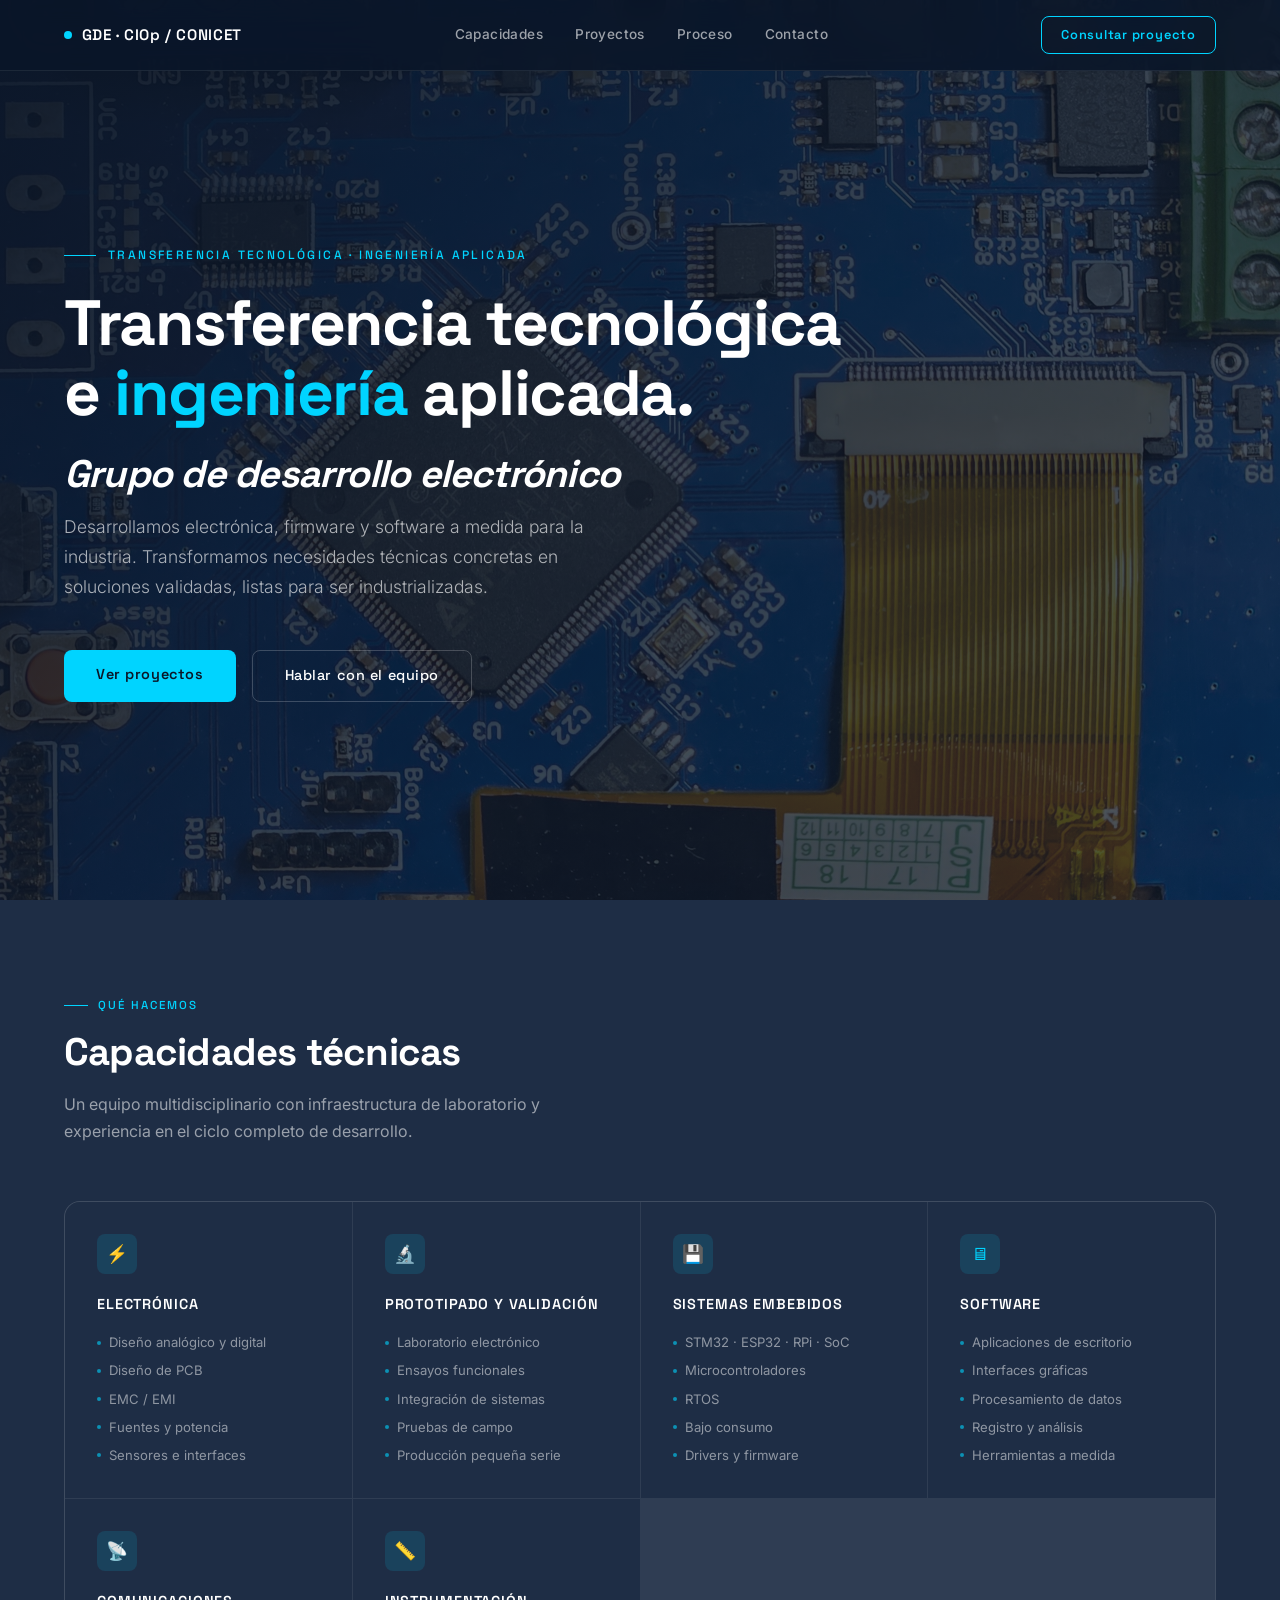
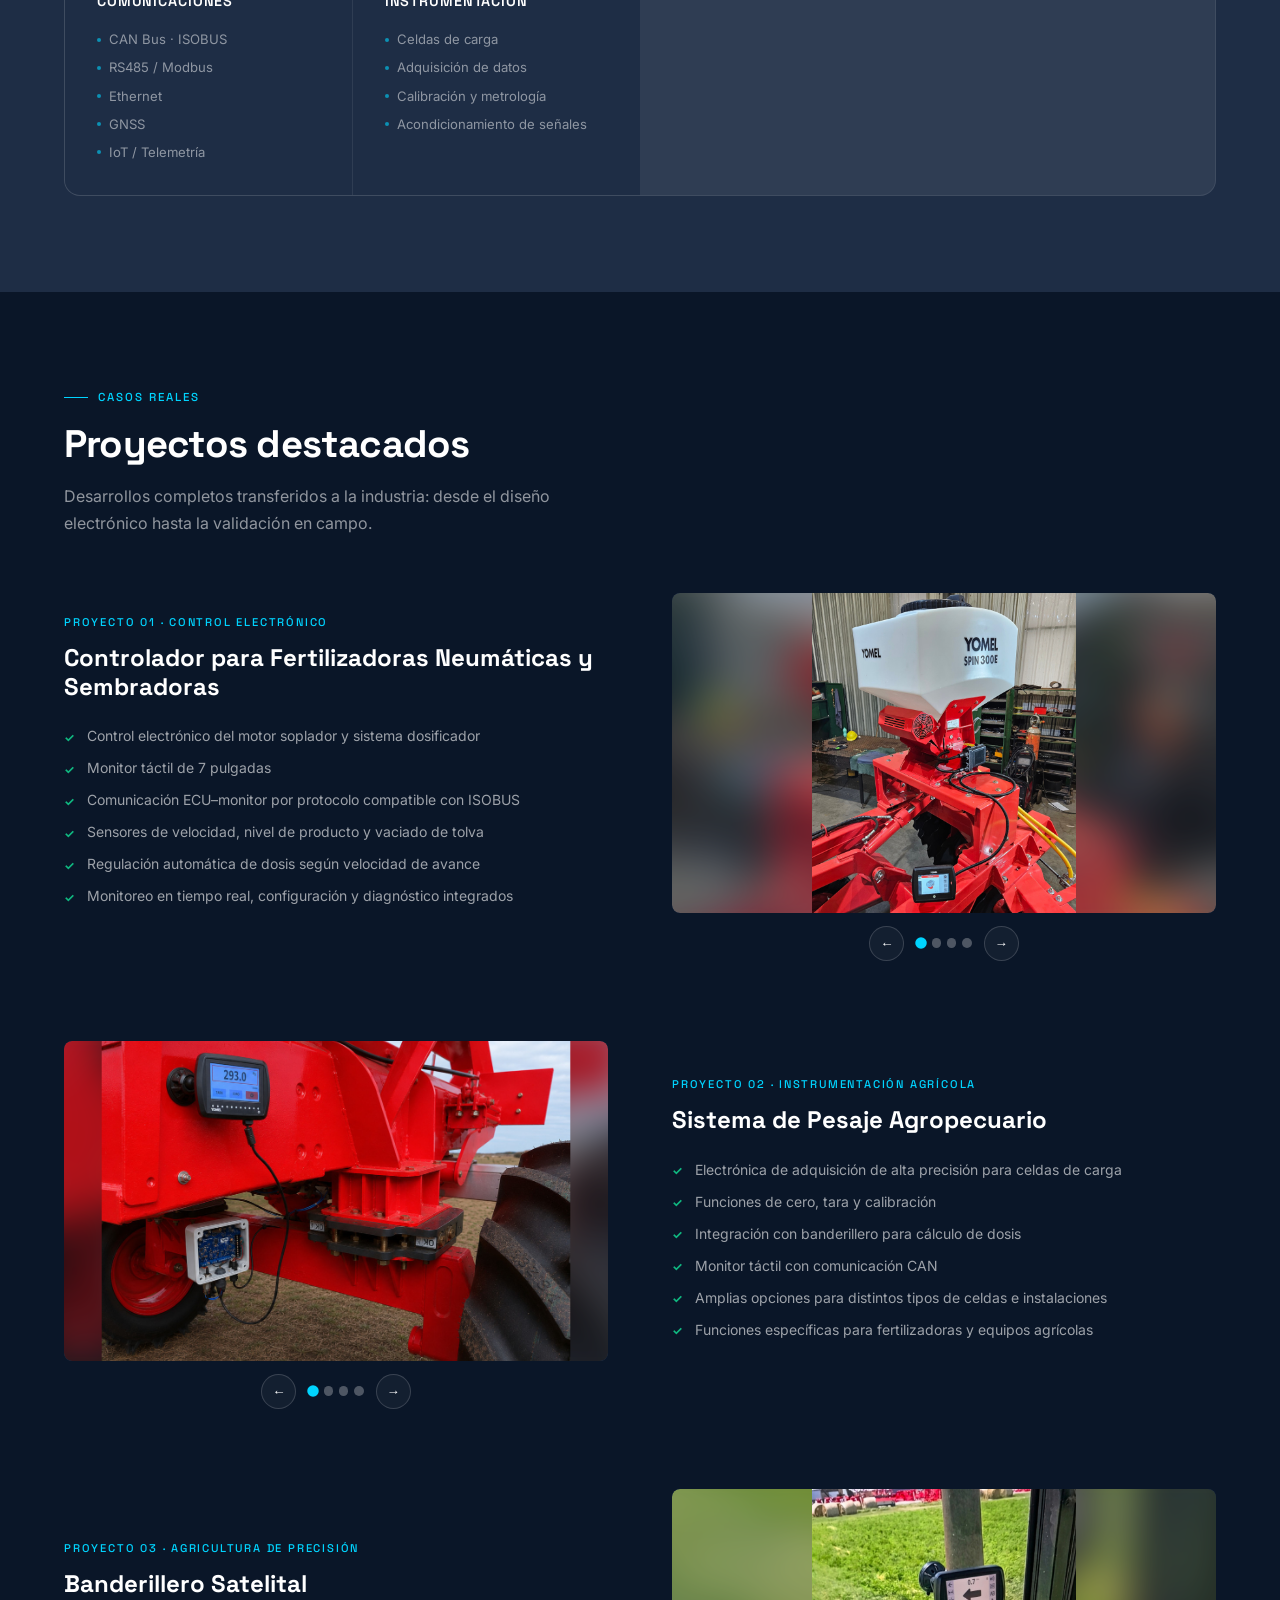
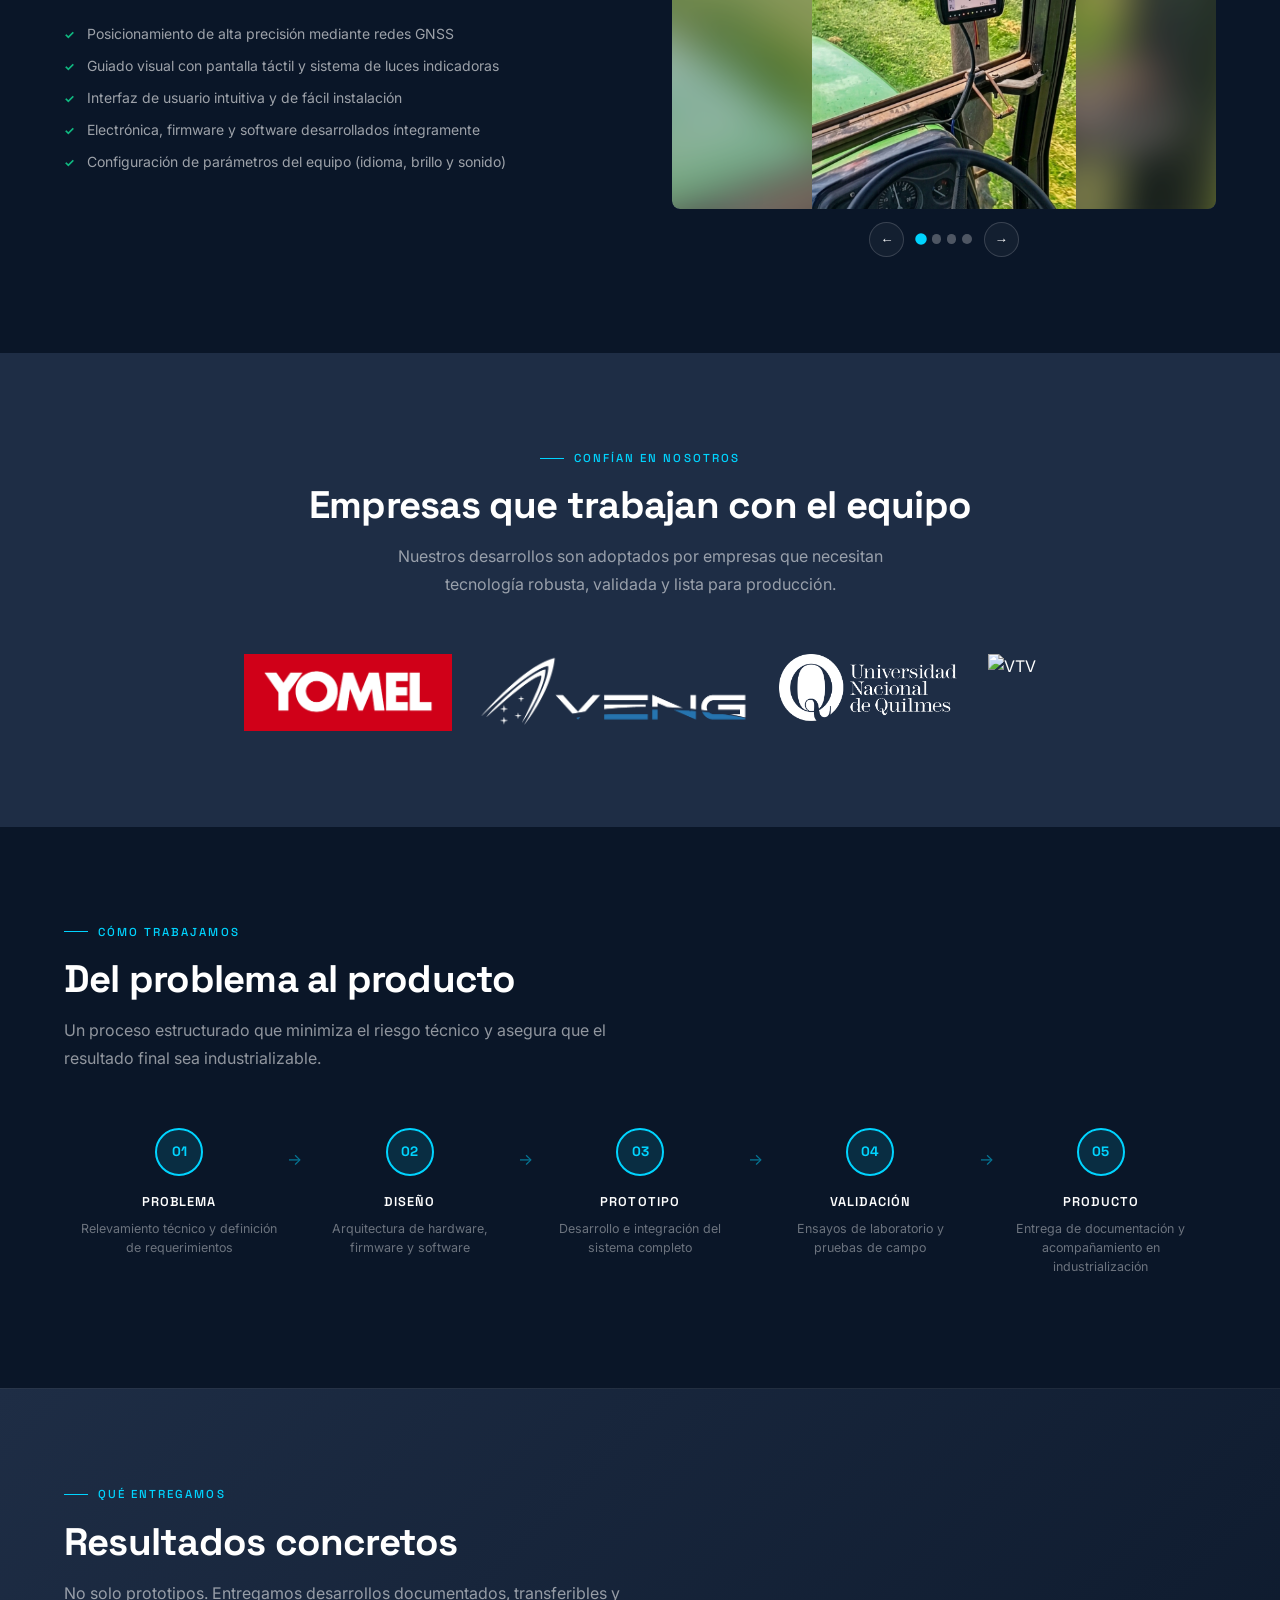
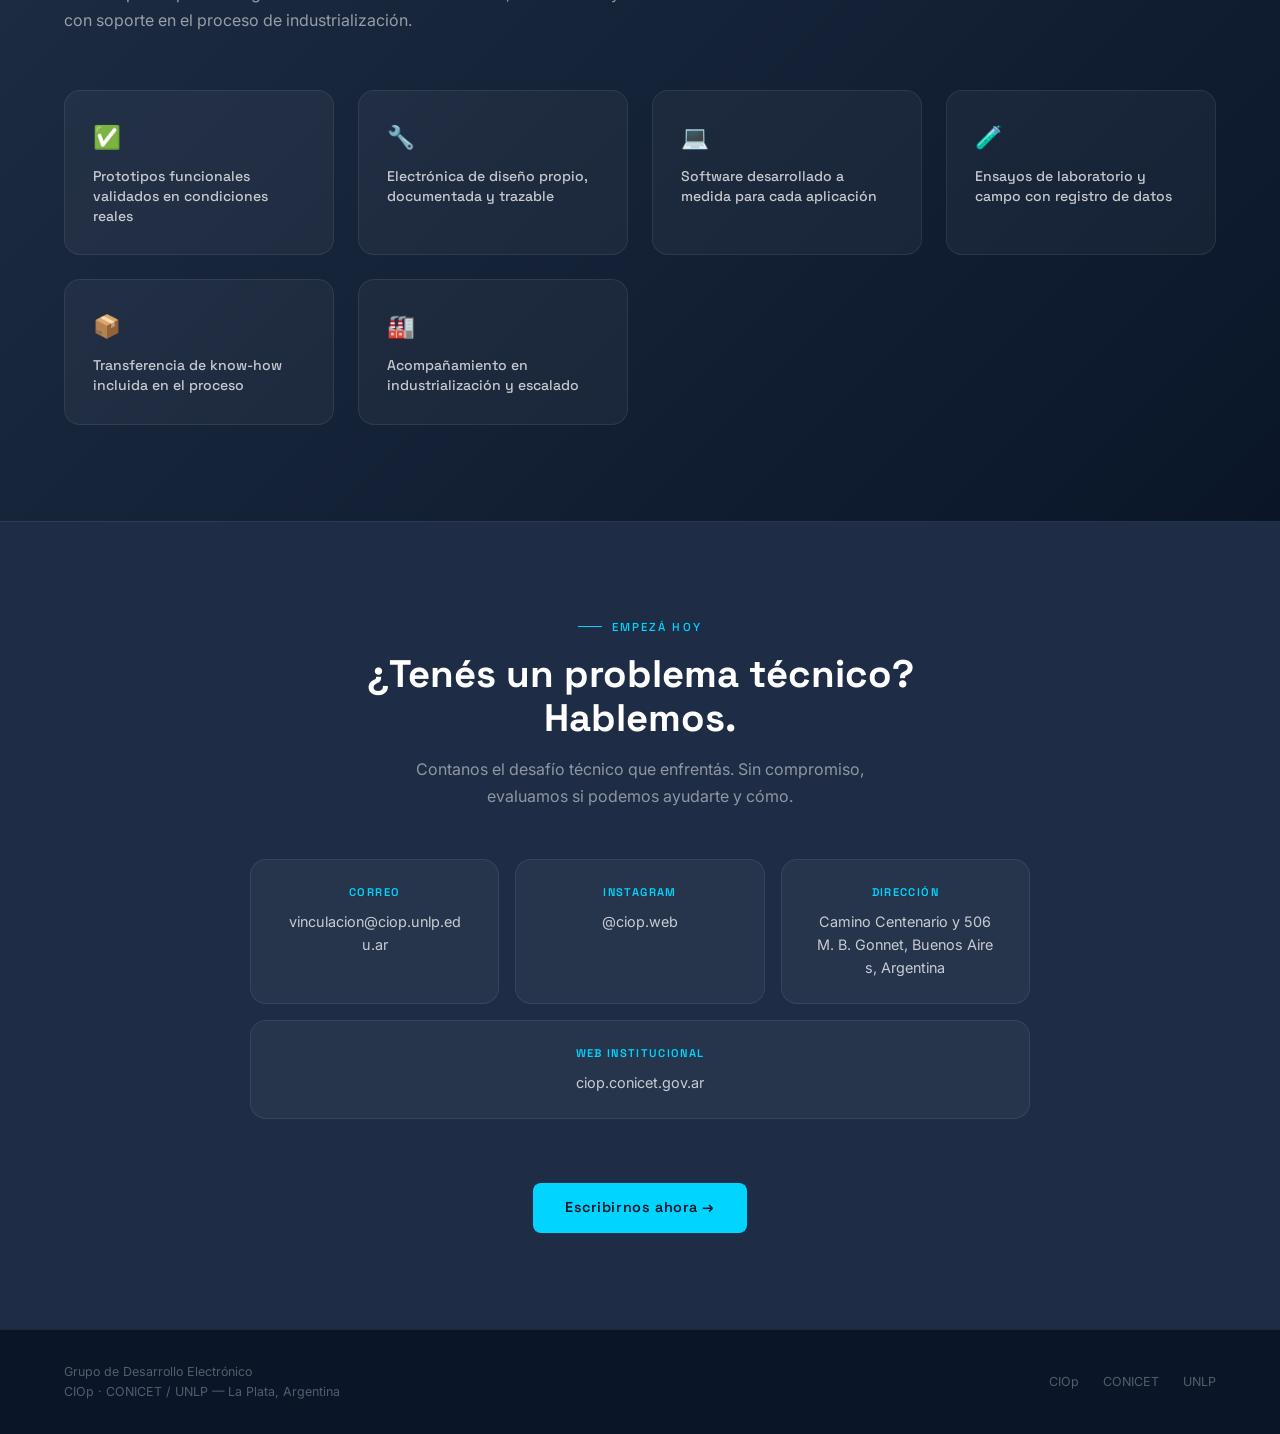
==== index.html @ 5fc0ae4f "Cambio en el orden de los proyectos" ====
<!DOCTYPE html>
<html lang="es">
<head>
  <meta charset="UTF-8" />
  <meta name="viewport" content="width=device-width, initial-scale=1.0" />
  <title>Grupo de Desarrollo Electrónico — CIOp / CONICET</title>
  <link rel="preconnect" href="https://fonts.googleapis.com" />
  <link rel="preconnect" href="https://fonts.gstatic.com" crossorigin />
  <link href="https://fonts.googleapis.com/css2?family=Space+Grotesk:wght@300;400;500;600;700&family=Inter:wght@300;400;500&display=swap" rel="stylesheet" />
  <link rel="stylesheet" href="styles.css" />
</head>
<body>

  <!-- ── NAV ─────────────────────────────────────────────────── -->
  <nav>
    <div class="nav-logo">
      <span class="nav-logo-dot"></span>
      GDE · CIOp / CONICET
    </div>
    <ul class="nav-links">
      <li><a href="#capacidades">Capacidades</a></li>
      <li><a href="#proyectos">Proyectos</a></li>
      <li><a href="#proceso">Proceso</a></li>
      <li><a href="#contacto">Contacto</a></li>
    </ul>
    <a class="nav-cta" href="#contacto">Consultar proyecto</a>
  </nav>

  <!-- ── HERO ────────────────────────────────────────────────── -->
  <section class="hero">
    <div class="hero-bg"></div>

    <div class="hero-content">
      <p class="hero-eyebrow">Transferencia tecnológica · Ingeniería aplicada</p>
      <h1 class="hero-title">
        Transferencia tecnológica <br> e <em>ingeniería</em> aplicada.
      </h1>
      <h2 class="section-title reveal"><em>Grupo de desarrollo electrónico</em></h2>
      <p class="hero-subtitle">
        Desarrollamos electrónica, firmware y software a medida para la industria.
        Transformamos necesidades técnicas concretas en soluciones validadas, listas para ser industrializadas.
      </p>
      <div class="hero-actions">
        <a class="btn-primary" href="#proyectos">Ver proyectos</a>
        <a class="btn-ghost" href="#contacto">Hablar con el equipo</a>
      </div>
    </div>
  </section>

  <!-- ── CAPACIDADES ──────────────────────────────────────────── -->
  <section id="capacidades">
    <p class="section-eyebrow reveal">Qué hacemos</p>
    <h2 class="section-title reveal">Capacidades técnicas</h2>
    <p class="section-lead reveal">
      Un equipo multidisciplinario con infraestructura de laboratorio y experiencia en el ciclo completo de desarrollo.
    </p>

    <div class="caps-grid reveal">

      <div class="cap-card">
        <div class="cap-icon">⚡</div>
        <div class="cap-title">Electrónica</div>
        <ul class="cap-list">
          <li>Diseño analógico y digital</li>
          <li>Diseño de PCB</li>
          <li>EMC / EMI</li>
          <li>Fuentes y potencia</li>
          <li>Sensores e interfaces</li>
        </ul>
      </div>

      <div class="cap-card">
        <div class="cap-icon">🔬</div>
        <div class="cap-title">Prototipado y validación</div>
        <ul class="cap-list">
          <li>Laboratorio electrónico</li>
          <li>Ensayos funcionales</li>
          <li>Integración de sistemas</li>
          <li>Pruebas de campo</li>
          <li>Producción pequeña serie</li>
        </ul>
      </div>

      <div class="cap-card">
        <div class="cap-icon">💾</div>
        <div class="cap-title">Sistemas embebidos</div>
        <ul class="cap-list">
          <li>STM32 · ESP32 · RPi · SoC</li>
          <li>Microcontroladores</li>
          <li>RTOS</li>
          <li>Bajo consumo</li>
          <li>Drivers y firmware</li>
        </ul>
      </div>

      <div class="cap-card">
        <div class="cap-icon">🖥</div>
        <div class="cap-title">Software</div>
        <ul class="cap-list">
          <li>Aplicaciones de escritorio</li>
          <li>Interfaces gráficas</li>
          <li>Procesamiento de datos</li>
          <li>Registro y análisis</li>
          <li>Herramientas a medida</li>
        </ul>
      </div>

      <div class="cap-card">
        <div class="cap-icon">📡</div>
        <div class="cap-title">Comunicaciones</div>
        <ul class="cap-list">
          <li>CAN Bus · ISOBUS</li>
          <li>RS485 / Modbus</li>
          <li>Ethernet</li>
          <li>GNSS</li>
          <li>IoT / Telemetría</li>
        </ul>
      </div>

      <div class="cap-card">
        <div class="cap-icon">📏</div>
        <div class="cap-title">Instrumentación</div>
        <ul class="cap-list">
          <li>Celdas de carga</li>
          <li>Adquisición de datos</li>
          <li>Calibración y metrología</li>
          <li>Acondicionamiento de señales</li>
        </ul>
      </div>

    </div>
  </section>

  <!-- ── PROYECTOS ────────────────────────────────────────────── -->
  <section id="proyectos">
    <p class="section-eyebrow reveal">Casos reales</p>
    <h2 class="section-title reveal">Proyectos destacados</h2>
    <p class="section-lead reveal">
      Desarrollos completos transferidos a la industria: desde el diseño electrónico hasta la validación en campo.
    </p>

    <div class="projects-stack">
      <!-- Proyecto 1: Fertilizadora -->
      <div class="project-item reveal">
        <div class="project-text">
          <p class="project-label">Proyecto 01 · Control electrónico</p>
          <h3 class="project-title">Controlador para Fertilizadoras Neumáticas y Sembradoras</h3>
          <ul class="project-features">
            <li>Control electrónico del motor soplador y sistema dosificador</li>
            <li>Monitor táctil de 7 pulgadas</li>
            <li>Comunicación ECU–monitor por protocolo compatible con ISOBUS</li>
            <li>Sensores de velocidad, nivel de producto y vaciado de tolva</li>
            <li>Regulación automática de dosis según velocidad de avance</li>
            <li>Monitoreo en tiempo real, configuración y diagnóstico integrados</li>
          </ul>
        </div>
        <div class="project-gallery" data-carousel>
          <div class="project-gallery-track">
            <div class="project-gallery-slide is-active">
              <img src="images/fertilizadora/f1.jpg" alt="Controlador fertilizadora — vista principal" loading="lazy" />
            </div>
            <div class="project-gallery-slide">
              <img src="images/fertilizadora/f2.jpg" alt="Controlador fertilizadora — ECU" loading="lazy" />
            </div>
            <div class="project-gallery-slide">
              <img src="images/fertilizadora/f3.jpg" alt="Controlador fertilizadora — monitor" loading="lazy" />
            </div>
            <div class="project-gallery-slide">
              <img src="images/fertilizadora/f4.jpg" alt="Controlador fertilizadora — campo" loading="lazy" />
            </div>
          </div>
          <div class="project-gallery-controls">
            <button class="project-gallery-btn project-gallery-btn--prev" type="button" aria-label="Foto anterior">←</button>
            <div class="project-gallery-dots">
              <button class="project-gallery-dot is-active" type="button" aria-label="Ver foto 1"></button>
              <button class="project-gallery-dot" type="button" aria-label="Ver foto 2"></button>
              <button class="project-gallery-dot" type="button" aria-label="Ver foto 3"></button>
              <button class="project-gallery-dot" type="button" aria-label="Ver foto 4"></button>
            </div>
            <button class="project-gallery-btn project-gallery-btn--next" type="button" aria-label="Foto siguiente">→</button>
          </div>
        </div>
      </div>

      <!-- Proyecto 2: Pesaje -->
      <div class="project-item reveal">
        <div class="project-text">
          <p class="project-label">Proyecto 02 · Instrumentación agrícola</p>
          <h3 class="project-title">Sistema de Pesaje Agropecuario</h3>
          <ul class="project-features">
            <li>Electrónica de adquisición de alta precisión para celdas de carga</li>
            <li>Funciones de cero, tara y calibración</li>
            <li>Integración con banderillero para cálculo de dosis</li>
            <li>Monitor táctil con comunicación CAN</li>
            <li>Amplias opciones para distintos tipos de celdas e instalaciones</li>
            <li>Funciones específicas para fertilizadoras y equipos agrícolas</li>
          </ul>
        </div>
        <div class="project-gallery" data-carousel>
          <div class="project-gallery-track">
            <div class="project-gallery-slide is-active">
              <img src="images/pesaje/p4.jpg" alt="Sistema de pesaje — electrónica" loading="lazy" />
            </div>
            <div class="project-gallery-slide">
              <img src="images/pesaje/p2.jpg" alt="Sistema de pesaje — electrónica" loading="lazy" />
            </div>
            <div class="project-gallery-slide">
              <img src="images/pesaje/p3.jpg" alt="Sistema de pesaje — montaje" loading="lazy" />
            </div>
            <div class="project-gallery-slide">
              <img src="images/pesaje/p1.jpg" alt="Sistema de pesaje — campo" loading="lazy" />
            </div>
          </div>
          <div class="project-gallery-controls">
            <button class="project-gallery-btn project-gallery-btn--prev" type="button" aria-label="Foto anterior">←</button>
            <div class="project-gallery-dots">
              <button class="project-gallery-dot is-active" type="button" aria-label="Ver foto 1"></button>
              <button class="project-gallery-dot" type="button" aria-label="Ver foto 2"></button>
              <button class="project-gallery-dot" type="button" aria-label="Ver foto 3"></button>
              <button class="project-gallery-dot" type="button" aria-label="Ver foto 4"></button>
            </div>
            <button class="project-gallery-btn project-gallery-btn--next" type="button" aria-label="Foto siguiente">→</button>
          </div>
        </div>
      </div>

      <!-- Proyecto 3: Banderillero -->
      <div class="project-item reveal">
        <div class="project-text">
          <p class="project-label">Proyecto 03 · Agricultura de precisión</p>
          <h3 class="project-title">Banderillero Satelital</h3>
          <ul class="project-features">
            <li>Posicionamiento de alta precisión mediante redes GNSS</li>
            <li>Guiado visual con pantalla táctil y sistema de luces indicadoras</li>
            <li>Interfaz de usuario intuitiva y de fácil instalación</li>
            <li>Electrónica, firmware y software desarrollados íntegramente</li>
            <li>Configuración de parámetros del equipo (idioma, brillo y sonido)</li>
          </ul>
        </div>
        <div class="project-gallery" data-carousel>
          <div class="project-gallery-track">
            <div class="project-gallery-slide is-active">
              <img src="images/banderillero/b4.jpg" alt="Banderillero satelital — vista principal" loading="lazy" />
            </div>
            <div class="project-gallery-slide">
              <img src="images/banderillero/b2.jpg" alt="Banderillero satelital — detalle" loading="lazy" />
            </div>
            <div class="project-gallery-slide">
              <img src="images/banderillero/b3.jpg" alt="Banderillero satelital — instalación" loading="lazy" />
            </div>
            <div class="project-gallery-slide">
              <img src="images/banderillero/b1.jpg" alt="Banderillero satelital — campo" loading="lazy" />
            </div>
          </div>
          <div class="project-gallery-controls">
            <button class="project-gallery-btn project-gallery-btn--prev" type="button" aria-label="Foto anterior">←</button>
            <div class="project-gallery-dots">
              <button class="project-gallery-dot is-active" type="button" aria-label="Ver foto 1"></button>
              <button class="project-gallery-dot" type="button" aria-label="Ver foto 2"></button>
              <button class="project-gallery-dot" type="button" aria-label="Ver foto 3"></button>
              <button class="project-gallery-dot" type="button" aria-label="Ver foto 4"></button>
            </div>
            <button class="project-gallery-btn project-gallery-btn--next" type="button" aria-label="Foto siguiente">→</button>
          </div>
        </div>
      </div>

    </div>
  </section>

  <!-- ── CLIENTES ─────────────────────────────────────────────── -->
  <section id="clientes">
    <p class="section-eyebrow reveal" style="justify-content: center;">Confían en nosotros</p>
    <h2 class="section-title reveal" style="text-align:center;">Empresas que trabajan con el equipo</h2>
    <p class="section-lead reveal" style="text-align:center; margin-left:auto; margin-right:auto;">
      Nuestros desarrollos son adoptados por empresas que necesitan tecnología robusta, validada y lista para producción.
    </p>

    <div class="clients-grid reveal">
      <!--
        PARA AGREGAR CLIENTES:
        Opción A — Solo nombre:
          <span class="client-chip">Nombre Empresa</span>

        Opción B — Con logo:
          <img src="images/clientes/logo-empresa.svg" alt="Nombre Empresa" style="height:40px; filter: brightness(0) invert(1); opacity:0.6;" />

        Opción C — Placeholder hasta tener el logo:
      -->
      <!-- <div class="client-logo-slot">LOGO EMPRESA</div> -->
      <img src="images/logos/yomel.png" alt="YOMEL S.A." style="height:77px;" />
      <img src="images/logos/VENG.png" alt="Veng" style="height:77px;" />
      <img src="images/logos/UNQ.png" alt="UNQ" style="height:77px;" />
      <img src="images/logos/VTV.png" alt="VTV" style="height:77px;" />
      <!-- Duplicá este bloque para cada empresa adicional -->
    </div>
  </section>

  <!-- ── PROCESO ──────────────────────────────────────────────── -->
  <section id="proceso">
    <p class="section-eyebrow reveal">Cómo trabajamos</p>
    <h2 class="section-title reveal">Del problema al producto</h2>
    <p class="section-lead reveal">
      Un proceso estructurado que minimiza el riesgo técnico y asegura que el resultado final sea industrializable.
    </p>

    <div class="process-flow reveal">
      <div class="process-step">
        <div class="step-num">01</div>
        <div class="step-name">Problema</div>
        <div class="step-desc">Relevamiento técnico y definición de requerimientos</div>
      </div>
      <div class="process-step">
        <div class="step-num">02</div>
        <div class="step-name">Diseño</div>
        <div class="step-desc">Arquitectura de hardware, firmware y software</div>
      </div>
      <div class="process-step">
        <div class="step-num">03</div>
        <div class="step-name">Prototipo</div>
        <div class="step-desc">Desarrollo e integración del sistema completo</div>
      </div>
      <div class="process-step">
        <div class="step-num">04</div>
        <div class="step-name">Validación</div>
        <div class="step-desc">Ensayos de laboratorio y pruebas de campo</div>
      </div>
      <div class="process-step">
        <div class="step-num">05</div>
        <div class="step-name">Producto</div>
        <div class="step-desc">Entrega de documentación y acompañamiento en industrialización</div>
      </div>
    </div>
  </section>

  <!-- ── RESULTADOS ───────────────────────────────────────────── -->
  <section id="resultados">
    <p class="section-eyebrow reveal">Qué entregamos</p>
    <h2 class="section-title reveal">Resultados concretos</h2>
    <p class="section-lead reveal">
      No solo prototipos. Entregamos desarrollos documentados, transferibles y con soporte en el proceso de industrialización.
    </p>
    <div class="results-grid reveal">
      <div class="result-card">
        <div class="result-icon">✅</div>
        <div class="result-text">Prototipos funcionales validados en condiciones reales</div>
      </div>
      <div class="result-card">
        <div class="result-icon">🔧</div>
        <div class="result-text">Electrónica de diseño propio, documentada y trazable</div>
      </div>
      <div class="result-card">
        <div class="result-icon">💻</div>
        <div class="result-text">Software desarrollado a medida para cada aplicación</div>
      </div>
      <div class="result-card">
        <div class="result-icon">🧪</div>
        <div class="result-text">Ensayos de laboratorio y campo con registro de datos</div>
      </div>
      <div class="result-card">
        <div class="result-icon">📦</div>
        <div class="result-text">Transferencia de know-how incluida en el proceso</div>
      </div>
      <div class="result-card">
        <div class="result-icon">🏭</div>
        <div class="result-text">Acompañamiento en industrialización y escalado</div>
      </div>
    </div>
  </section>

  <!-- ── CONTACTO ─────────────────────────────────────────────── -->
  <section id="contacto">
    <p class="section-eyebrow reveal" style="justify-content: center;">Empezá hoy</p>
    <h2 class="contact-cta-title reveal">¿Tenés un problema técnico?<br>Hablemos.</h2>
    <p class="contact-cta-sub reveal">
      Contanos el desafío técnico que enfrentás. Sin compromiso, evaluamos si podemos ayudarte y cómo.
    </p>

    <div class="contact-cards reveal">
      <div class="contact-card">
        <div class="contact-card-label">Correo</div>
        <div class="contact-card-value">
          <a href="mailto:vinculacion@ciop.unlp.edu.ar">vinculacion@ciop.unlp.edu.ar</a>
        </div>
      </div>
      <div class="contact-card">
        <div class="contact-card-label">Instagram</div>
        <div class="contact-card-value">
          <a href="https://instagram.com/ciop.web" target="_blank" rel="noopener">@ciop.web</a>
        </div>
      </div>
      <div class="contact-card">
        <div class="contact-card-label">Dirección</div>
        <div class="contact-card-value">Camino Centenario y 506<br>M. B. Gonnet, Buenos Aires, Argentina</div>
      </div>
      <div class="contact-card">
        <div class="contact-card-label">Web institucional</div>
        <div class="contact-card-value">
          <a href="https://ciop.conicet.gov.ar/" target="_blank" rel="noopener">ciop.conicet.gov.ar</a>
        </div>
      </div>
    </div>

    <a class="btn-primary" href="mailto:vinculacion@ciop.unlp.edu.ar">Escribirnos ahora →</a>
  </section>

  <div class="project-gallery-modal" aria-hidden="true">
    <div class="project-gallery-modal__content">
      <button class="project-gallery-modal__close" type="button" aria-label="Cerrar imagen">×</button>
      <img class="project-gallery-modal__image" src="" alt="" />
      <div class="project-gallery-modal__nav">
        <button class="project-gallery-modal__prev" type="button" aria-label="Imagen anterior">←</button>
        <button class="project-gallery-modal__next" type="button" aria-label="Imagen siguiente">→</button>
      </div>
    </div>
  </div>

  <!-- ── FOOTER ───────────────────────────────────────────────── -->
  <footer>
    <div class="footer-left">
      Grupo de Desarrollo Electrónico<br>
      CIOp · CONICET / UNLP — La Plata, Argentina
    </div>
    <div class="footer-right">
      <a href="https://ciop.conicet.gov.ar/" target="_blank" rel="noopener">CIOp</a>
      <a href="https://conicet.gov.ar/" target="_blank" rel="noopener">CONICET</a>
      <a href="https://unlp.edu.ar/" target="_blank" rel="noopener">UNLP</a>
    </div>
  </footer>

  <!-- ── SCROLL REVEAL ────────────────────────────────────────── -->
  <script>
    const observer = new IntersectionObserver(
      entries => entries.forEach(e => { if (e.isIntersecting) e.target.classList.add('visible'); }),
      { threshold: 0.1, rootMargin: '0px 0px -40px 0px' }
    );
    document.querySelectorAll('.reveal').forEach(el => observer.observe(el));

    const modal = document.querySelector('.project-gallery-modal');
    const modalImage = modal?.querySelector('.project-gallery-modal__image');
    const modalClose = modal?.querySelector('.project-gallery-modal__close');
    const modalPrev = modal?.querySelector('.project-gallery-modal__prev');
    const modalNext = modal?.querySelector('.project-gallery-modal__next');
    let modalGallery = null;
    let modalIndex = 0;

    const openModal = (gallery, index) => {
      const slides = Array.from(gallery.querySelectorAll('.project-gallery-slide'));
      if (!slides.length) return;
      modalGallery = gallery;
      modalIndex = index;
      const activeSlide = slides[modalIndex];
      const img = activeSlide?.querySelector('img');
      if (!img) return;
      modalImage.src = img.getAttribute('src');
      modalImage.alt = img.getAttribute('alt') || '';
      modal?.classList.add('is-open');
      modal?.setAttribute('aria-hidden', 'false');
      document.body.style.overflow = 'hidden';
    };

    const closeModal = () => {
      modal?.classList.remove('is-open');
      modal?.setAttribute('aria-hidden', 'true');
      document.body.style.overflow = '';
    };

    const showModalImage = (direction) => {
      if (!modalGallery) return;
      const slides = Array.from(modalGallery.querySelectorAll('.project-gallery-slide'));
      if (!slides.length) return;
      modalIndex = (modalIndex + direction + slides.length) % slides.length;
      const img = slides[modalIndex]?.querySelector('img');
      if (!img) return;
      modalImage.src = img.getAttribute('src');
      modalImage.alt = img.getAttribute('alt') || '';
    };

    modalClose?.addEventListener('click', closeModal);
    modal?.addEventListener('click', (event) => {
      if (event.target === modal) closeModal();
    });
    modalPrev?.addEventListener('click', () => showModalImage(-1));
    modalNext?.addEventListener('click', () => showModalImage(1));
    document.addEventListener('keydown', (event) => {
      if (!modal?.classList.contains('is-open')) return;
      if (event.key === 'Escape') closeModal();
      if (event.key === 'ArrowLeft') showModalImage(-1);
      if (event.key === 'ArrowRight') showModalImage(1);
    });

    document.querySelectorAll('[data-carousel]').forEach((gallery) => {
      const slides = Array.from(gallery.querySelectorAll('.project-gallery-slide'));
      const prevBtn = gallery.querySelector('.project-gallery-btn--prev');
      const nextBtn = gallery.querySelector('.project-gallery-btn--next');
      const dots = Array.from(gallery.querySelectorAll('.project-gallery-dot'));

      if (slides.length <= 1) {
        gallery.querySelector('.project-gallery-controls')?.remove();
        return;
      }

      let activeIndex = 0;

      slides.forEach((slide) => {
        const img = slide.querySelector('img');
        if (img?.getAttribute('src')) {
          slide.style.setProperty('--slide-bg', `url('${img.getAttribute('src')}')`);
        }
      });

      const render = () => {
        slides.forEach((slide, index) => {
          slide.classList.toggle('is-active', index === activeIndex);
        });
        dots.forEach((dot, index) => {
          dot.classList.toggle('is-active', index === activeIndex);
        });
      };

      slides.forEach((slide, index) => {
        slide.addEventListener('click', () => openModal(gallery, index));
      });

      prevBtn?.addEventListener('click', () => {
        activeIndex = (activeIndex - 1 + slides.length) % slides.length;
        render();
      });

      nextBtn?.addEventListener('click', () => {
        activeIndex = (activeIndex + 1) % slides.length;
        render();
      });

      dots.forEach((dot, index) => {
        dot.addEventListener('click', () => {
          activeIndex = index;
          render();
        });
      });

      render();
    });
  </script>

</body>
</html>
---- styles.css ----
/* ── TOKENS ──────────────────────────────────────────────── */
:root {
  --ink:        #0A1628;
  --ink-light:  #1E2D45;
  --paper:      #F0F4F8;
  --paper-dark: #E2E8F0;
  --accent:     #00D4FF;
  --accent-dim: rgba(0, 212, 255, 0.12);
  --green:      #10B981;
  --muted:      #64748B;
  --white:      #FFFFFF;
  --card-bg:    rgba(255,255,255,0.04);
  --border:     rgba(255,255,255,0.08);
  --r:          8px;
  --r-lg:       16px;
  --font-display: 'Space Grotesk', sans-serif;
  --font-body:    'Inter', sans-serif;
}

/* ── RESET ───────────────────────────────────────────────── */
*, *::before, *::after { box-sizing: border-box; margin: 0; padding: 0; }
html { scroll-behavior: smooth; }
body {
  font-family: var(--font-body);
  background: var(--ink);
  color: var(--white);
  overflow-x: hidden;
  line-height: 1.6;
}
img { display: block; max-width: 100%; }
a { color: inherit; text-decoration: none; }

/* ── NAV ─────────────────────────────────────────────────── */
nav {
  position: fixed; top: 0; left: 0; right: 0; z-index: 100;
  display: flex; align-items: center; justify-content: space-between;
  padding: 1rem 5vw;
  background: rgba(10, 22, 40, 0.85);
  backdrop-filter: blur(16px);
  border-bottom: 1px solid var(--border);
}
.nav-logo {
  font-family: var(--font-display);
  font-weight: 600;
  font-size: 0.95rem;
  letter-spacing: 0.04em;
  display: flex; align-items: center; gap: 0.6rem;
}
.nav-logo-dot {
  width: 8px; height: 8px; border-radius: 50%;
  background: var(--accent);
  animation: pulse 2s ease-in-out infinite;
}
@keyframes pulse {
  0%, 100% { opacity: 1; transform: scale(1); }
  50%       { opacity: 0.5; transform: scale(0.7); }
}
.nav-links {
  display: flex; gap: 2rem; list-style: none;
  font-size: 0.85rem; font-weight: 500; letter-spacing: 0.03em;
  color: rgba(255,255,255,0.6);
}
.nav-links a:hover { color: var(--accent); transition: color 0.2s; }
.nav-cta {
  font-family: var(--font-display);
  font-size: 0.8rem; font-weight: 600; letter-spacing: 0.06em;
  padding: 0.5rem 1.2rem;
  border: 1px solid var(--accent);
  color: var(--accent);
  border-radius: var(--r);
  transition: background 0.2s, color 0.2s;
}
.nav-cta:hover { background: var(--accent); color: var(--ink); }

/* ── HERO ────────────────────────────────────────────────── */
.hero {
  position: relative;
  min-height: 100vh;
  display: flex; flex-direction: column; justify-content: center;
  padding: 8rem 5vw 5rem;
  overflow: hidden;
}
.hero-bg {
  position: absolute; inset: 0; z-index: 0;
  background-image: url('images/fondo/f1.jpg');
  background-size: cover; background-position: center;
}
.hero-bg::after {
  content: '';
  position: absolute; inset: 0;
  background: linear-gradient(135deg,
    rgba(10,22,40,0.96) 0%,
    rgba(10,22,40,0.80) 50%,
    rgba(10,22,40,0.70) 100%);
}
/* Señal animada — la firma única del diseño */
.hero-signal {
  position: absolute; bottom: 0; left: 0; right: 0; z-index: 1;
  height: 180px; overflow: hidden; pointer-events: none;
}
.hero-signal svg { width: 100%; height: 100%; }
.signal-path {
  fill: none;
  stroke: var(--accent);
  stroke-width: 1.5;
  opacity: 0.35;
  stroke-dasharray: 2000;
  stroke-dashoffset: 2000;
  animation: draw-signal 3s ease forwards 0.5s;
}
@keyframes draw-signal {
  to { stroke-dashoffset: 0; }
}
.hero-content { position: relative; z-index: 2; max-width: 780px; }
.hero-eyebrow {
  font-family: var(--font-display);
  font-size: 0.75rem; font-weight: 500;
  letter-spacing: 0.2em; text-transform: uppercase;
  color: var(--accent); margin-bottom: 1.5rem;
  display: flex; align-items: center; gap: 0.75rem;
}
.hero-eyebrow::before {
  content: ''; display: block;
  width: 32px; height: 1px; background: var(--accent);
}
.hero-title {
  font-family: var(--font-display);
  font-size: clamp(2.4rem, 5vw, 4.2rem);
  font-weight: 700; line-height: 1.08;
  letter-spacing: -0.02em;
  margin-bottom: 1.5rem;
}
.hero-title em {
  font-style: normal;
  color: var(--accent);
}
.hero-subtitle {
  font-size: 1.1rem; font-weight: 300;
  color: rgba(255,255,255,0.65);
  max-width: 520px; margin-bottom: 3rem;
  line-height: 1.7;
}
.hero-actions { display: flex; gap: 1rem; flex-wrap: wrap; }
.hero-stats {
  position: relative; z-index: 2;
  display: flex; gap: 3rem; margin-top: 5rem;
  padding-top: 2.5rem;
  border-top: 1px solid var(--border);
}
.stat-value {
  font-family: var(--font-display);
  font-size: 2rem; font-weight: 700; color: var(--accent);
}
.stat-label {
  font-size: 0.78rem; color: rgba(255,255,255,0.45);
  letter-spacing: 0.05em; margin-top: 0.2rem;
}

/* ── BUTTONS ─────────────────────────────────────────────── */
.btn-primary {
  font-family: var(--font-display);
  font-size: 0.9rem; font-weight: 600; letter-spacing: 0.04em;
  padding: 0.85rem 2rem;
  background: var(--accent); color: var(--ink);
  border-radius: var(--r); border: none; cursor: pointer;
  transition: opacity 0.2s, transform 0.2s;
  display: inline-block;
}
.btn-primary:hover { opacity: 0.9; transform: translateY(-1px); }
.btn-ghost {
  font-family: var(--font-display);
  font-size: 0.9rem; font-weight: 500; letter-spacing: 0.04em;
  padding: 0.85rem 2rem;
  border: 1px solid rgba(255,255,255,0.2); color: var(--white);
  border-radius: var(--r); cursor: pointer;
  transition: border-color 0.2s, background 0.2s;
  display: inline-block;
}
.btn-ghost:hover { border-color: var(--accent); background: var(--accent-dim); }

/* ── SECTION SHELL ───────────────────────────────────────── */
section { padding: 6rem 5vw; }
.section-eyebrow {
  font-family: var(--font-display);
  font-size: 0.72rem; font-weight: 500;
  letter-spacing: 0.18em; text-transform: uppercase;
  color: var(--accent); margin-bottom: 1rem;
  display: flex; align-items: center; gap: 0.6rem;
}
.section-eyebrow::before {
  content: ''; display: block;
  width: 24px; height: 1px; background: var(--accent);
}
.section-title {
  font-family: var(--font-display);
  font-size: clamp(1.8rem, 3vw, 2.6rem);
  font-weight: 700; line-height: 1.15;
  letter-spacing: -0.02em; margin-bottom: 1rem;
}
.section-lead {
  font-size: 1rem; color: rgba(255,255,255,0.55);
  max-width: 560px; line-height: 1.7; margin-bottom: 3.5rem;
}

/* ── CAPABILITIES ────────────────────────────────────────── */
#capacidades { background: var(--ink-light); }
.caps-grid {
  display: grid;
  grid-template-columns: repeat(auto-fill, minmax(280px, 1fr));
  gap: 1px;
  background: var(--border);
  border: 1px solid var(--border);
  border-radius: var(--r-lg);
  overflow: hidden;
}
.cap-card {
  background: var(--ink-light);
  padding: 2rem;
  transition: background 0.25s;
}
.cap-card:hover { background: rgba(0, 212, 255, 0.06); }
.cap-icon {
  width: 40px; height: 40px;
  background: var(--accent-dim);
  border-radius: var(--r);
  display: flex; align-items: center; justify-content: center;
  margin-bottom: 1.2rem;
  color: var(--accent);
  font-size: 1.1rem;
}
.cap-title {
  font-family: var(--font-display);
  font-size: 0.9rem; font-weight: 600;
  letter-spacing: 0.06em; text-transform: uppercase;
  margin-bottom: 1rem; color: var(--white);
}
.cap-list {
  list-style: none;
  display: flex; flex-direction: column; gap: 0.45rem;
}
.cap-list li {
  font-size: 0.82rem; color: rgba(255,255,255,0.5);
  display: flex; align-items: center; gap: 0.5rem;
}
.cap-list li::before {
  content: ''; display: block;
  width: 4px; height: 4px; border-radius: 50%;
  background: var(--accent); flex-shrink: 0;
  opacity: 0.6;
}

/* ── PROJECTS ────────────────────────────────────────────── */
#proyectos { background: var(--ink); }
.projects-stack { display: flex; flex-direction: column; gap: 5rem; }
.project-item {
  display: grid;
  grid-template-columns: 1fr 1fr;
  gap: 4rem; align-items: center;
}
.project-item:nth-child(even) .project-text { order: 2; }
.project-item:nth-child(even) .project-gallery { order: 1; }
.project-label {
  font-family: var(--font-display);
  font-size: 0.7rem; font-weight: 500;
  letter-spacing: 0.16em; text-transform: uppercase;
  color: var(--accent); margin-bottom: 0.75rem;
}
.project-title {
  font-family: var(--font-display);
  font-size: 1.5rem; font-weight: 700;
  line-height: 1.2; margin-bottom: 1.5rem;
}
.project-features {
  list-style: none;
  display: flex; flex-direction: column; gap: 0.6rem;
  margin-bottom: 2rem;
}
.project-features li {
  font-size: 0.875rem; color: rgba(255,255,255,0.6);
  display: flex; gap: 0.75rem; align-items: flex-start;
}
.project-features li::before {
  content: '✓';
  color: var(--green); font-size: 0.75rem;
  flex-shrink: 0; margin-top: 0.15rem; font-weight: 700;
}
.project-gallery {
  display: flex;
  flex-direction: column;
  gap: 0.8rem;
}
.project-gallery-track {
  position: relative;
  overflow: hidden;
  border-radius: var(--r);
  background: var(--ink-light);
}
.project-gallery-slide {
  display: none;
  position: relative;
  width: 100%;
  height: 320px;
  border-radius: var(--r);
  overflow: hidden;
  background: var(--ink-light);
}
.project-gallery-slide::before {
  content: '';
  position: absolute;
  inset: -20px;
  background-image: var(--slide-bg);
  background-size: cover;
  background-position: center;
  filter: blur(20px);
  transform: scale(1.1);
  opacity: 0.75;
}
.project-gallery-slide img {
  position: relative;
  z-index: 1;
  width: 100%;
  height: 100%;
  object-fit: contain;
  transform: scale(1.1);
  /* padding: 0.75rem; */
}
.project-gallery-slide.is-active {
  display: block;
}
.project-gallery-controls {
  display: flex;
  justify-content: center;
  align-items: center;
  gap: 0.75rem;
}
.project-gallery-btn {
  width: 2.2rem;
  height: 2.2rem;
  border: 1px solid rgba(255,255,255,0.16);
  border-radius: 999px;
  background: rgba(255,255,255,0.04);
  color: var(--white);
  cursor: pointer;
  transition: border-color 0.2s, color 0.2s, background 0.2s;
}
.project-gallery-btn:hover {
  border-color: var(--accent);
  color: var(--accent);
  background: rgba(0, 212, 255, 0.1);
}
.project-gallery-dots {
  display: flex;
  gap: 0.35rem;
}
.project-gallery-dot {
  width: 0.6rem;
  height: 0.6rem;
  padding: 0;
  border: 0;
  border-radius: 999px;
  background: rgba(255,255,255,0.28);
  cursor: pointer;
  transition: background 0.2s, transform 0.2s;
}
.project-gallery-dot.is-active {
  background: var(--accent);
  transform: scale(1.15);
}

.project-gallery-modal {
  position: fixed;
  inset: 0;
  z-index: 200;
  display: none;
  align-items: center;
  justify-content: center;
  padding: 1.5rem;
  background: rgba(2, 8, 23, 0.9);
  backdrop-filter: blur(10px);
}
.project-gallery-modal.is-open {
  display: flex;
}
.project-gallery-modal__content {
  position: relative;
  width: min(1100px, 100%);
  max-height: 90vh;
  display: flex;
  align-items: center;
  justify-content: center;
}
.project-gallery-modal__image {
  max-width: 100%;
  max-height: 90vh;
  object-fit: contain;
  border-radius: 16px;
  box-shadow: 0 24px 80px rgba(0, 0, 0, 0.45);
}
.project-gallery-modal__close {
  position: fixed;
  top: 1.25rem;
  right: 1.25rem;
  width: 2.8rem;
  height: 2.8rem;
  border: 0;
  border-radius: 999px;
  background: rgba(255,255,255,0.92);
  color: var(--ink);
  font-size: 1.2rem;
  cursor: pointer;
  z-index: 210;
  box-shadow: 0 8px 24px rgba(0, 0, 0, 0.25);
}
.project-gallery-modal__nav {
  position: fixed;
  inset: 50% 1.25rem auto 1.25rem;
  display: flex;
  justify-content: space-between;
  transform: translateY(-50%);
  pointer-events: none;
  z-index: 210;
}
.project-gallery-modal__nav button {
  pointer-events: auto;
  width: 2.8rem;
  height: 2.8rem;
  border: 0;
  border-radius: 999px;
  background: rgba(255,255,255,0.9);
  color: var(--ink);
  font-size: 1.1rem;
  cursor: pointer;
  box-shadow: 0 8px 24px rgba(0, 0, 0, 0.25);
}

/* ── CLIENTS ─────────────────────────────────────────────── */
#clientes {
  background: var(--ink-light);
  text-align: center;
}
.clients-intro {
  font-size: 0.9rem; color: rgba(255,255,255,0.4);
  letter-spacing: 0.06em; text-transform: uppercase;
  font-family: var(--font-display); font-weight: 500;
  margin-bottom: 3rem;
}
.clients-grid {
  display: flex; flex-wrap: wrap;
  justify-content: center; align-items: center;
  gap: 1.5rem; max-width: 900px; margin: 0 auto;
}
.client-chip {
  font-family: var(--font-display);
  font-size: 0.95rem; font-weight: 600;
  letter-spacing: 0.05em;
  padding: 0.8rem 2rem;
  border: 1px solid var(--border);
  border-radius: 100px;
  color: rgba(255,255,255,0.7);
  background: var(--card-bg);
  transition: border-color 0.2s, color 0.2s;
}
.client-chip:hover { border-color: var(--accent); color: var(--white); }
/* Placeholder para logo de empresa */
.client-logo-slot {
  width: 140px; height: 48px;
  border: 1px dashed rgba(255,255,255,0.15);
  border-radius: var(--r);
  display: flex; align-items: center; justify-content: center;
  font-size: 0.7rem; color: rgba(255,255,255,0.25);
  letter-spacing: 0.08em;
  /* Reemplazá este bloque con <img src="images/clientes/logo-empresa.png"> */
}

/* ── PROCESS ─────────────────────────────────────────────── */
#proceso { background: var(--ink); }
.process-flow {
  display: flex; align-items: flex-start;
  gap: 0; position: relative;
  overflow-x: auto; padding-bottom: 1rem;
}
.process-step {
  flex: 1; min-width: 160px;
  display: flex; flex-direction: column; align-items: center;
  text-align: center; position: relative;
  padding: 0 1rem;
}
.process-step::after {
  content: '→';
  position: absolute; right: -0.5rem; top: 1.2rem;
  color: var(--accent); font-size: 1rem; opacity: 0.5;
}
.process-step:last-child::after { display: none; }
.step-num {
  width: 48px; height: 48px; border-radius: 50%;
  border: 2px solid var(--accent);
  display: flex; align-items: center; justify-content: center;
  font-family: var(--font-display); font-size: 0.85rem; font-weight: 700;
  color: var(--accent); margin-bottom: 1rem;
  background: var(--accent-dim);
}
.step-name {
  font-family: var(--font-display);
  font-size: 0.8rem; font-weight: 600;
  letter-spacing: 0.08em; text-transform: uppercase;
  margin-bottom: 0.5rem;
}
.step-desc {
  font-size: 0.78rem; color: rgba(255,255,255,0.4);
  line-height: 1.5;
}

/* ── RESULTADOS ──────────────────────────────────────────── */
#resultados {
  background: linear-gradient(135deg, var(--ink-light), var(--ink));
  border-top: 1px solid var(--border);
  border-bottom: 1px solid var(--border);
}
.results-grid {
  display: grid;
  grid-template-columns: repeat(auto-fill, minmax(220px, 1fr));
  gap: 1.5rem;
}
.result-card {
  background: var(--card-bg);
  border: 1px solid var(--border);
  border-radius: var(--r-lg);
  padding: 1.75rem;
  transition: border-color 0.2s, background 0.2s;
}
.result-card:hover {
  border-color: rgba(0,212,255,0.3);
  background: var(--accent-dim);
}
.result-icon { font-size: 1.4rem; margin-bottom: 0.75rem; }
.result-text {
  font-family: var(--font-display);
  font-size: 0.88rem; font-weight: 500;
  color: rgba(255,255,255,0.75);
  line-height: 1.4;
}

/* ── CONTACT ─────────────────────────────────────────────── */
#contacto {
  background: var(--ink-light);
  text-align: center;
}
.contact-cta-title {
  font-family: var(--font-display);
  font-size: clamp(1.6rem, 3vw, 2.6rem);
  font-weight: 700; line-height: 1.15;
  margin-bottom: 1rem;
}
.contact-cta-sub {
  font-size: 1rem; color: rgba(255,255,255,0.5);
  max-width: 480px; margin: 0 auto 3rem;
  line-height: 1.7;
}
.contact-cards {
  display: flex; flex-wrap: wrap;
  justify-content: center; gap: 1rem;
  max-width: 780px; margin: 0 auto 4rem;
}
.contact-card {
  background: var(--card-bg);
  border: 1px solid var(--border);
  border-radius: var(--r-lg);
  padding: 1.5rem 2rem;
  min-width: 200px; flex: 1;
  transition: border-color 0.2s;
}
.contact-card:hover { border-color: var(--accent); }
.contact-card-label {
  font-size: 0.7rem; letter-spacing: 0.12em;
  text-transform: uppercase; color: var(--accent);
  font-weight: 600; font-family: var(--font-display);
  margin-bottom: 0.5rem;
}
.contact-card-value {
  font-size: 0.9rem; color: rgba(255,255,255,0.75);
  word-break: break-all;
}
.contact-card-value a:hover { color: var(--accent); }

/* ── FOOTER ──────────────────────────────────────────────── */
footer {
  background: var(--ink);
  border-top: 1px solid var(--border);
  padding: 2rem 5vw;
  display: flex; align-items: center; justify-content: space-between;
  flex-wrap: wrap; gap: 1rem;
}
.footer-left {
  font-size: 0.78rem; color: rgba(255,255,255,0.3);
  line-height: 1.6;
}
.footer-right {
  font-size: 0.78rem; color: rgba(255,255,255,0.3);
  display: flex; gap: 1.5rem;
}
.footer-right a:hover { color: var(--accent); }

/* ── SCROLL REVEAL ───────────────────────────────────────── */
.reveal {
  opacity: 0; transform: translateY(24px);
  transition: opacity 0.6s ease, transform 0.6s ease;
}
.reveal.visible { opacity: 1; transform: none; }

/* ── RESPONSIVE ──────────────────────────────────────────── */
@media (max-width: 860px) {
  .nav-links { display: none; }
  .project-item { grid-template-columns: 1fr; }
  .project-item:nth-child(even) .project-text { order: unset; }
  .project-item:nth-child(even) .project-gallery { order: unset; }
  .hero-stats { gap: 1.5rem; flex-wrap: wrap; }
  .process-flow { flex-wrap: nowrap; }
}

@media (prefers-reduced-motion: reduce) {
  .reveal { opacity: 1; transform: none; transition: none; }
  .signal-path { animation: none; stroke-dashoffset: 0; }
}
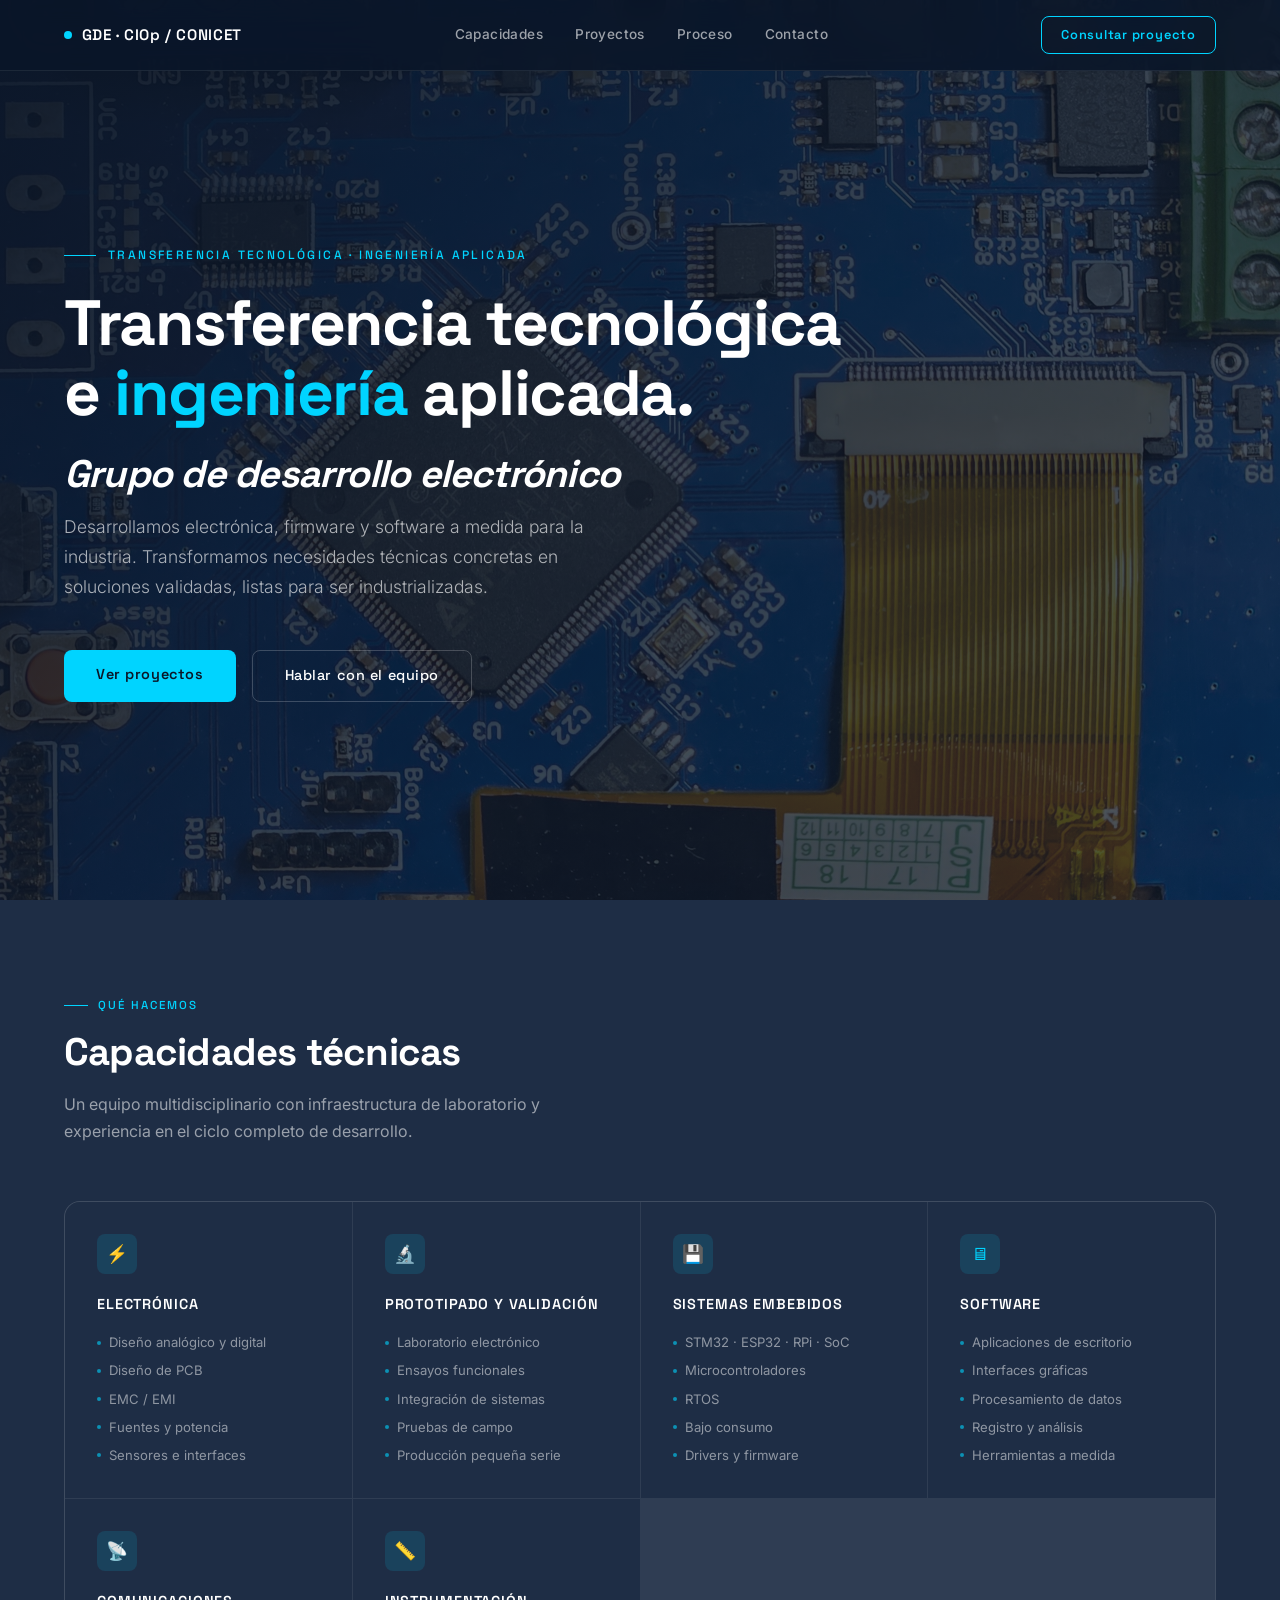
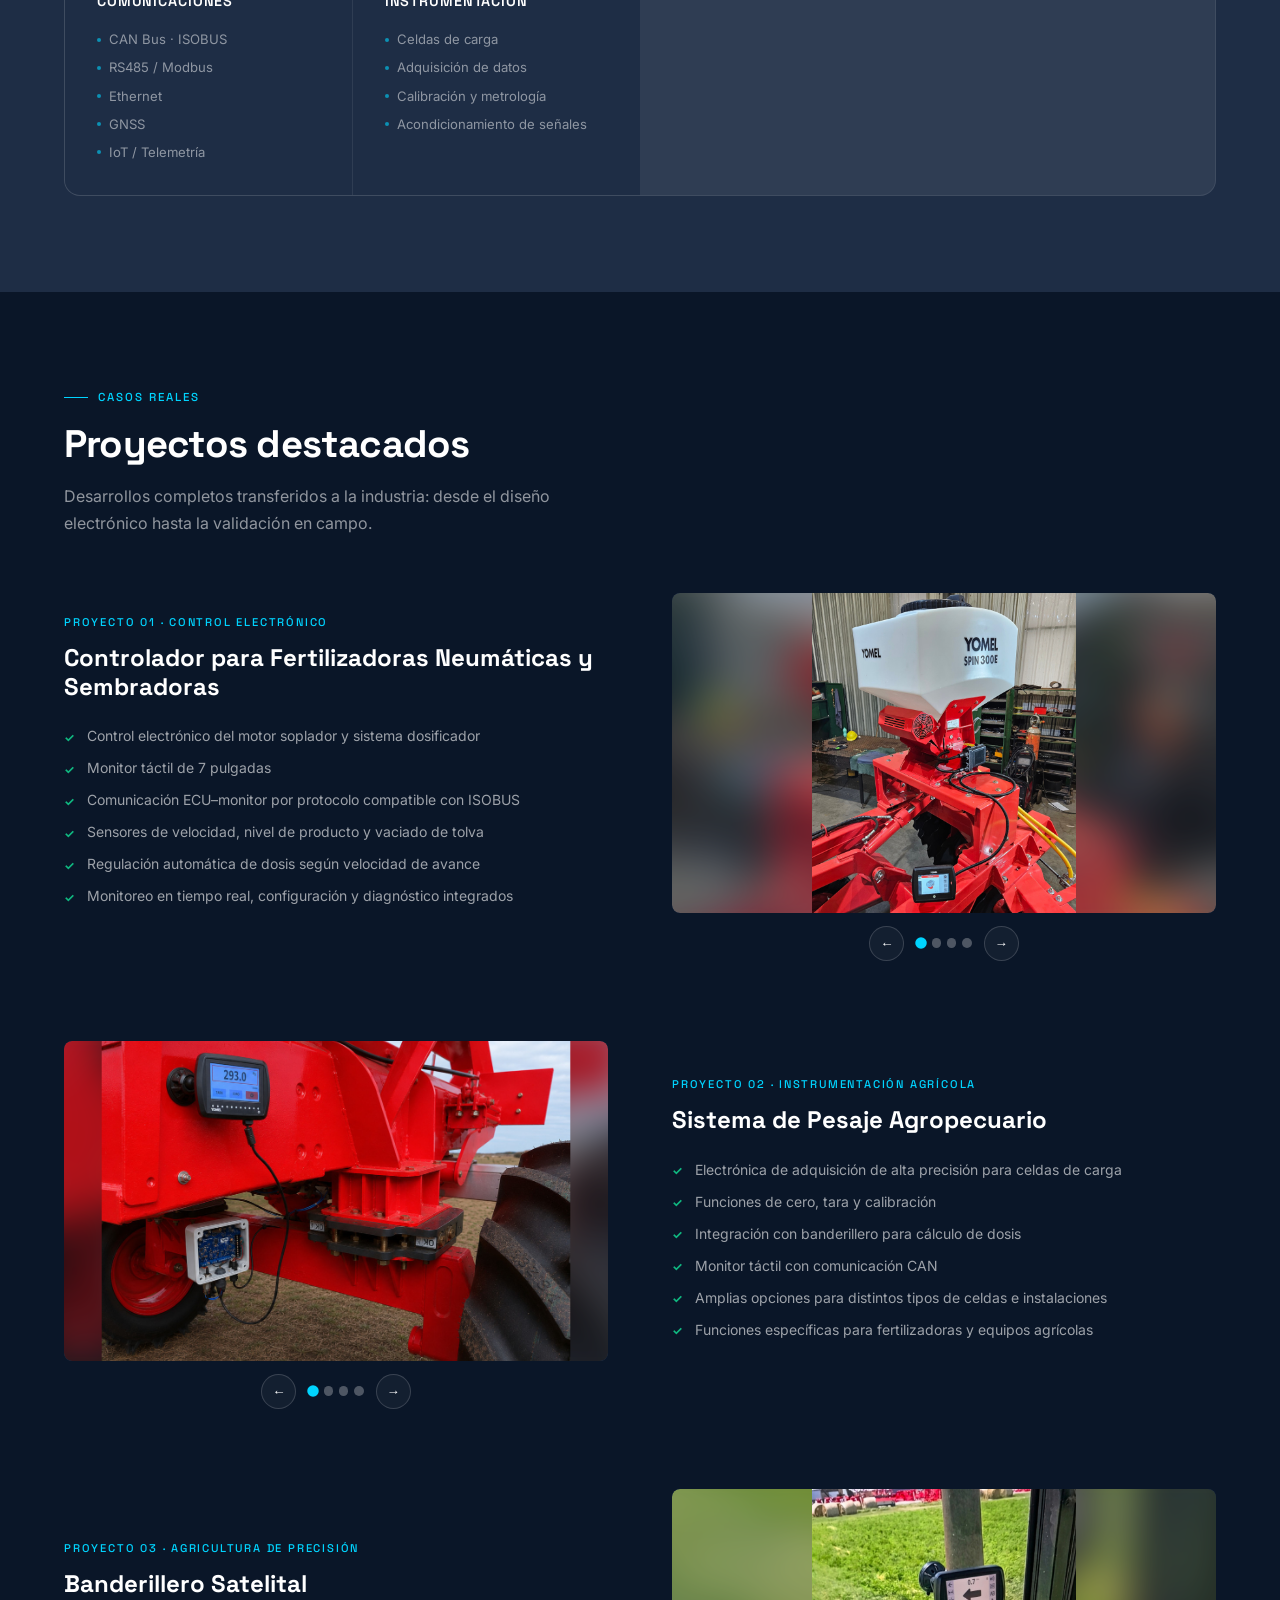
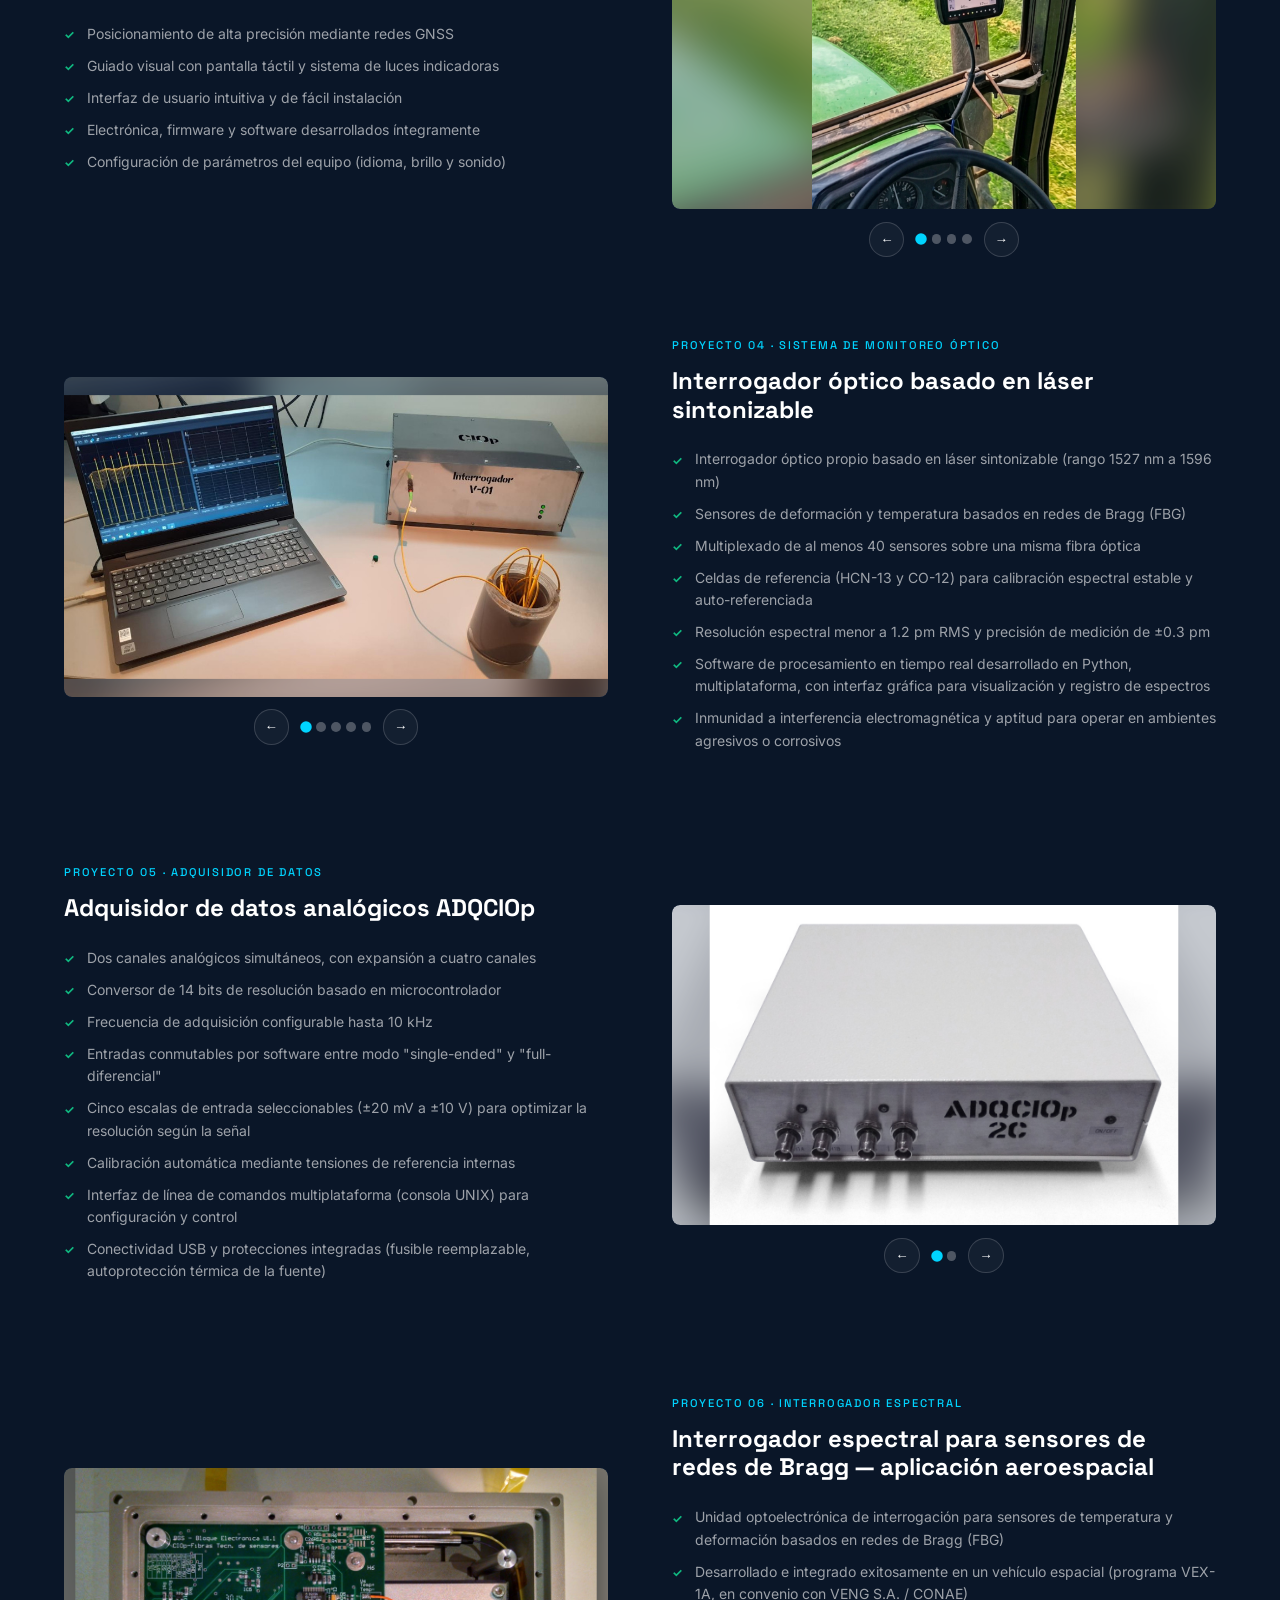
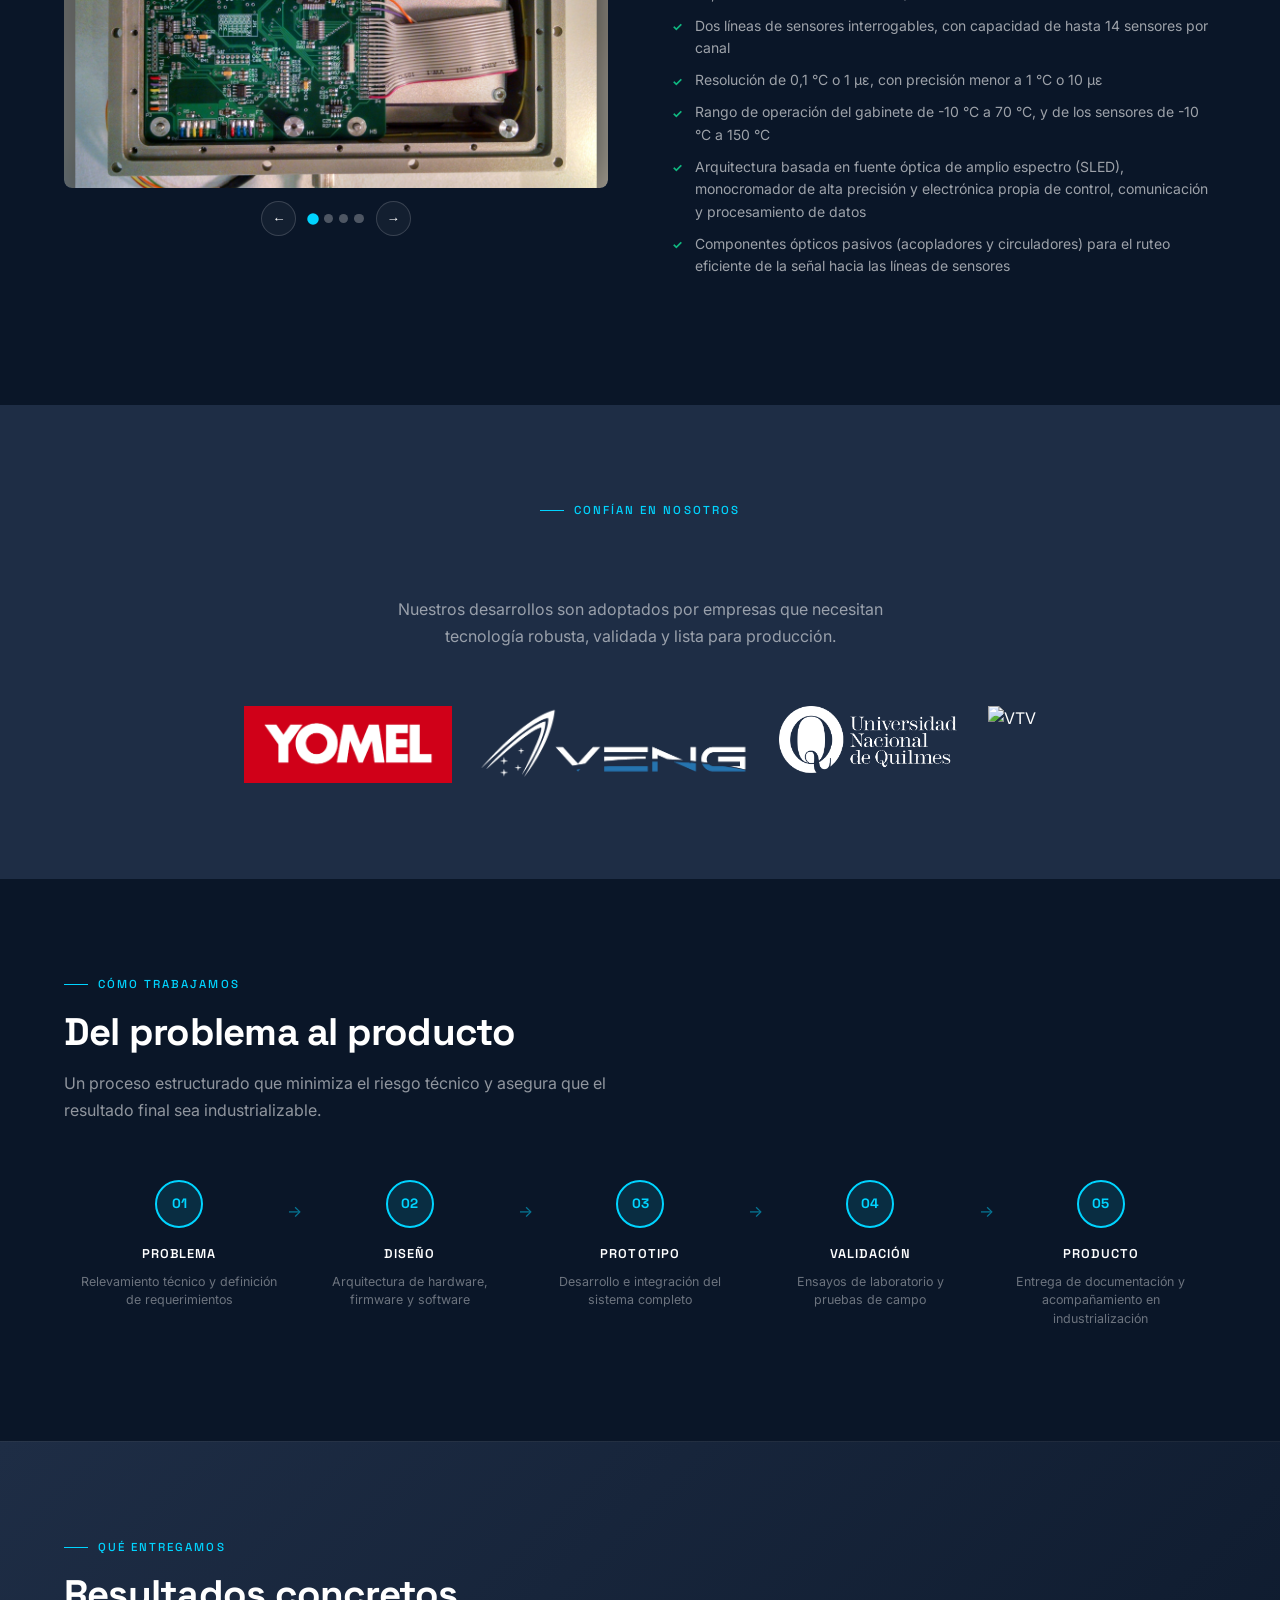
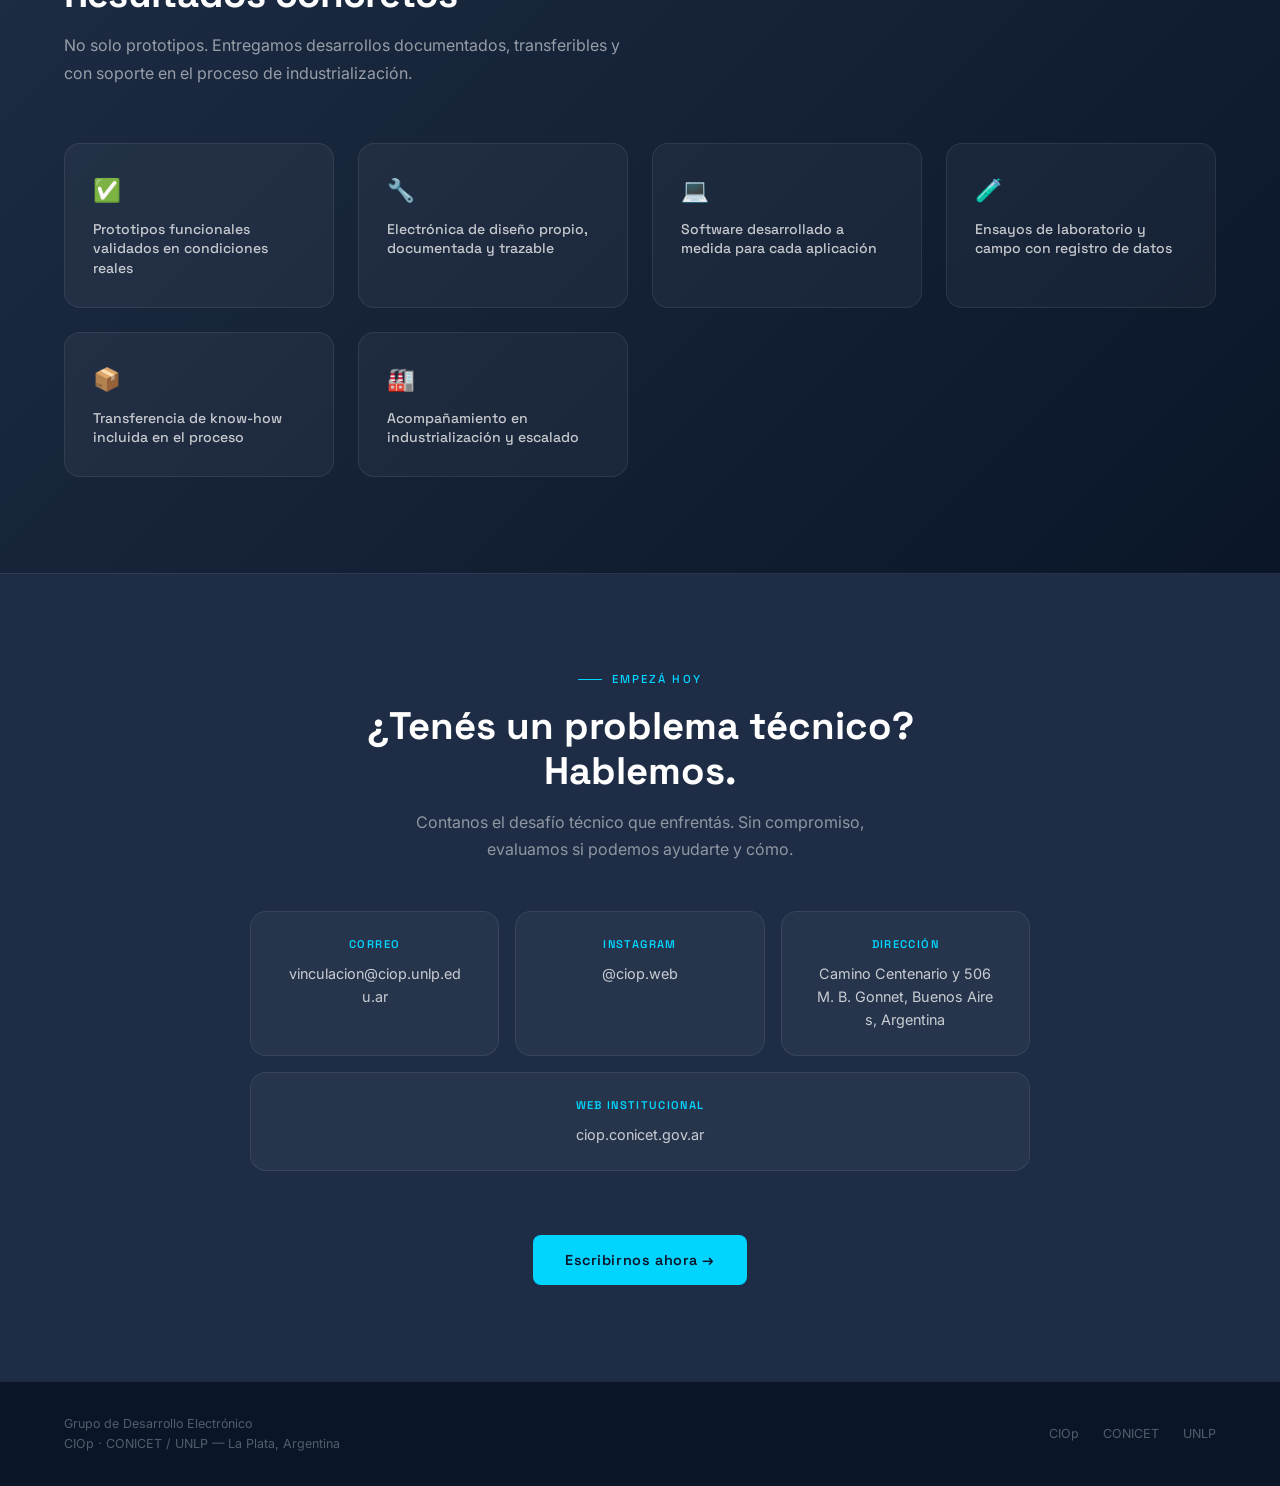
==== commit 856d195a: "Más proyectos agregados" ====
--- a/index.html
+++ b/index.html
@@ -265,6 +265,132 @@
         </div>
       </div>
 
+      <!-- Proyecto 4: Interrogador láser -->
+      <div class="project-item reveal">
+        <div class="project-text">
+          <p class="project-label">Proyecto 04 · Sistema de monitoreo óptico</p>
+          <h3 class="project-title">Interrogador óptico basado en láser sintonizable</h3>
+          <ul class="project-features">
+            <li>Interrogador óptico propio basado en láser sintonizable (rango 1527 nm a 1596 nm)</li>
+            <li>Sensores de deformación y temperatura basados en redes de Bragg (FBG)</li>
+            <li>Multiplexado de al menos 40 sensores sobre una misma fibra óptica</li>
+            <li>Celdas de referencia (HCN-13 y CO-12) para calibración espectral estable y auto-referenciada</li>
+            <li>Resolución espectral menor a 1.2 pm RMS y precisión de medición de ±0.3 pm</li>
+            <li>Software de procesamiento en tiempo real desarrollado en Python, multiplataforma, con interfaz gráfica para visualización y registro de espectros</li>
+            <li>Inmunidad a interferencia electromagnética y aptitud para operar en ambientes agresivos o corrosivos</li>
+          </ul>
+        </div>
+        <div class="project-gallery" data-carousel>
+          <div class="project-gallery-track">
+            <div class="project-gallery-slide is-active">
+              <img src="images/intlas/i1.jpg" alt="Interrogador óptico — vista principal" loading="lazy" />
+            </div>
+            <div class="project-gallery-slide">
+              <img src="images/intlas/i2.jpg" alt="Interrogador óptico — detalle" loading="lazy" />
+            </div>
+            <div class="project-gallery-slide">
+              <img src="images/intlas/i3.jpg" alt="Interrogador óptico — instalación" loading="lazy" />
+            </div>
+            <div class="project-gallery-slide">
+              <img src="images/intlas/i4.jpg" alt="Interrogador óptico — campo" loading="lazy" />
+            </div>
+            <div class="project-gallery-slide">
+              <img src="images/intlas/i5.jpg" alt="Interrogador óptico — campo" loading="lazy" />
+            </div>
+          </div>
+          <div class="project-gallery-controls">
+            <button class="project-gallery-btn project-gallery-btn--prev" type="button" aria-label="Foto anterior">←</button>
+            <div class="project-gallery-dots">
+              <button class="project-gallery-dot is-active" type="button" aria-label="Ver foto 1"></button>
+              <button class="project-gallery-dot" type="button" aria-label="Ver foto 2"></button>
+              <button class="project-gallery-dot" type="button" aria-label="Ver foto 3"></button>
+              <button class="project-gallery-dot" type="button" aria-label="Ver foto 4"></button>
+              <button class="project-gallery-dot" type="button" aria-label="Ver foto 5"></button>
+            </div>
+            <button class="project-gallery-btn project-gallery-btn--next" type="button" aria-label="Foto siguiente">→</button>
+          </div>
+        </div>
+      </div>
+
+      <!-- Proyecto 5: Adquisidor de datos -->
+      <div class="project-item reveal">
+        <div class="project-text">
+          <p class="project-label">Proyecto 05 · Adquisidor de datos</p>
+          <h3 class="project-title">Adquisidor de datos analógicos ADQCIOp</h3>
+          <ul class="project-features">
+            <li>Dos canales analógicos simultáneos, con expansión a cuatro canales</li>
+            <li>Conversor de 14 bits de resolución basado en microcontrolador</li>
+            <li>Frecuencia de adquisición configurable hasta 10 kHz</li>
+            <li>Entradas conmutables por software entre modo "single-ended" y "full-diferencial"</li>
+            <li>Cinco escalas de entrada seleccionables (±20 mV a ±10 V) para optimizar la resolución según la señal</li>
+            <li>Calibración automática mediante tensiones de referencia internas</li>
+            <li>Interfaz de línea de comandos multiplataforma (consola UNIX) para configuración y control</li>
+            <li>Conectividad USB y protecciones integradas (fusible reemplazable, autoprotección térmica de la fuente)</li>
+          </ul>
+        </div>
+        <div class="project-gallery" data-carousel>
+          <div class="project-gallery-track">
+            <div class="project-gallery-slide is-active">
+              <img src="images/adqciop/a1.jpg" alt="Adquisidor de datos — vista principal" loading="lazy" />
+            </div>
+            <div class="project-gallery-slide">
+              <img src="images/adqciop/a2.jpg" alt="Adquisidor de datos — detalle" loading="lazy" />
+            </div>
+          </div>
+          <div class="project-gallery-controls">
+            <button class="project-gallery-btn project-gallery-btn--prev" type="button" aria-label="Foto anterior">←</button>
+            <div class="project-gallery-dots">
+              <button class="project-gallery-dot is-active" type="button" aria-label="Ver foto 1"></button>
+              <button class="project-gallery-dot" type="button" aria-label="Ver foto 2"></button>
+            </div>
+            <button class="project-gallery-btn project-gallery-btn--next" type="button" aria-label="Foto siguiente">→</button>
+          </div>
+        </div>
+      </div>
+
+      <!-- Proyecto 6: Interrogador espectral-->
+      <div class="project-item reveal">
+        <div class="project-text">
+          <p class="project-label">Proyecto 06 · Interrogador espectral</p>
+          <h3 class="project-title">Interrogador espectral para sensores de redes de Bragg — aplicación aeroespacial</h3>
+          <ul class="project-features">
+            <li>Unidad optoelectrónica de interrogación para sensores de temperatura y deformación basados en redes de Bragg (FBG)</li>
+            <li>Desarrollado e integrado exitosamente en un vehículo espacial (programa VEX-1A, en convenio con VENG S.A. / CONAE)</li>
+            <li>Dos líneas de sensores interrogables, con capacidad de hasta 14 sensores por canal</li>
+            <li>Resolución de 0,1 °C o 1 µε, con precisión menor a 1 °C o 10 µε</li>
+            <li>Rango de operación del gabinete de -10 °C a 70 °C, y de los sensores de -10 °C a 150 °C</li>
+            <li>Arquitectura basada en fuente óptica de amplio espectro (SLED), monocromador de alta precisión y electrónica propia de control, comunicación y procesamiento de datos</li>
+            <li>Componentes ópticos pasivos (acopladores y circuladores) para el ruteo eficiente de la señal hacia las líneas de sensores</li>
+          </ul>
+        </div>
+        <div class="project-gallery" data-carousel>
+          <div class="project-gallery-track">
+            <div class="project-gallery-slide is-active">
+              <img src="images/bgs/b1.jpg" alt="Interrogador espectral — vista principal" loading="lazy" />
+            </div>
+            <div class="project-gallery-slide">
+              <img src="images/bgs/b2.jpg" alt="Interrogador espectral — detalle" loading="lazy" />
+            </div>
+            <div class="project-gallery-slide">
+              <img src="images/bgs/b3.jpg" alt="Interrogador espectral — detalle" loading="lazy" />
+            </div>
+            <div class="project-gallery-slide">
+              <img src="images/bgs/b4.jpg" alt="Interrogador espectral — detalle" loading="lazy" />
+            </div>
+          </div>
+          <div class="project-gallery-controls">
+            <button class="project-gallery-btn project-gallery-btn--prev" type="button" aria-label="Foto anterior">←</button>
+            <div class="project-gallery-dots">
+              <button class="project-gallery-dot is-active" type="button" aria-label="Ver foto 1"></button>
+              <button class="project-gallery-dot" type="button" aria-label="Ver foto 2"></button>
+              <button class="project-gallery-dot" type="button" aria-label="Ver foto 3"></button>
+              <button class="project-gallery-dot" type="button" aria-label="Ver foto 4"></button>
+            </div>
+            <button class="project-gallery-btn project-gallery-btn--next" type="button" aria-label="Foto siguiente">→</button>
+          </div>
+        </div>
+      </div>
+
     </div>
   </section>
 
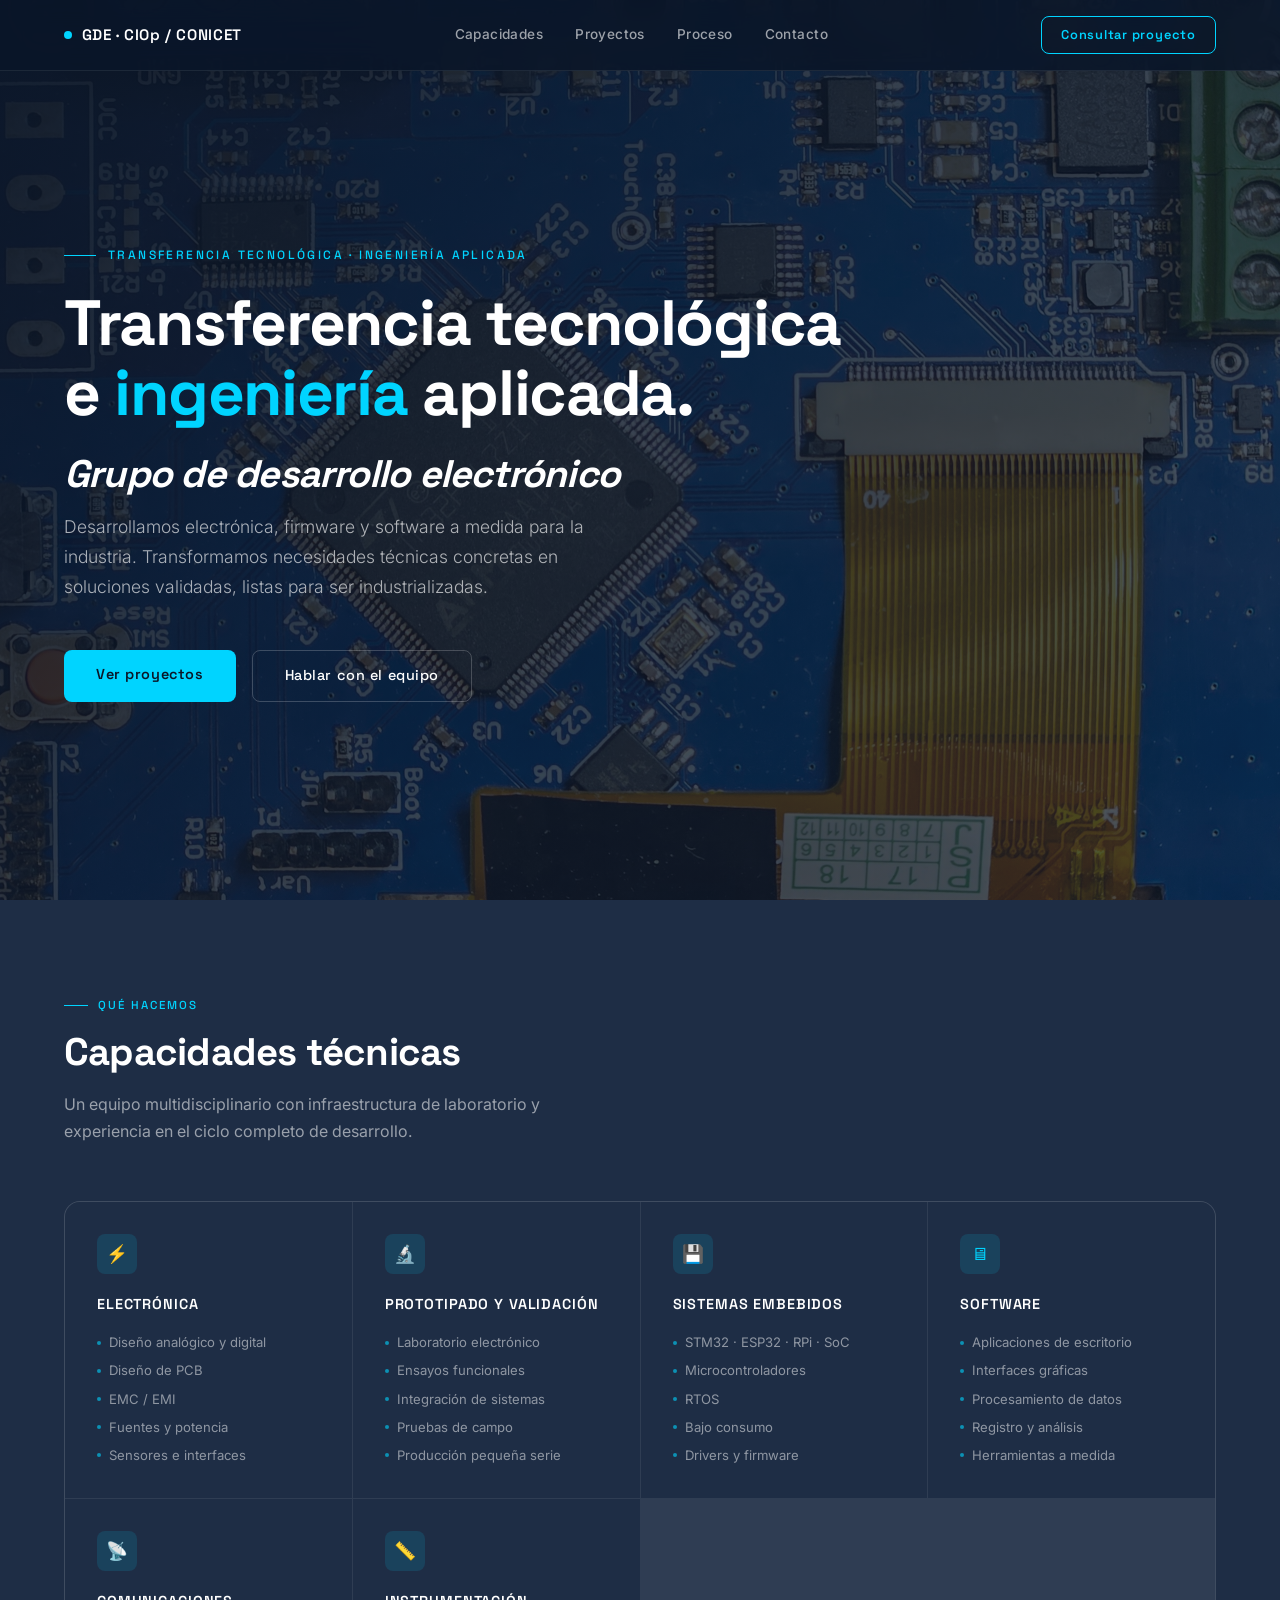
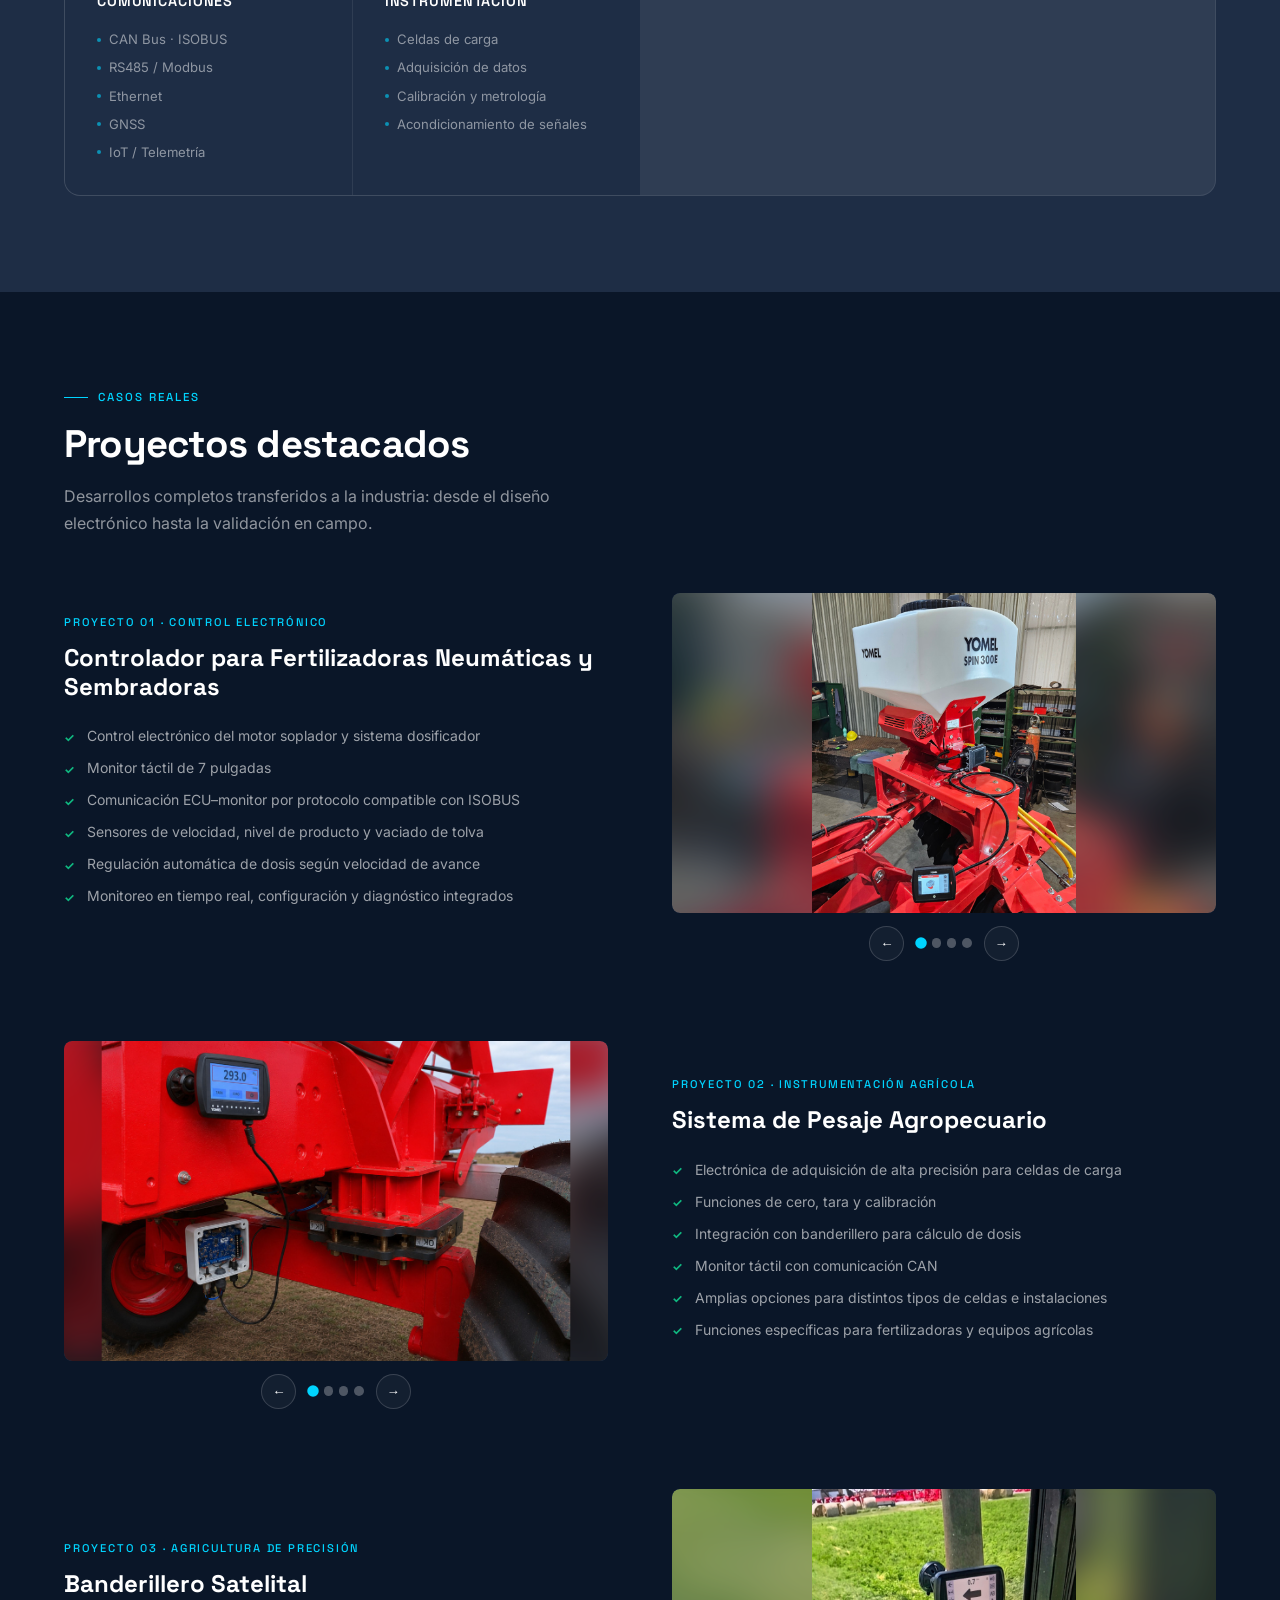
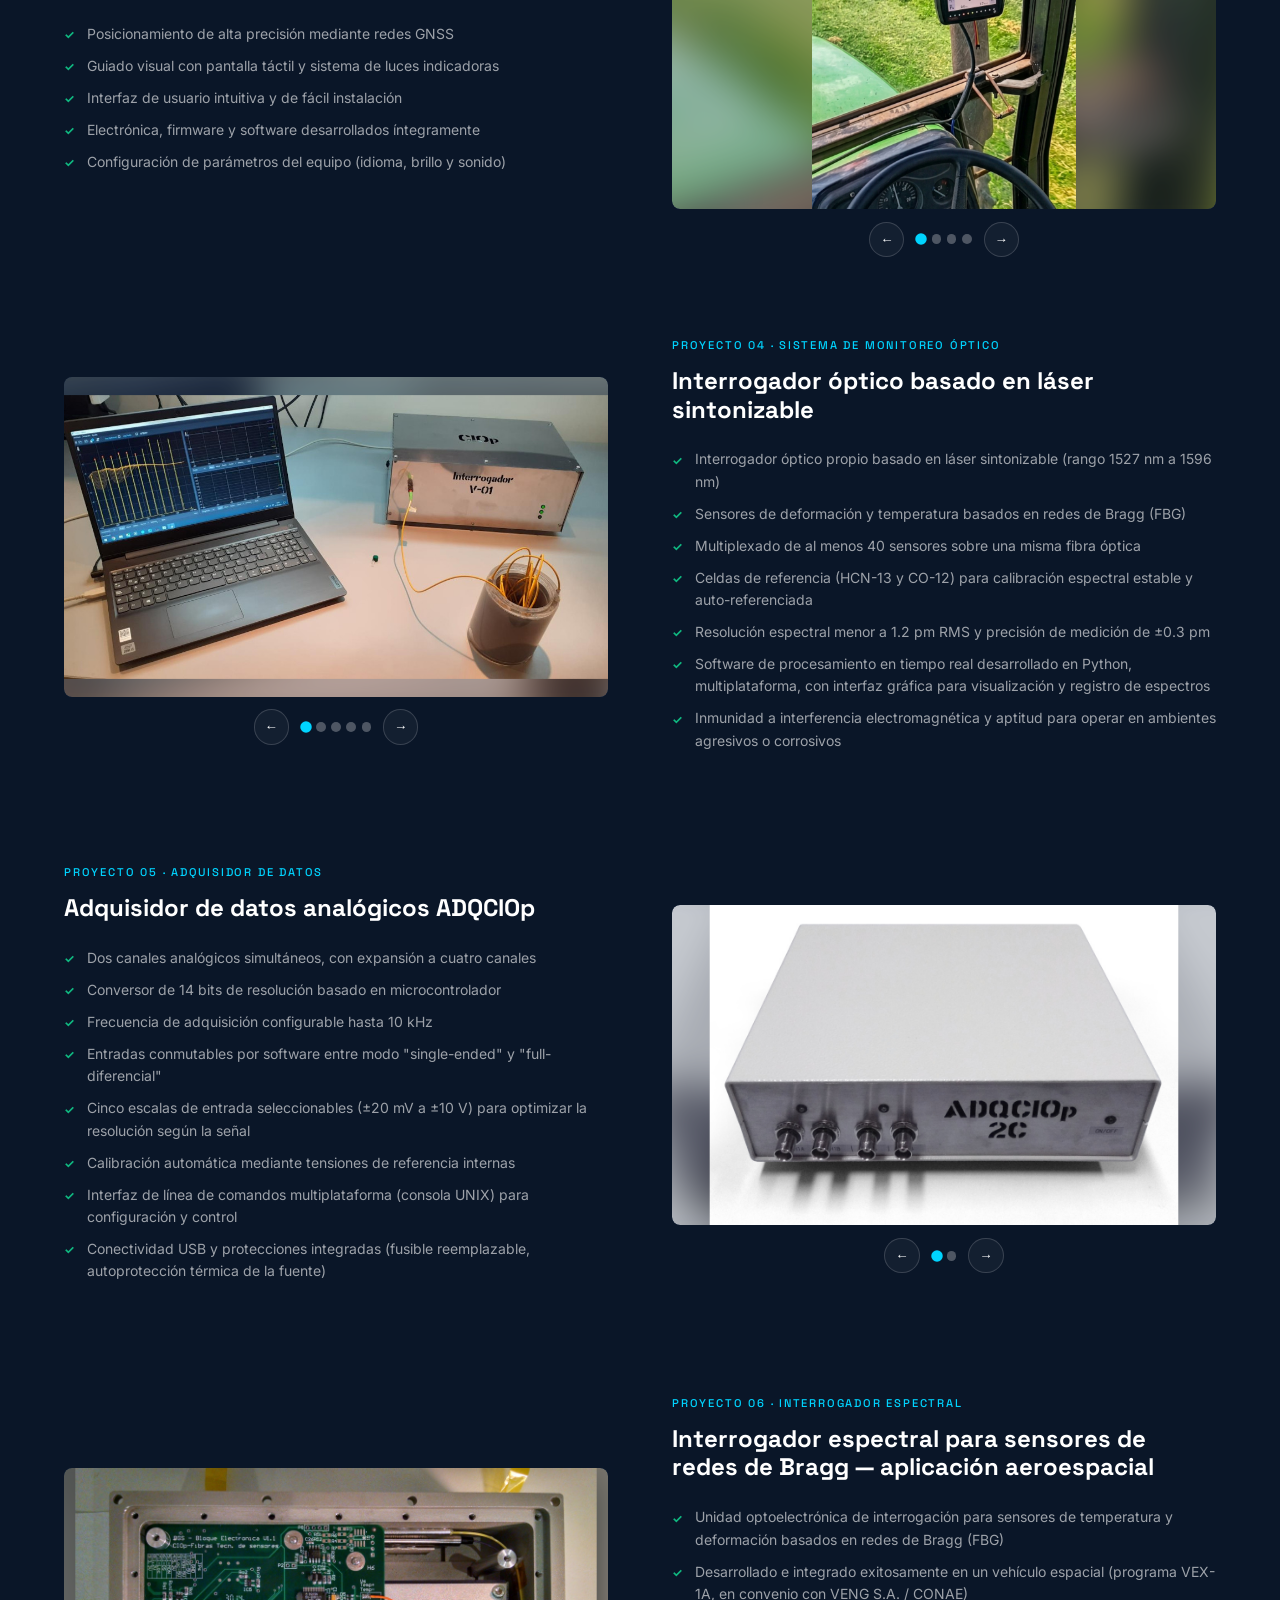
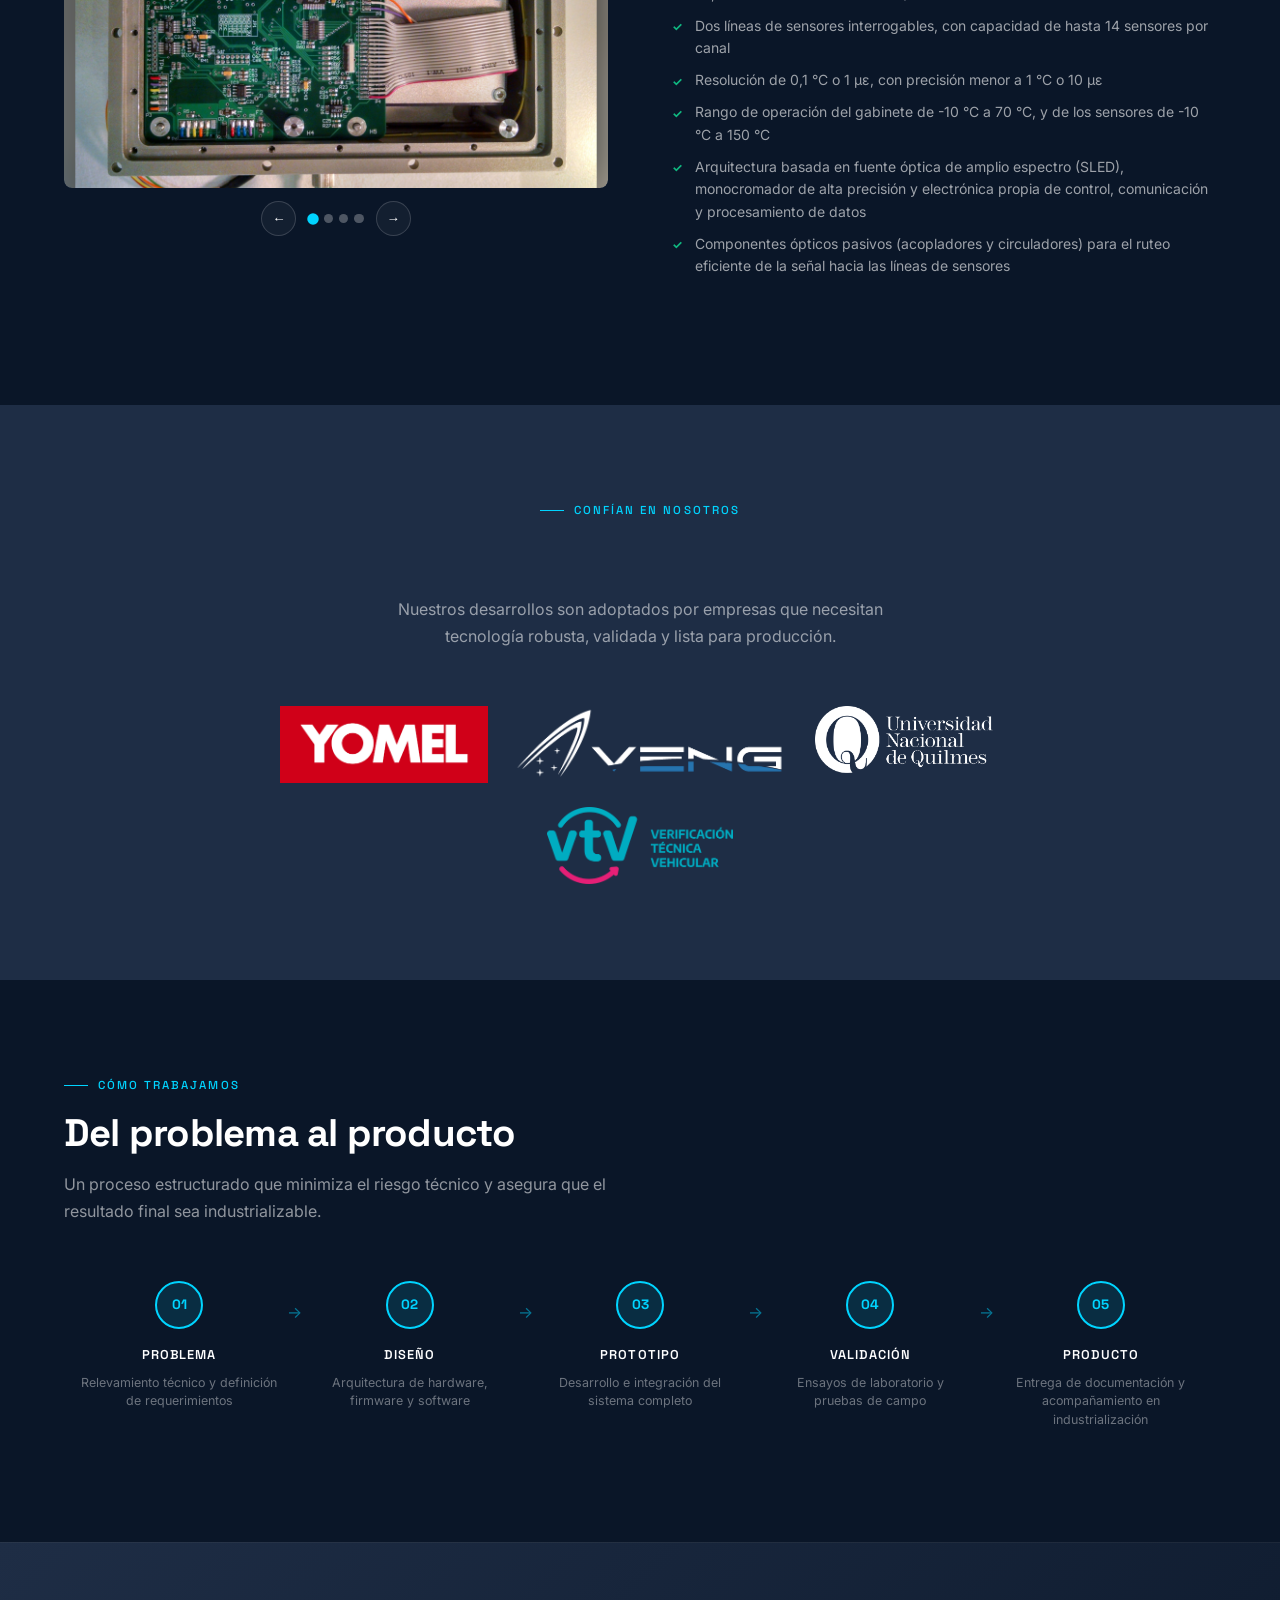
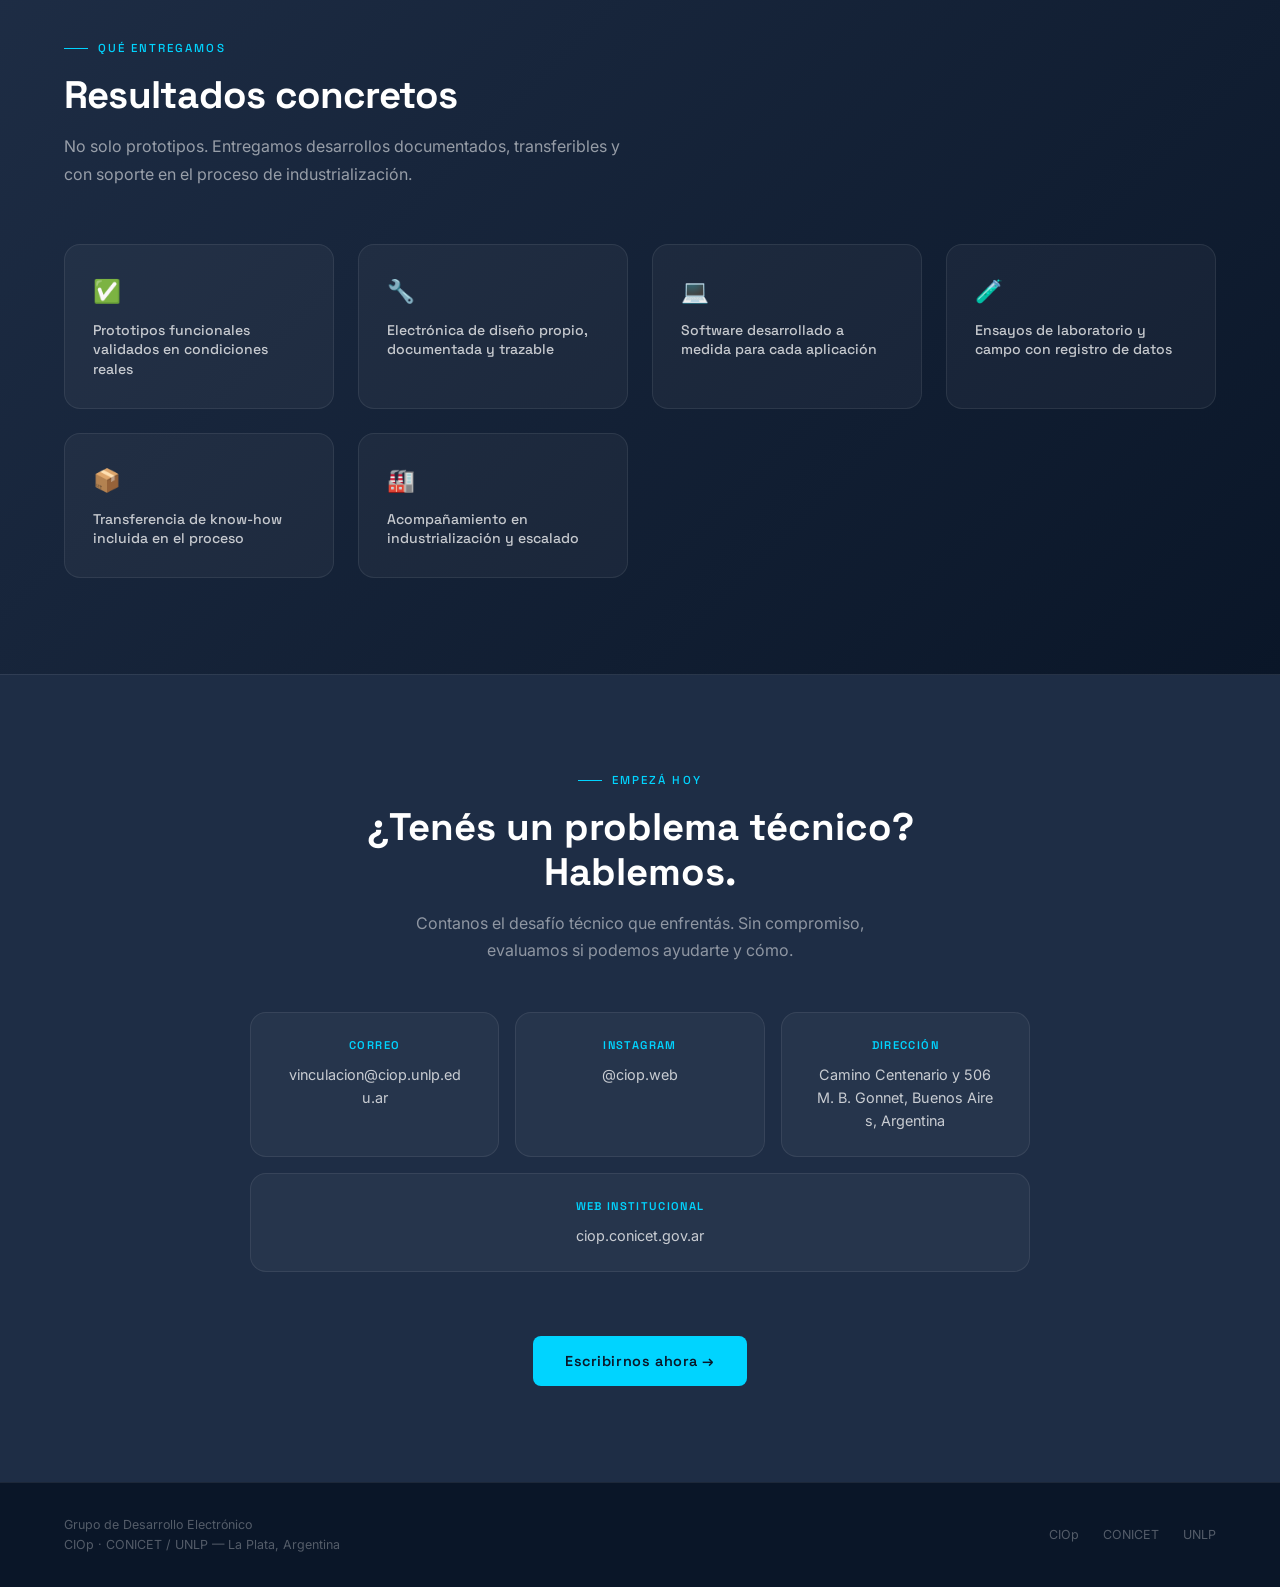
==== commit 57f53af4: "Corrección en los nombres de los logos" ====
--- a/index.html
+++ b/index.html
@@ -415,9 +415,9 @@
       -->
       <!-- <div class="client-logo-slot">LOGO EMPRESA</div> -->
       <img src="images/logos/yomel.png" alt="YOMEL S.A." style="height:77px;" />
-      <img src="images/logos/VENG.png" alt="Veng" style="height:77px;" />
-      <img src="images/logos/UNQ.png" alt="UNQ" style="height:77px;" />
-      <img src="images/logos/VTV.png" alt="VTV" style="height:77px;" />
+      <img src="images/logos/veng.png" alt="Veng" style="height:77px;" />
+      <img src="images/logos/unq.png" alt="UNQ" style="height:77px;" />
+      <img src="images/logos/vtv.png" alt="VTV" style="height:77px;" />
       <!-- Duplicá este bloque para cada empresa adicional -->
     </div>
   </section>
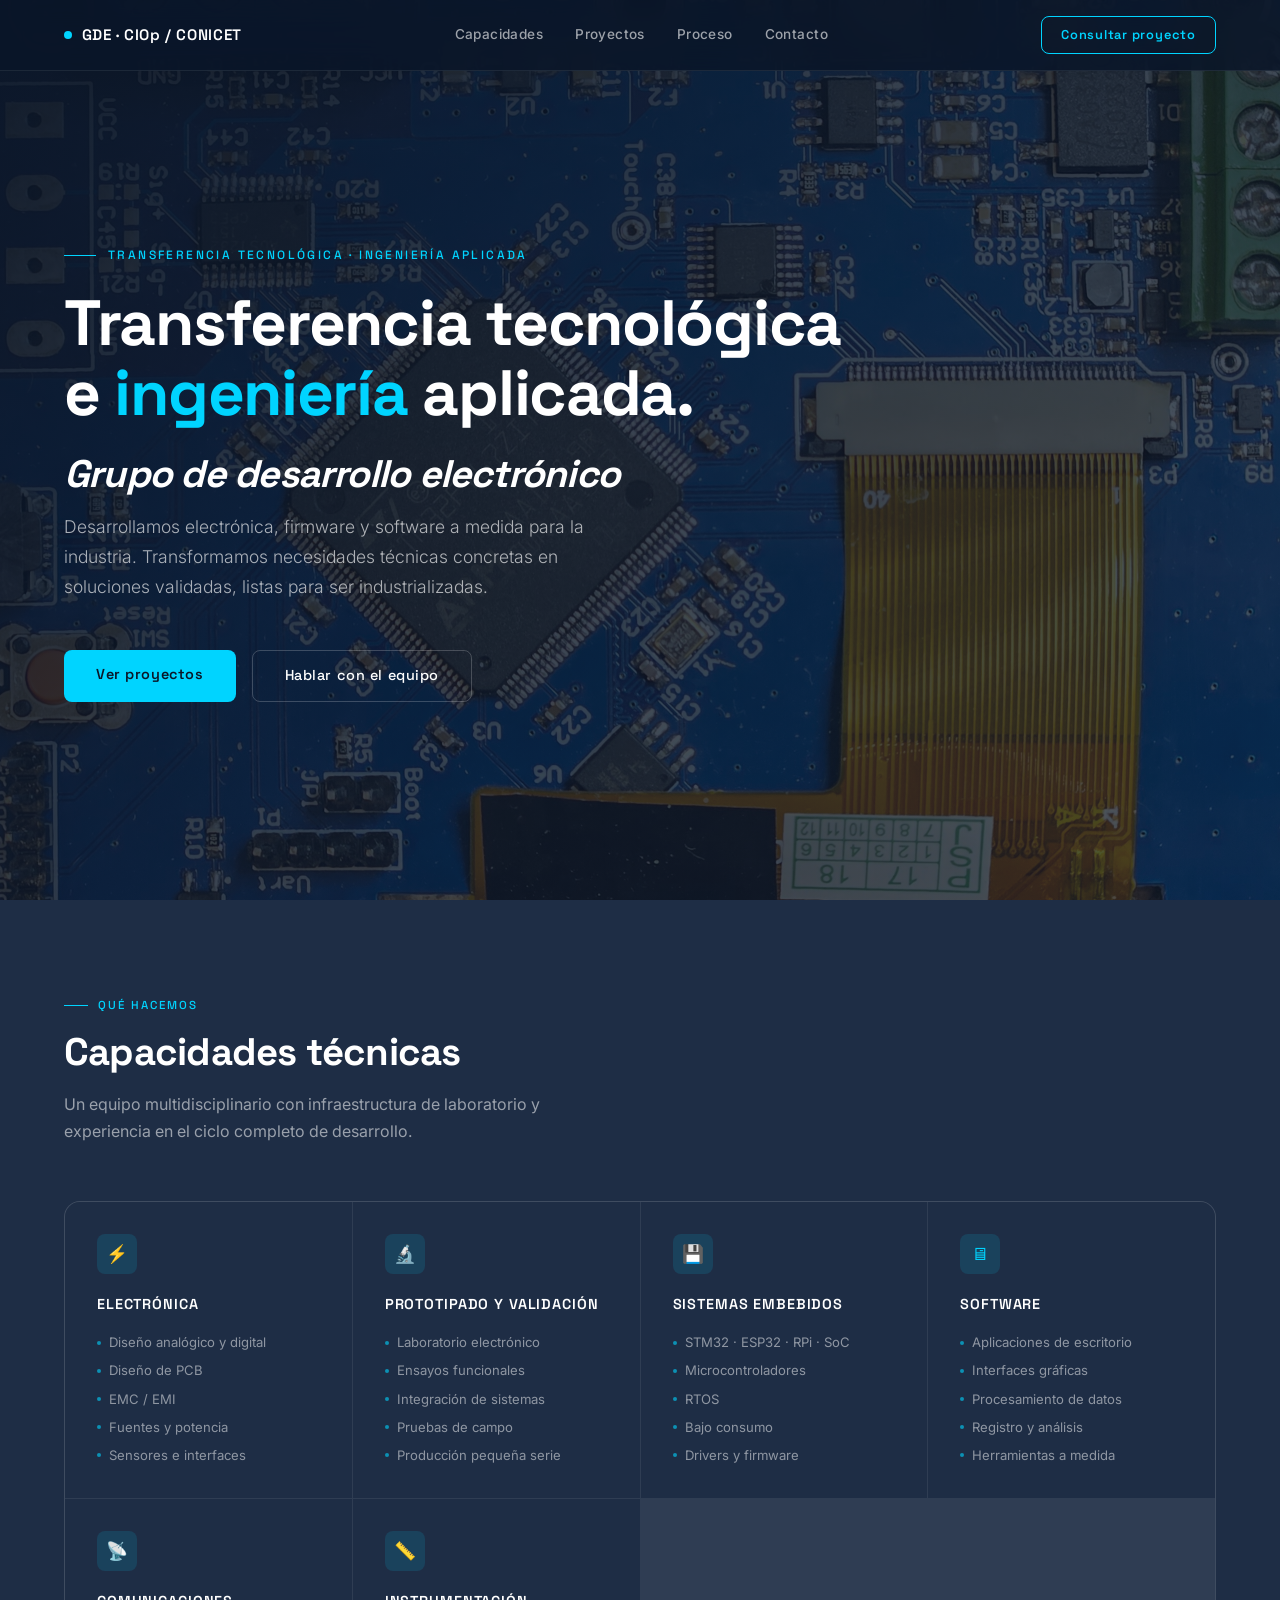
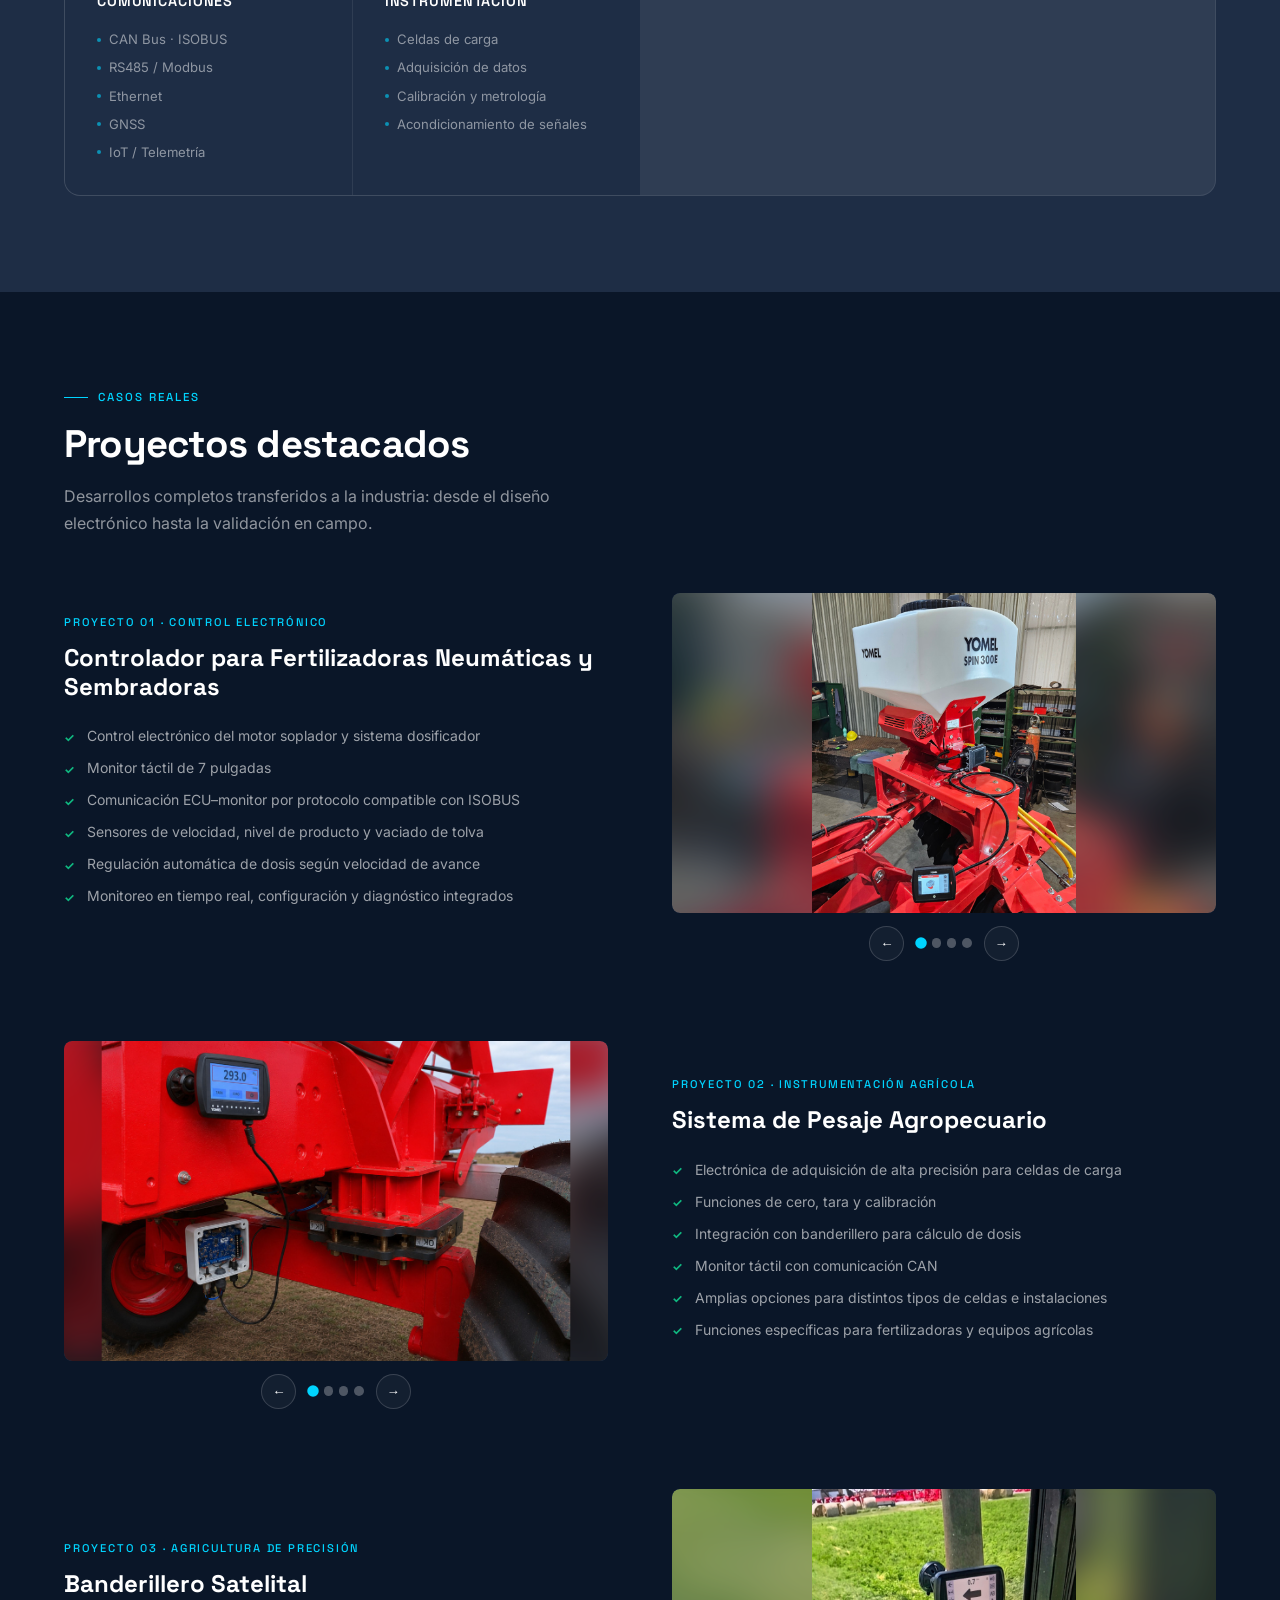
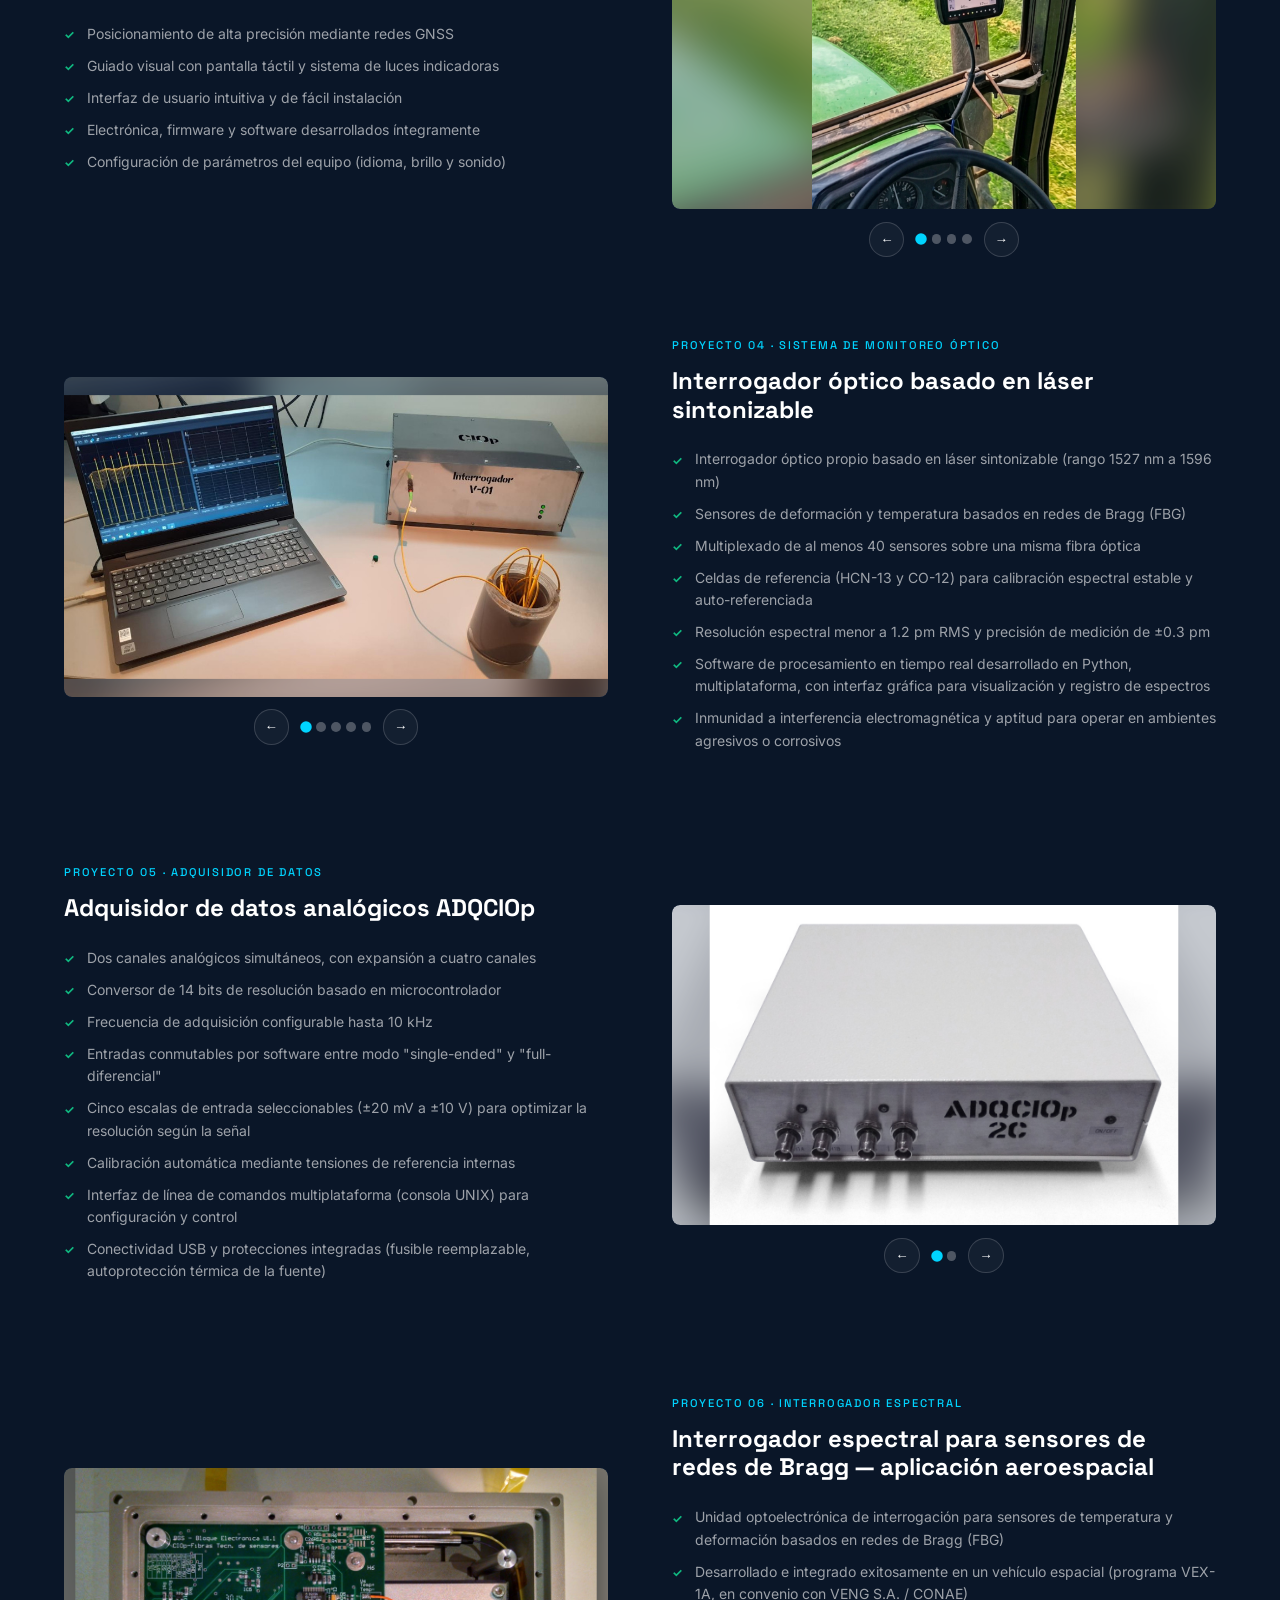
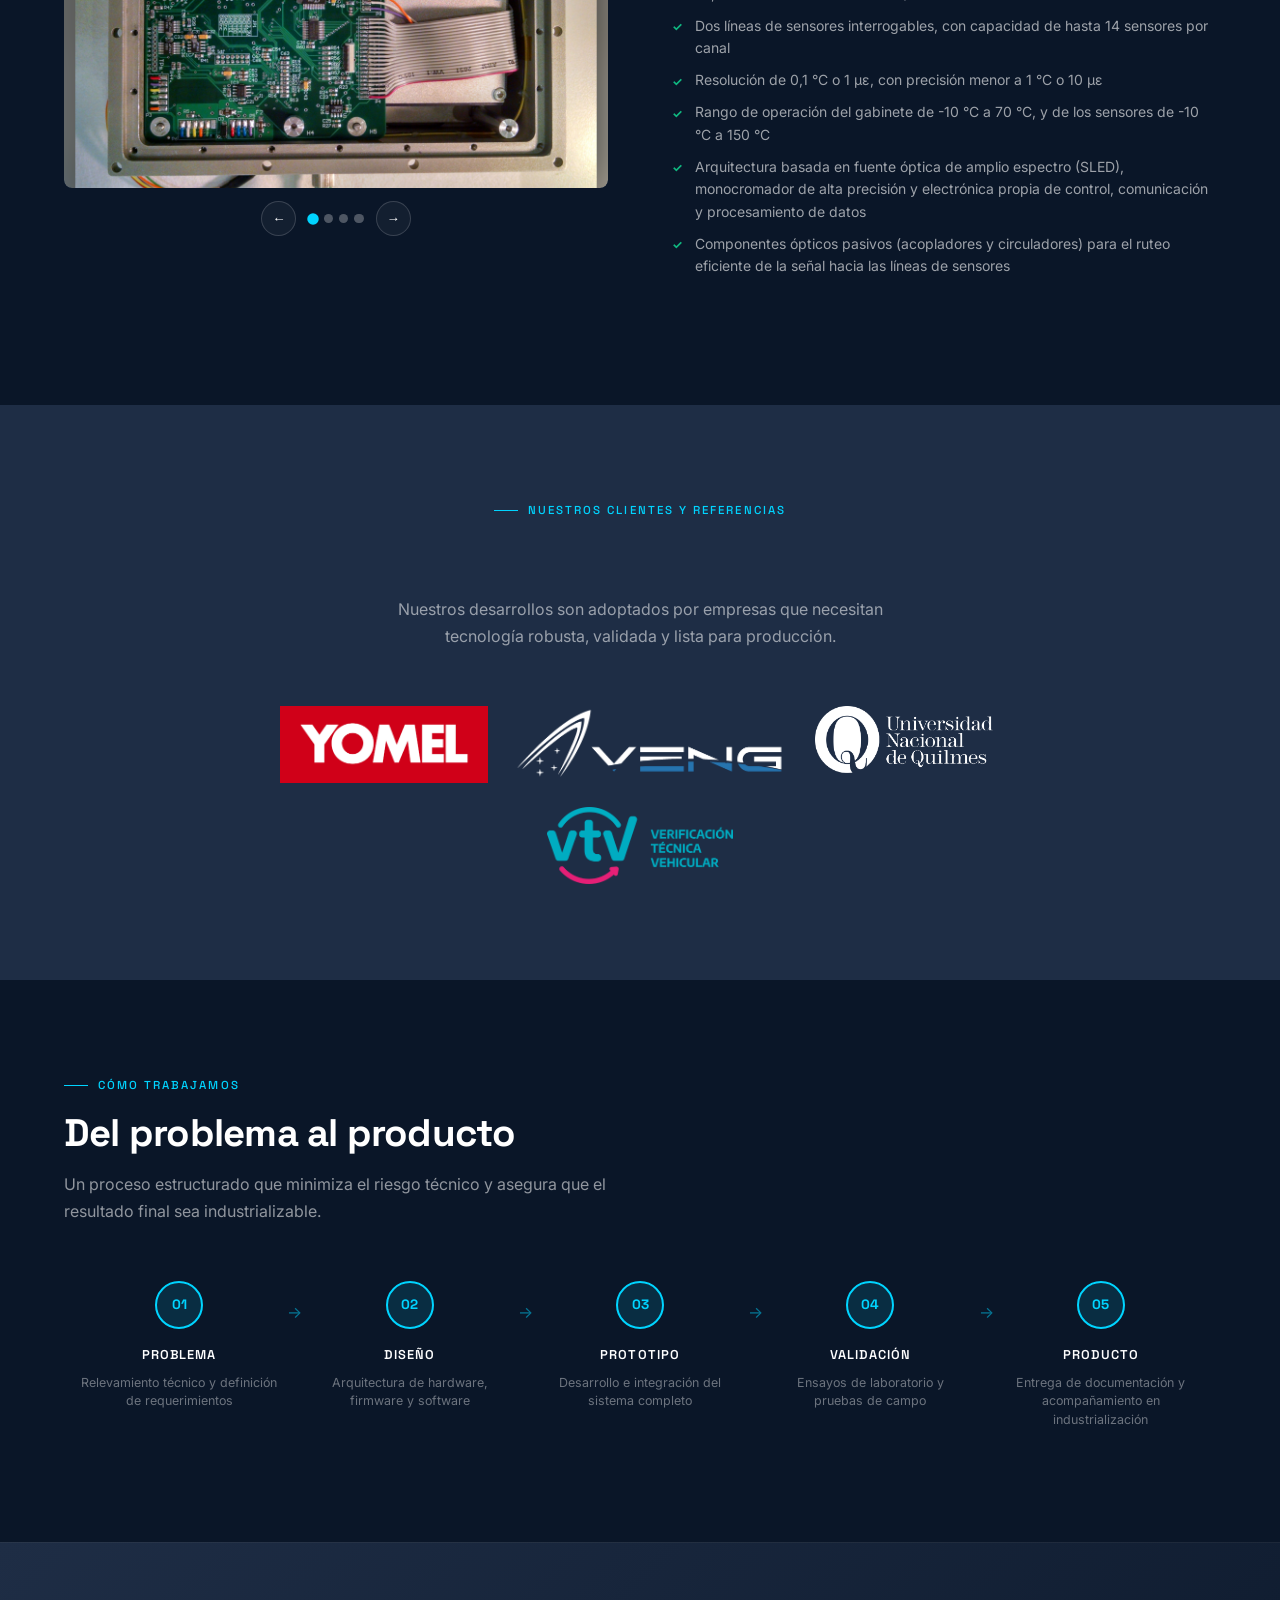
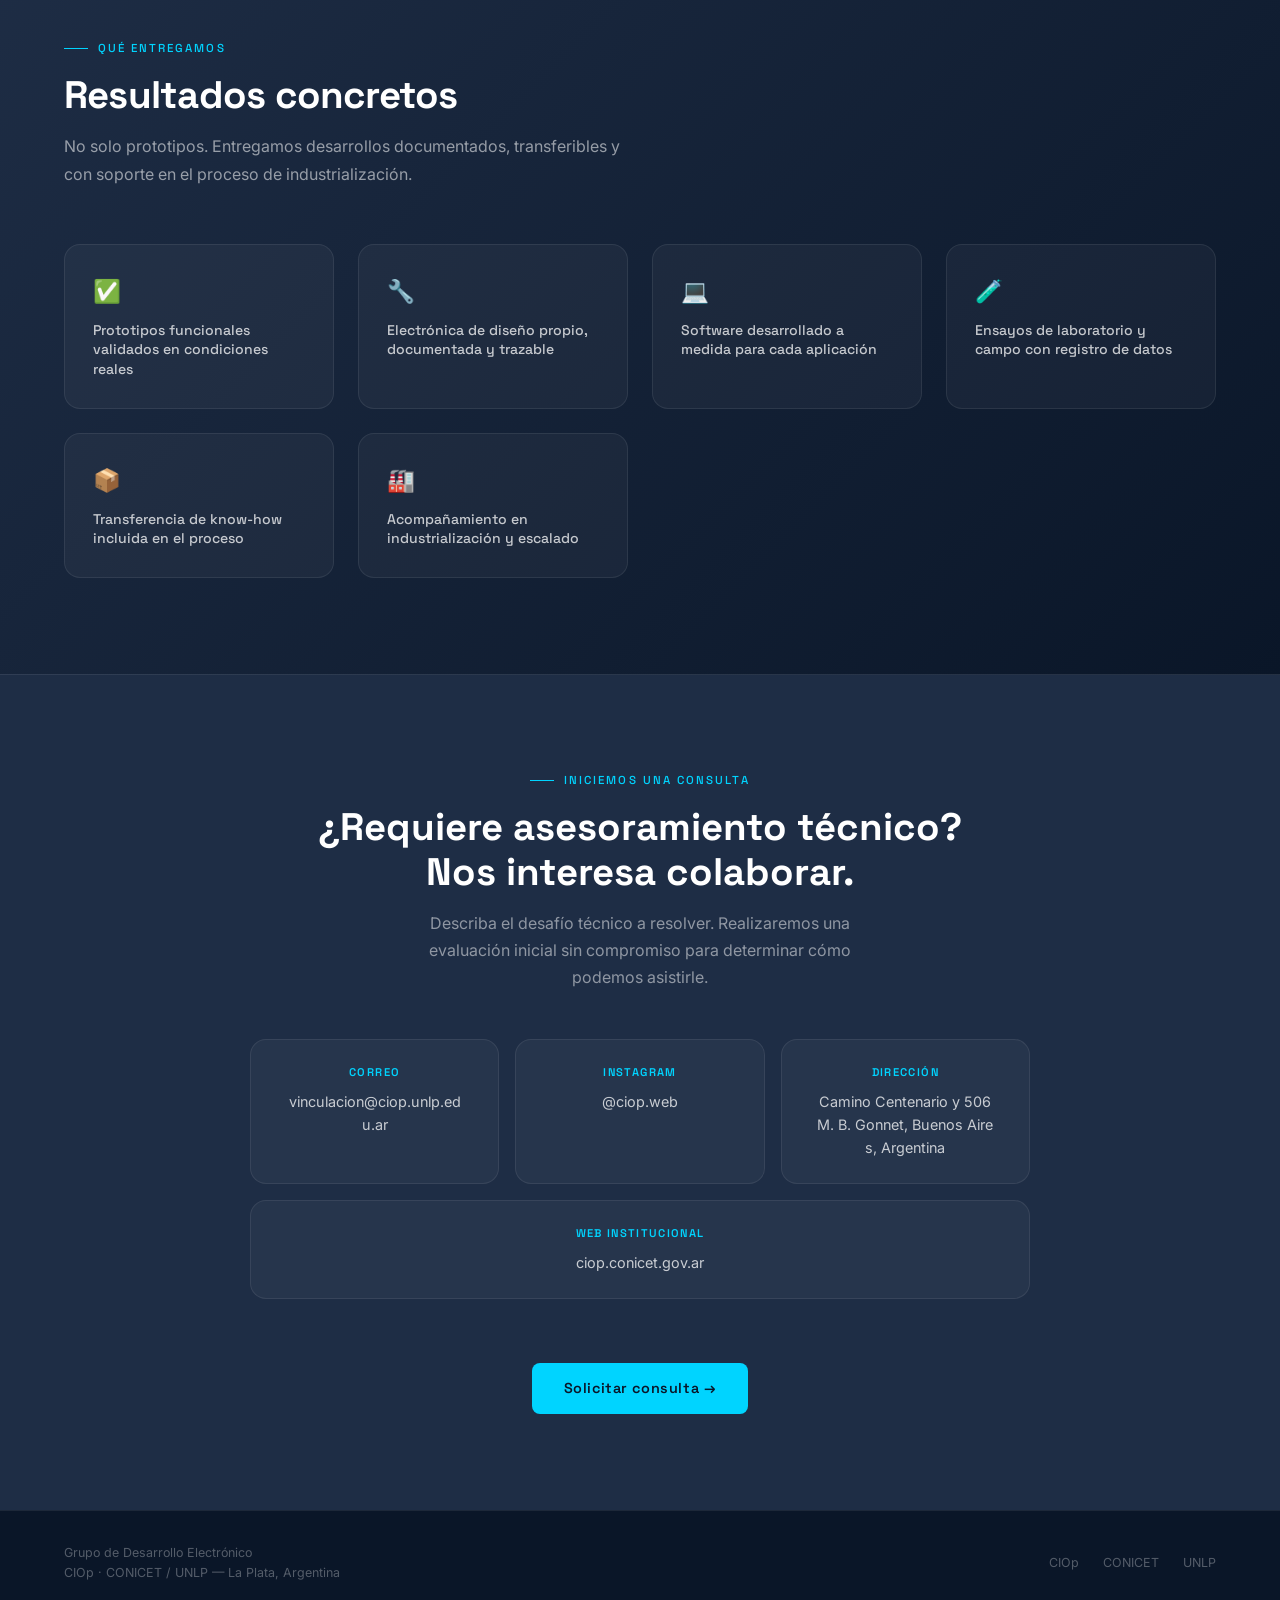
==== commit 400c12a8: "Mejoras en los textos" ====
--- a/index.html
+++ b/index.html
@@ -396,8 +396,8 @@
 
   <!-- ── CLIENTES ─────────────────────────────────────────────── -->
   <section id="clientes">
-    <p class="section-eyebrow reveal" style="justify-content: center;">Confían en nosotros</p>
-    <h2 class="section-title reveal" style="text-align:center;">Empresas que trabajan con el equipo</h2>
+    <p class="section-eyebrow reveal" style="justify-content: center;">Nuestros clientes y referencias</p>
+    <h2 class="section-title reveal" style="text-align:center;">Instituciones y empresas con las que trabajamos</h2>
     <p class="section-lead reveal" style="text-align:center; margin-left:auto; margin-right:auto;">
       Nuestros desarrollos son adoptados por empresas que necesitan tecnología robusta, validada y lista para producción.
     </p>
@@ -496,10 +496,10 @@
 
   <!-- ── CONTACTO ─────────────────────────────────────────────── -->
   <section id="contacto">
-    <p class="section-eyebrow reveal" style="justify-content: center;">Empezá hoy</p>
-    <h2 class="contact-cta-title reveal">¿Tenés un problema técnico?<br>Hablemos.</h2>
+    <p class="section-eyebrow reveal" style="justify-content: center;">Iniciemos una consulta</p>
+    <h2 class="contact-cta-title reveal">¿Requiere asesoramiento técnico?<br>Nos interesa colaborar.</h2>
     <p class="contact-cta-sub reveal">
-      Contanos el desafío técnico que enfrentás. Sin compromiso, evaluamos si podemos ayudarte y cómo.
+      Describa el desafío técnico a resolver. Realizaremos una evaluación inicial sin compromiso para determinar cómo podemos asistirle.
     </p>
 
     <div class="contact-cards reveal">
@@ -527,7 +527,7 @@
       </div>
     </div>
 
-    <a class="btn-primary" href="mailto:vinculacion@ciop.unlp.edu.ar">Escribirnos ahora →</a>
+    <a class="btn-primary" href="mailto:vinculacion@ciop.unlp.edu.ar">Solicitar consulta →</a>
   </section>
 
   <div class="project-gallery-modal" aria-hidden="true">
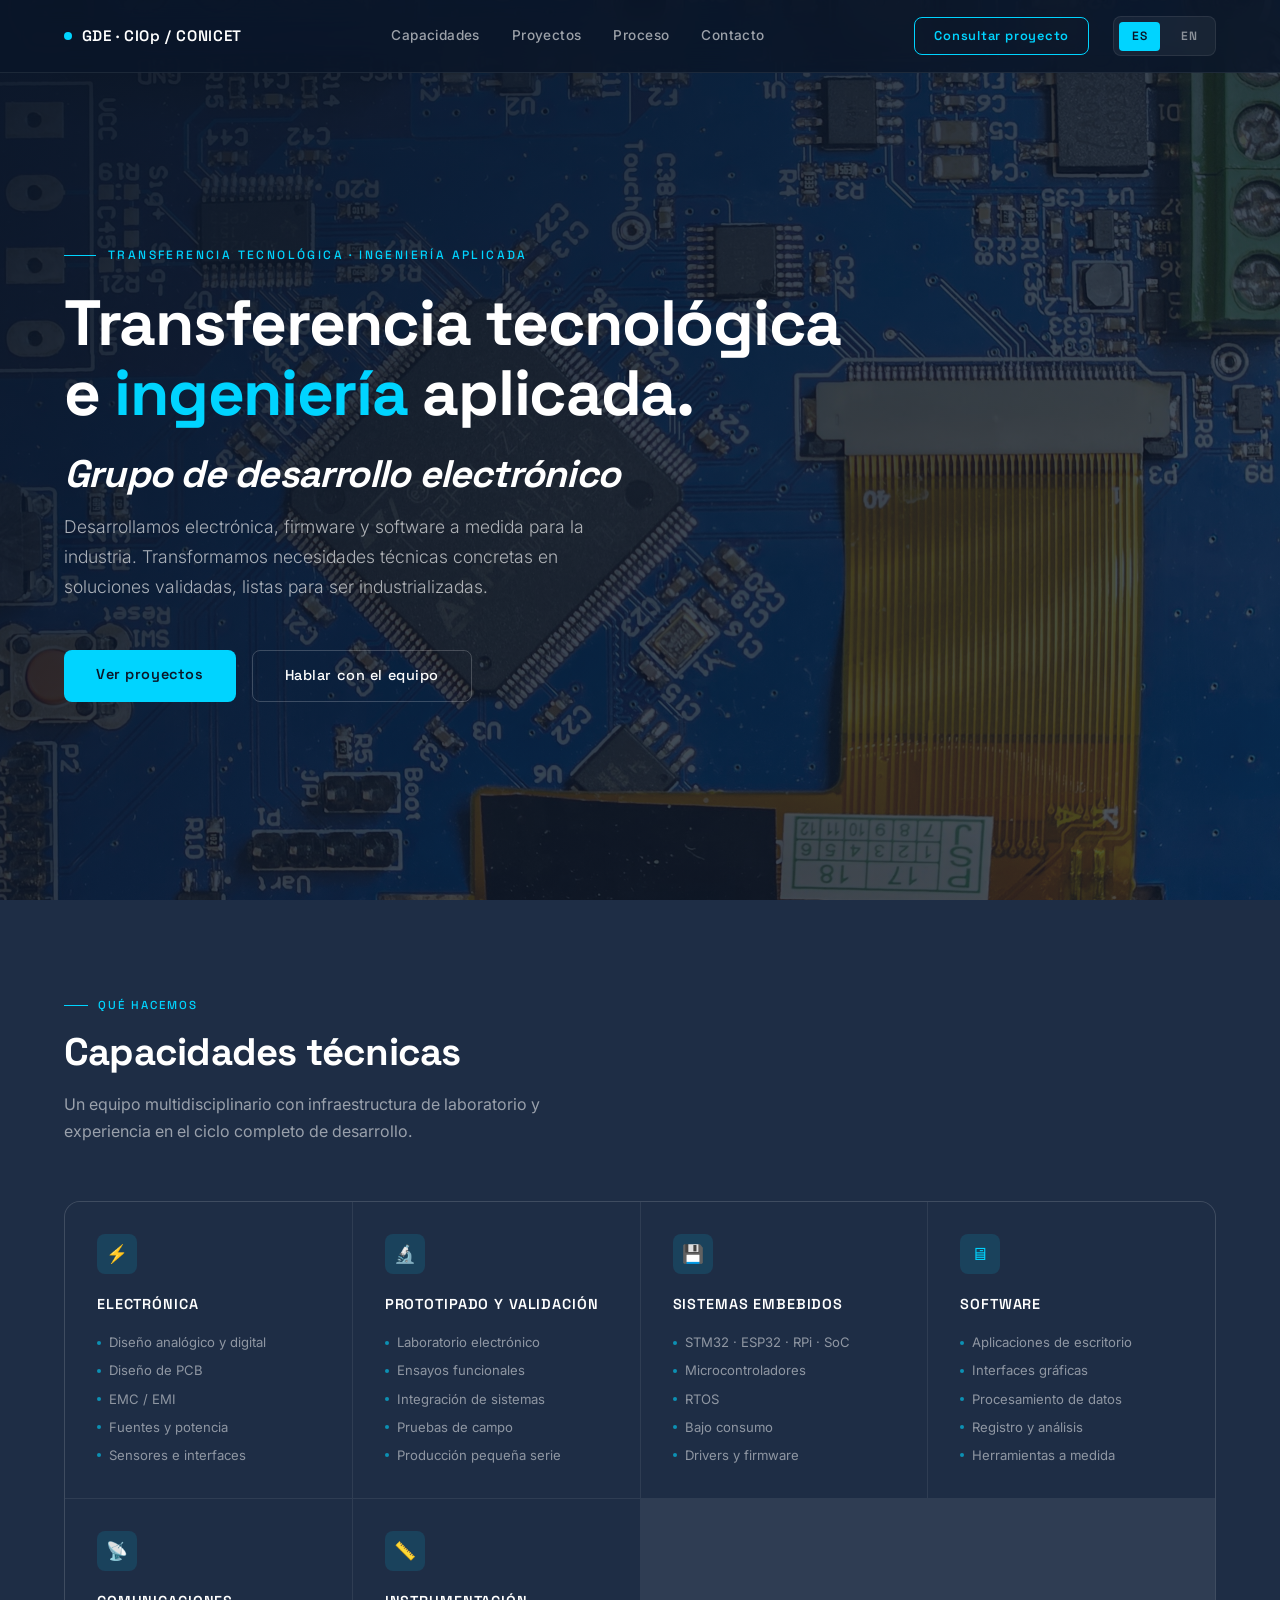
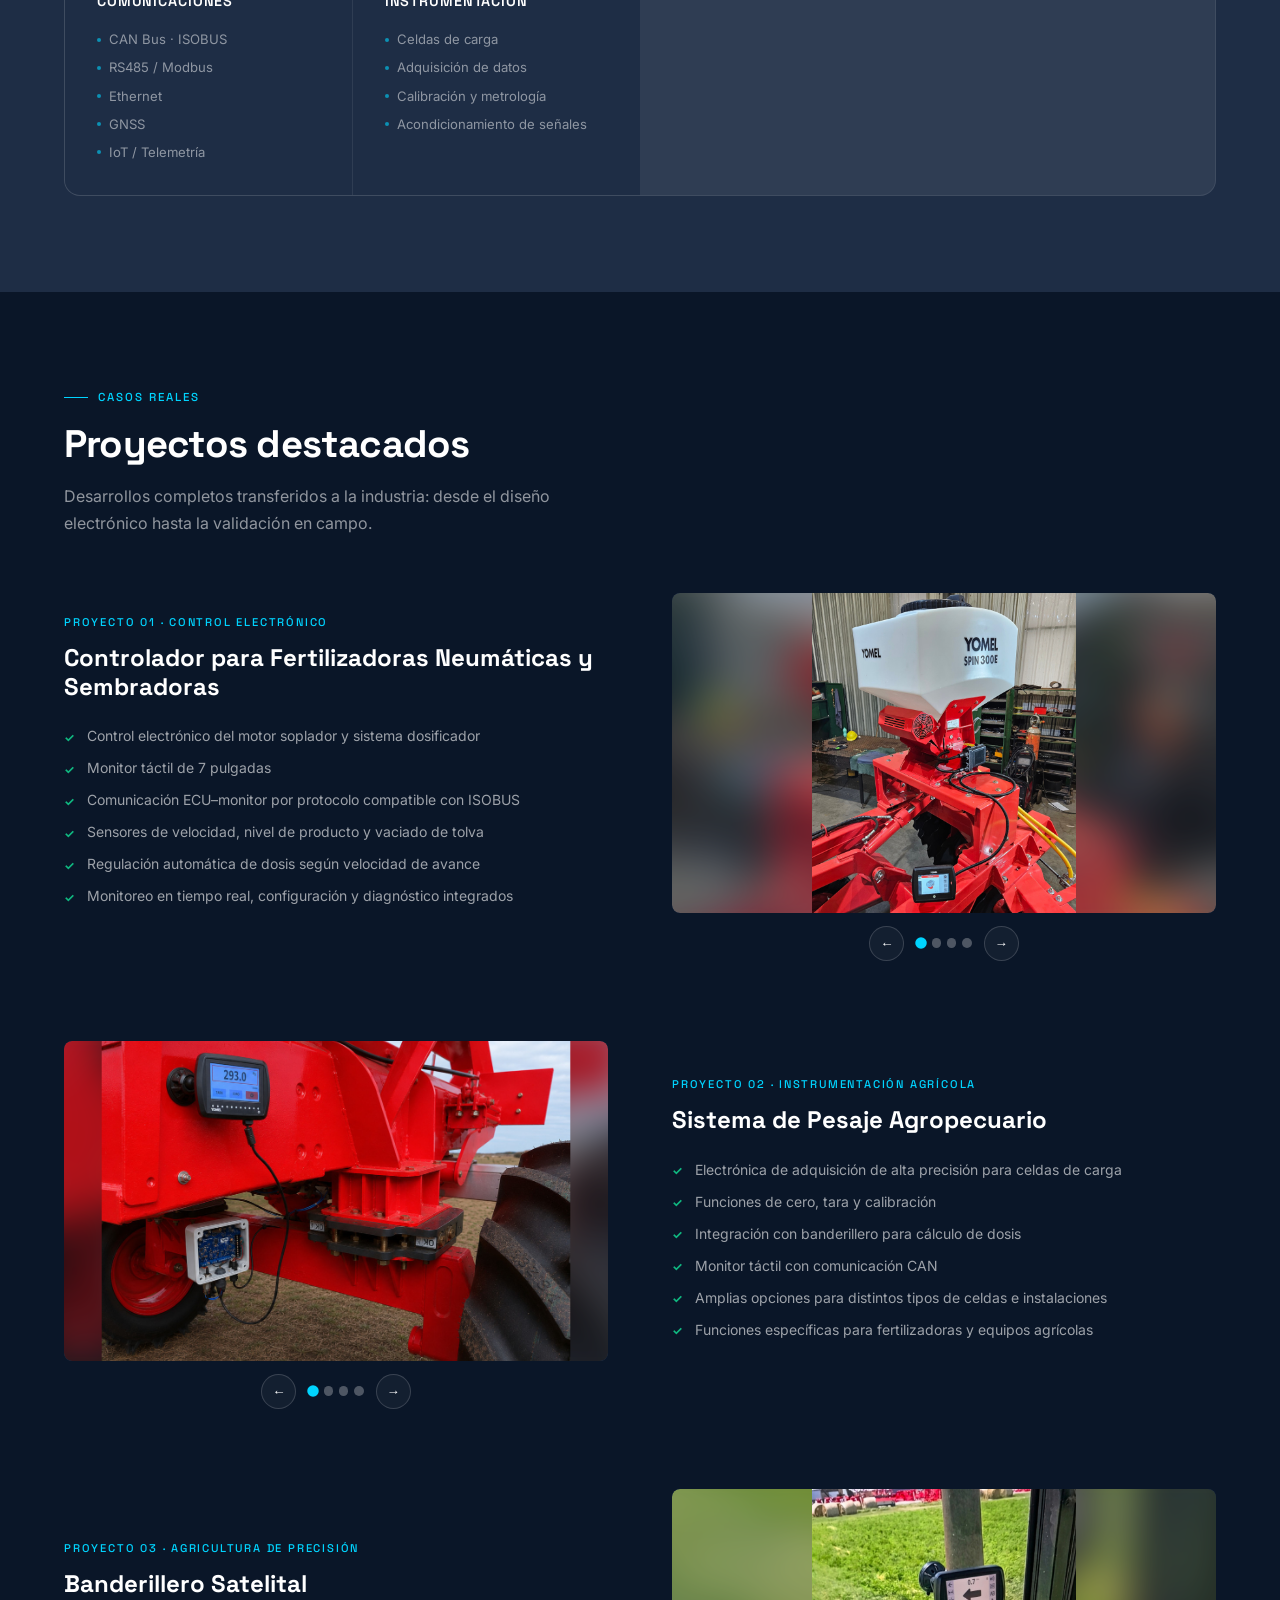
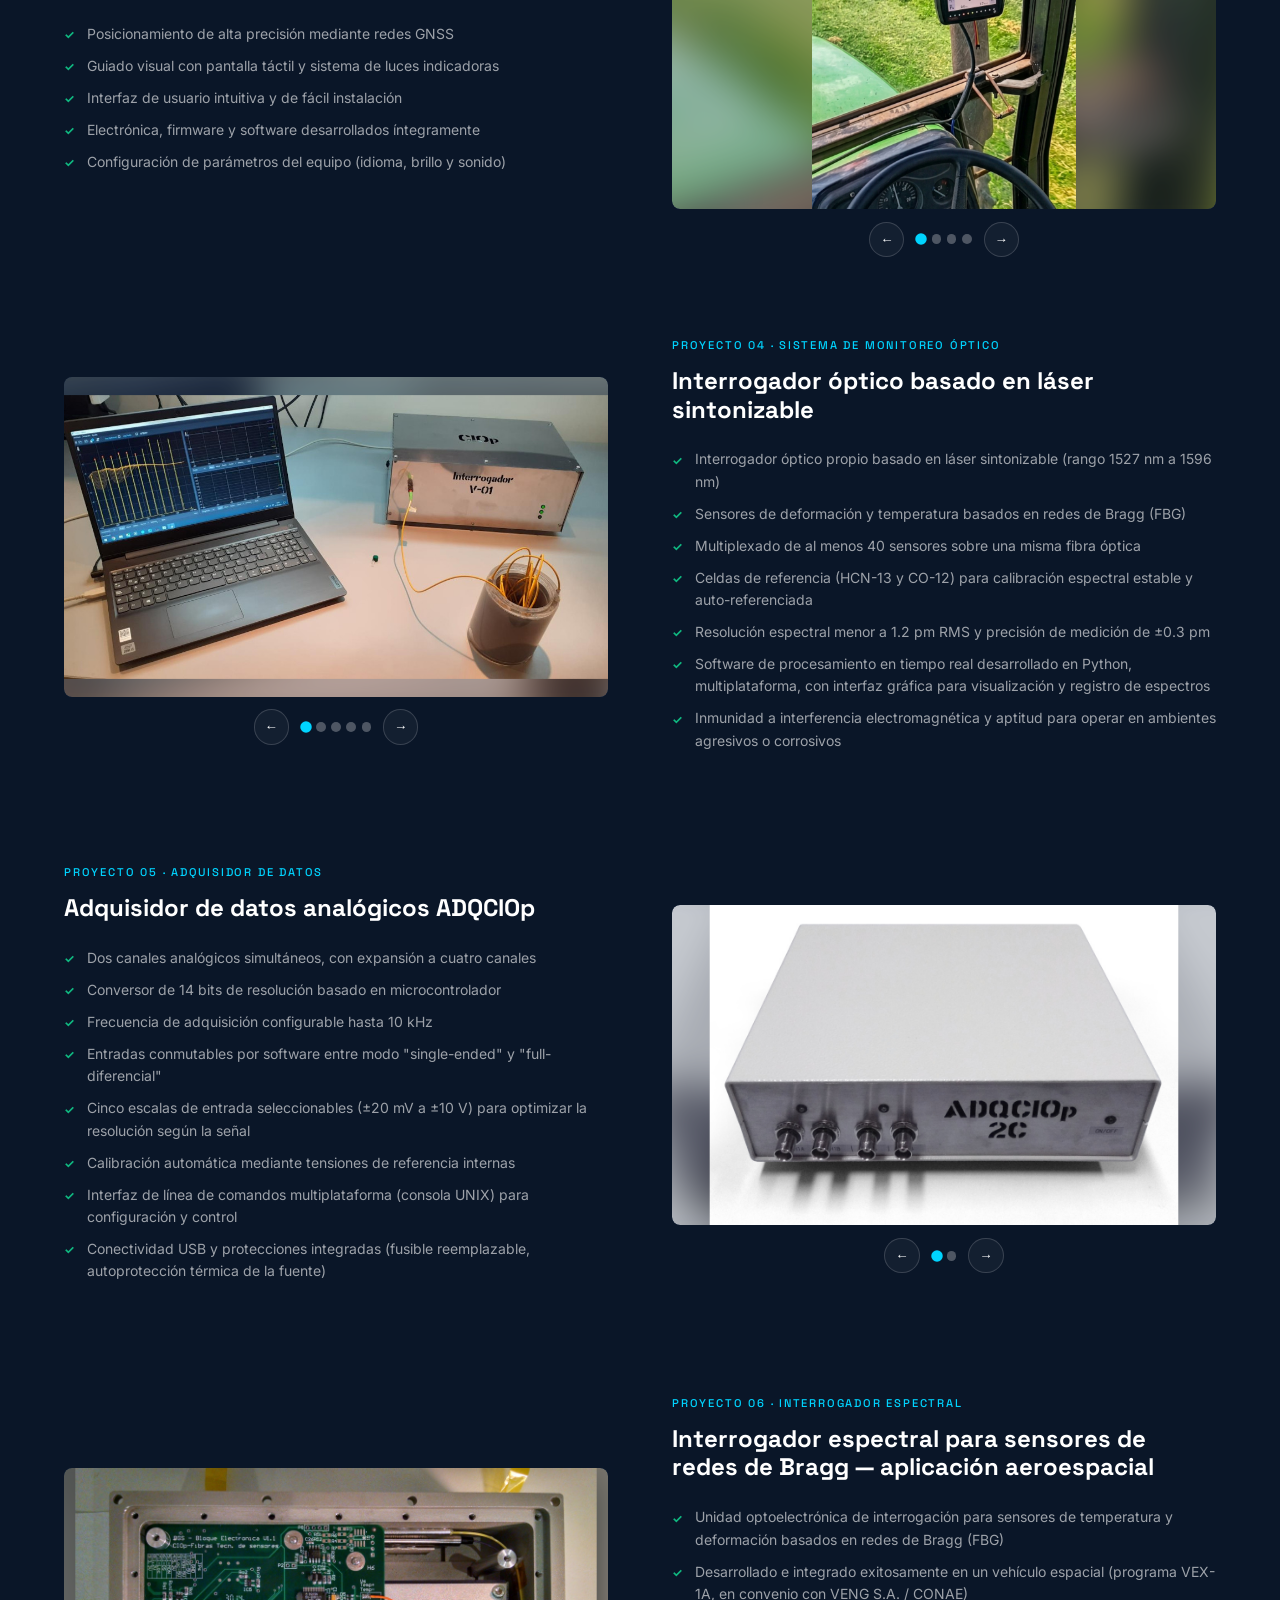
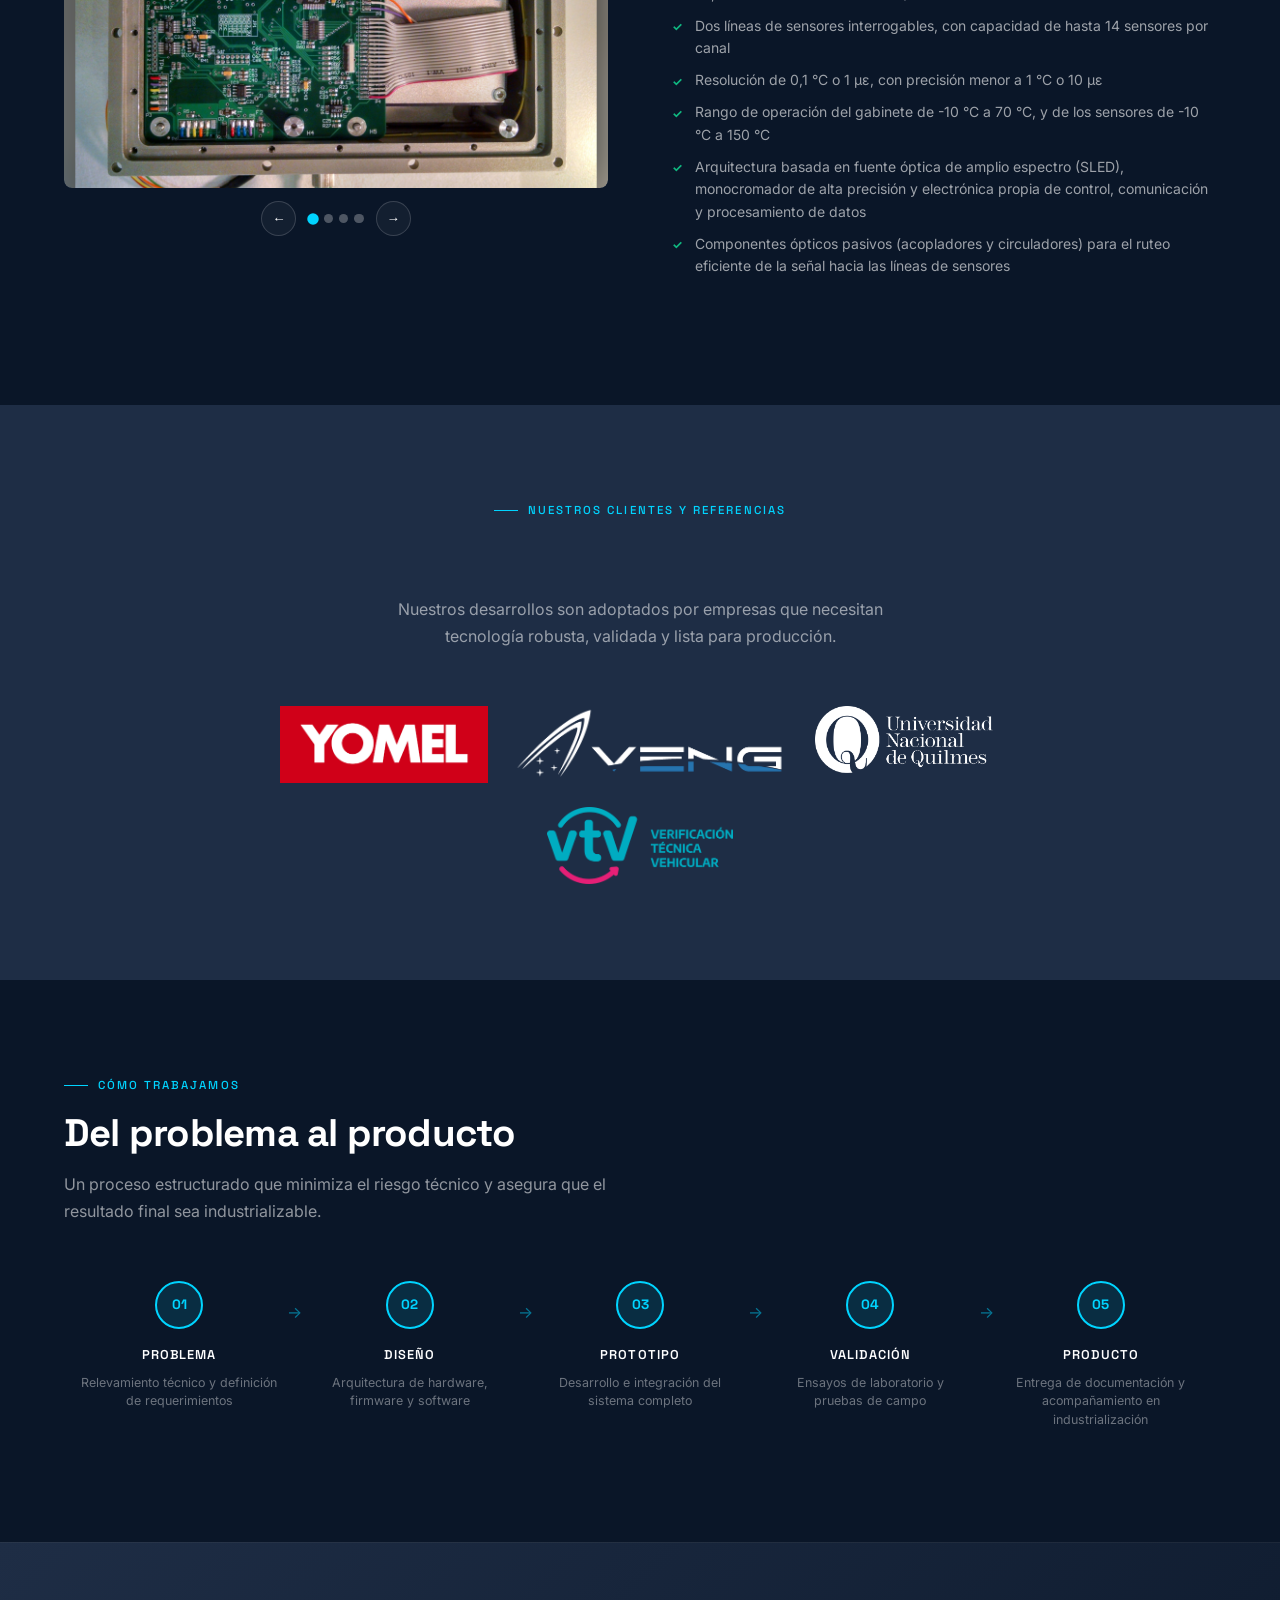
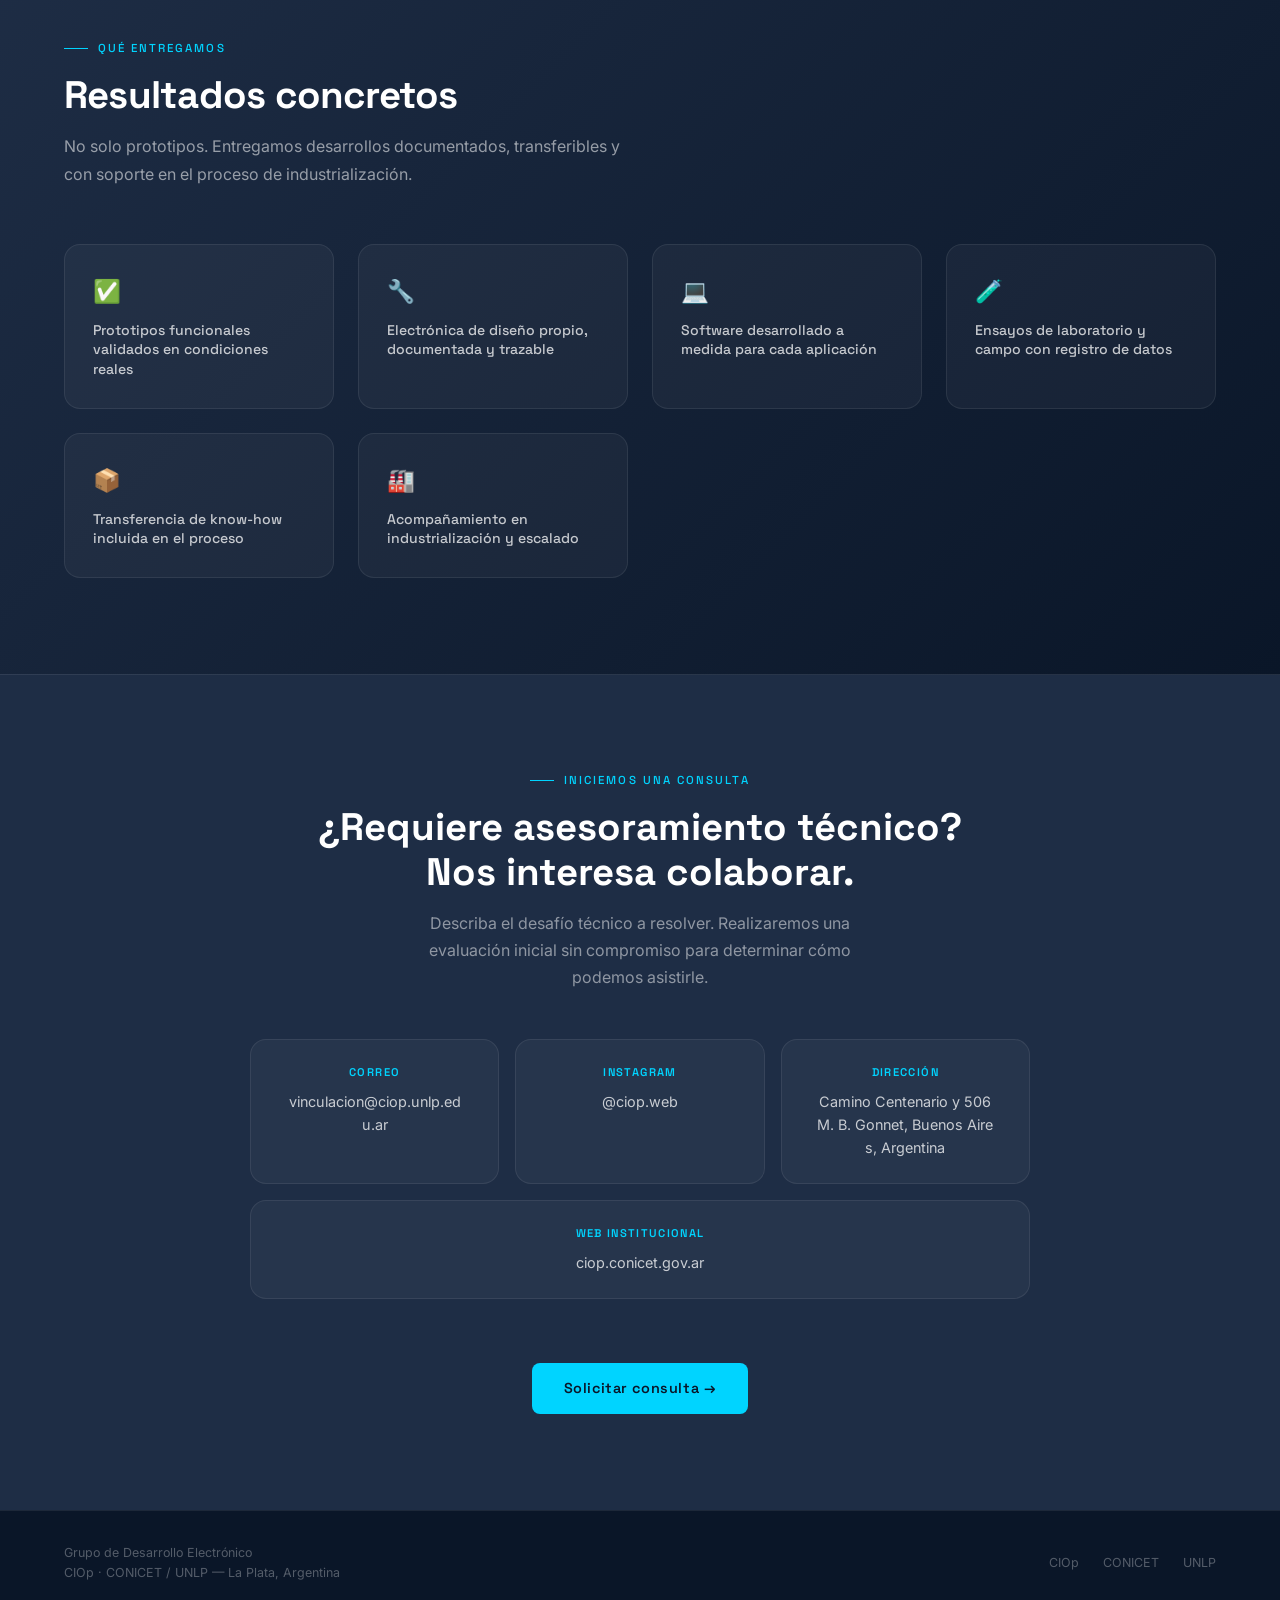
==== commit 2038bd2a: "feat: implement lightweight client-side i18n system with dynamic data-attribute rendering support" ====
--- a/index.html
+++ b/index.html
@@ -1,29 +1,39 @@
 <!DOCTYPE html>
 <html lang="es">
+
 <head>
   <meta charset="UTF-8" />
   <meta name="viewport" content="width=device-width, initial-scale=1.0" />
   <title>Grupo de Desarrollo Electrónico — CIOp / CONICET</title>
   <link rel="preconnect" href="https://fonts.googleapis.com" />
   <link rel="preconnect" href="https://fonts.gstatic.com" crossorigin />
-  <link href="https://fonts.googleapis.com/css2?family=Space+Grotesk:wght@300;400;500;600;700&family=Inter:wght@300;400;500&display=swap" rel="stylesheet" />
+  <link
+    href="https://fonts.googleapis.com/css2?family=Space+Grotesk:wght@300;400;500;600;700&family=Inter:wght@300;400;500&display=swap"
+    rel="stylesheet" />
   <link rel="stylesheet" href="styles.css" />
 </head>
+
 <body>
 
   <!-- ── NAV ─────────────────────────────────────────────────── -->
   <nav>
     <div class="nav-logo">
       <span class="nav-logo-dot"></span>
-      GDE · CIOp / CONICET
+      <span data-i18n="nav.logo">GDE · CIOp / CONICET</span>
     </div>
     <ul class="nav-links">
-      <li><a href="#capacidades">Capacidades</a></li>
-      <li><a href="#proyectos">Proyectos</a></li>
-      <li><a href="#proceso">Proceso</a></li>
-      <li><a href="#contacto">Contacto</a></li>
+      <li><a href="#capacidades" data-i18n="nav.links.capacidades">Capacidades</a></li>
+      <li><a href="#proyectos" data-i18n="nav.links.proyectos">Proyectos</a></li>
+      <li><a href="#proceso" data-i18n="nav.links.proceso">Proceso</a></li>
+      <li><a href="#contacto" data-i18n="nav.links.contacto">Contacto</a></li>
     </ul>
-    <a class="nav-cta" href="#contacto">Consultar proyecto</a>
+    <div class="nav-controls">
+      <a class="nav-cta" href="#contacto" data-i18n="nav.cta">Consultar proyecto</a>
+      <div class="nav-lang-switch">
+        <button data-lang="es" class="nav-lang-btn">ES</button>
+        <button data-lang="en" class="nav-lang-btn">EN</button>
+      </div>
+    </div>
   </nav>
 
   <!-- ── HERO ────────────────────────────────────────────────── -->
@@ -31,27 +41,28 @@
     <div class="hero-bg"></div>
 
     <div class="hero-content">
-      <p class="hero-eyebrow">Transferencia tecnológica · Ingeniería aplicada</p>
-      <h1 class="hero-title">
+      <p class="hero-eyebrow" data-i18n="hero.eyebrow">Transferencia tecnológica · Ingeniería aplicada</p>
+      <h1 class="hero-title" data-i18n-html="hero.title">
         Transferencia tecnológica <br> e <em>ingeniería</em> aplicada.
       </h1>
-      <h2 class="section-title reveal"><em>Grupo de desarrollo electrónico</em></h2>
-      <p class="hero-subtitle">
+      <h2 class="section-title reveal" data-i18n-html="hero.subtitle_label"><em>Grupo de desarrollo electrónico</em>
+      </h2>
+      <p class="hero-subtitle" data-i18n="hero.subtitle">
         Desarrollamos electrónica, firmware y software a medida para la industria.
         Transformamos necesidades técnicas concretas en soluciones validadas, listas para ser industrializadas.
       </p>
       <div class="hero-actions">
-        <a class="btn-primary" href="#proyectos">Ver proyectos</a>
-        <a class="btn-ghost" href="#contacto">Hablar con el equipo</a>
+        <a class="btn-primary" href="#proyectos" data-i18n="hero.btn_projects">Ver proyectos</a>
+        <a class="btn-ghost" href="#contacto" data-i18n="hero.btn_team">Hablar con el equipo</a>
       </div>
     </div>
   </section>
 
   <!-- ── CAPACIDADES ──────────────────────────────────────────── -->
   <section id="capacidades">
-    <p class="section-eyebrow reveal">Qué hacemos</p>
-    <h2 class="section-title reveal">Capacidades técnicas</h2>
-    <p class="section-lead reveal">
+    <p class="section-eyebrow reveal" data-i18n="capacidades.eyebrow">Qué hacemos</p>
+    <h2 class="section-title reveal" data-i18n="capacidades.title">Capacidades técnicas</h2>
+    <p class="section-lead reveal" data-i18n="capacidades.lead">
       Un equipo multidisciplinario con infraestructura de laboratorio y experiencia en el ciclo completo de desarrollo.
     </p>
 
@@ -59,8 +70,8 @@
 
       <div class="cap-card">
         <div class="cap-icon">⚡</div>
-        <div class="cap-title">Electrónica</div>
-        <ul class="cap-list">
+        <div class="cap-title" data-i18n="capacidades.cards.electronica.title">Electrónica</div>
+        <ul class="cap-list" data-i18n-list="capacidades.cards.electronica.items">
           <li>Diseño analógico y digital</li>
           <li>Diseño de PCB</li>
           <li>EMC / EMI</li>
@@ -71,8 +82,8 @@
 
       <div class="cap-card">
         <div class="cap-icon">🔬</div>
-        <div class="cap-title">Prototipado y validación</div>
-        <ul class="cap-list">
+        <div class="cap-title" data-i18n="capacidades.cards.prototipado.title">Prototipado y validación</div>
+        <ul class="cap-list" data-i18n-list="capacidades.cards.prototipado.items">
           <li>Laboratorio electrónico</li>
           <li>Ensayos funcionales</li>
           <li>Integración de sistemas</li>
@@ -83,8 +94,8 @@
 
       <div class="cap-card">
         <div class="cap-icon">💾</div>
-        <div class="cap-title">Sistemas embebidos</div>
-        <ul class="cap-list">
+        <div class="cap-title" data-i18n="capacidades.cards.embebidos.title">Sistemas embebidos</div>
+        <ul class="cap-list" data-i18n-list="capacidades.cards.embebidos.items">
           <li>STM32 · ESP32 · RPi · SoC</li>
           <li>Microcontroladores</li>
           <li>RTOS</li>
@@ -95,8 +106,8 @@
 
       <div class="cap-card">
         <div class="cap-icon">🖥</div>
-        <div class="cap-title">Software</div>
-        <ul class="cap-list">
+        <div class="cap-title" data-i18n="capacidades.cards.software.title">Software</div>
+        <ul class="cap-list" data-i18n-list="capacidades.cards.software.items">
           <li>Aplicaciones de escritorio</li>
           <li>Interfaces gráficas</li>
           <li>Procesamiento de datos</li>
@@ -107,8 +118,8 @@
 
       <div class="cap-card">
         <div class="cap-icon">📡</div>
-        <div class="cap-title">Comunicaciones</div>
-        <ul class="cap-list">
+        <div class="cap-title" data-i18n="capacidades.cards.comunicaciones.title">Comunicaciones</div>
+        <ul class="cap-list" data-i18n-list="capacidades.cards.comunicaciones.items">
           <li>CAN Bus · ISOBUS</li>
           <li>RS485 / Modbus</li>
           <li>Ethernet</li>
@@ -119,8 +130,8 @@
 
       <div class="cap-card">
         <div class="cap-icon">📏</div>
-        <div class="cap-title">Instrumentación</div>
-        <ul class="cap-list">
+        <div class="cap-title" data-i18n="capacidades.cards.instrumentacion.title">Instrumentación</div>
+        <ul class="cap-list" data-i18n-list="capacidades.cards.instrumentacion.items">
           <li>Celdas de carga</li>
           <li>Adquisición de datos</li>
           <li>Calibración y metrología</li>
@@ -133,9 +144,9 @@
 
   <!-- ── PROYECTOS ────────────────────────────────────────────── -->
   <section id="proyectos">
-    <p class="section-eyebrow reveal">Casos reales</p>
-    <h2 class="section-title reveal">Proyectos destacados</h2>
-    <p class="section-lead reveal">
+    <p class="section-eyebrow reveal" data-i18n="proyectos.eyebrow">Casos reales</p>
+    <h2 class="section-title reveal" data-i18n="proyectos.title">Proyectos destacados</h2>
+    <p class="section-lead reveal" data-i18n="proyectos.lead">
       Desarrollos completos transferidos a la industria: desde el diseño electrónico hasta la validación en campo.
     </p>
 
@@ -143,9 +154,10 @@
       <!-- Proyecto 1: Fertilizadora -->
       <div class="project-item reveal">
         <div class="project-text">
-          <p class="project-label">Proyecto 01 · Control electrónico</p>
-          <h3 class="project-title">Controlador para Fertilizadoras Neumáticas y Sembradoras</h3>
-          <ul class="project-features">
+          <p class="project-label" data-i18n="proyectos.proyecto_1.label">Proyecto 01 · Control electrónico</p>
+          <h3 class="project-title" data-i18n="proyectos.proyecto_1.title">Controlador para Fertilizadoras Neumáticas y
+            Sembradoras</h3>
+          <ul class="project-features" data-i18n-list="proyectos.proyecto_1.features">
             <li>Control electrónico del motor soplador y sistema dosificador</li>
             <li>Monitor táctil de 7 pulgadas</li>
             <li>Comunicación ECU–monitor por protocolo compatible con ISOBUS</li>
@@ -170,14 +182,16 @@
             </div>
           </div>
           <div class="project-gallery-controls">
-            <button class="project-gallery-btn project-gallery-btn--prev" type="button" aria-label="Foto anterior">←</button>
+            <button class="project-gallery-btn project-gallery-btn--prev" type="button"
+              aria-label="Foto anterior">←</button>
             <div class="project-gallery-dots">
               <button class="project-gallery-dot is-active" type="button" aria-label="Ver foto 1"></button>
               <button class="project-gallery-dot" type="button" aria-label="Ver foto 2"></button>
               <button class="project-gallery-dot" type="button" aria-label="Ver foto 3"></button>
               <button class="project-gallery-dot" type="button" aria-label="Ver foto 4"></button>
             </div>
-            <button class="project-gallery-btn project-gallery-btn--next" type="button" aria-label="Foto siguiente">→</button>
+            <button class="project-gallery-btn project-gallery-btn--next" type="button"
+              aria-label="Foto siguiente">→</button>
           </div>
         </div>
       </div>
@@ -185,9 +199,9 @@
       <!-- Proyecto 2: Pesaje -->
       <div class="project-item reveal">
         <div class="project-text">
-          <p class="project-label">Proyecto 02 · Instrumentación agrícola</p>
-          <h3 class="project-title">Sistema de Pesaje Agropecuario</h3>
-          <ul class="project-features">
+          <p class="project-label" data-i18n="proyectos.proyecto_2.label">Proyecto 02 · Instrumentación agrícola</p>
+          <h3 class="project-title" data-i18n="proyectos.proyecto_2.title">Sistema de Pesaje Agropecuario</h3>
+          <ul class="project-features" data-i18n-list="proyectos.proyecto_2.features">
             <li>Electrónica de adquisición de alta precisión para celdas de carga</li>
             <li>Funciones de cero, tara y calibración</li>
             <li>Integración con banderillero para cálculo de dosis</li>
@@ -212,14 +226,16 @@
             </div>
           </div>
           <div class="project-gallery-controls">
-            <button class="project-gallery-btn project-gallery-btn--prev" type="button" aria-label="Foto anterior">←</button>
+            <button class="project-gallery-btn project-gallery-btn--prev" type="button"
+              aria-label="Foto anterior">←</button>
             <div class="project-gallery-dots">
               <button class="project-gallery-dot is-active" type="button" aria-label="Ver foto 1"></button>
               <button class="project-gallery-dot" type="button" aria-label="Ver foto 2"></button>
               <button class="project-gallery-dot" type="button" aria-label="Ver foto 3"></button>
               <button class="project-gallery-dot" type="button" aria-label="Ver foto 4"></button>
             </div>
-            <button class="project-gallery-btn project-gallery-btn--next" type="button" aria-label="Foto siguiente">→</button>
+            <button class="project-gallery-btn project-gallery-btn--next" type="button"
+              aria-label="Foto siguiente">→</button>
           </div>
         </div>
       </div>
@@ -227,9 +243,9 @@
       <!-- Proyecto 3: Banderillero -->
       <div class="project-item reveal">
         <div class="project-text">
-          <p class="project-label">Proyecto 03 · Agricultura de precisión</p>
-          <h3 class="project-title">Banderillero Satelital</h3>
-          <ul class="project-features">
+          <p class="project-label" data-i18n="proyectos.proyecto_3.label">Proyecto 03 · Agricultura de precisión</p>
+          <h3 class="project-title" data-i18n="proyectos.proyecto_3.title">Banderillero Satelital</h3>
+          <ul class="project-features" data-i18n-list="proyectos.proyecto_3.features">
             <li>Posicionamiento de alta precisión mediante redes GNSS</li>
             <li>Guiado visual con pantalla táctil y sistema de luces indicadoras</li>
             <li>Interfaz de usuario intuitiva y de fácil instalación</li>
@@ -253,14 +269,16 @@
             </div>
           </div>
           <div class="project-gallery-controls">
-            <button class="project-gallery-btn project-gallery-btn--prev" type="button" aria-label="Foto anterior">←</button>
+            <button class="project-gallery-btn project-gallery-btn--prev" type="button"
+              aria-label="Foto anterior">←</button>
             <div class="project-gallery-dots">
               <button class="project-gallery-dot is-active" type="button" aria-label="Ver foto 1"></button>
               <button class="project-gallery-dot" type="button" aria-label="Ver foto 2"></button>
               <button class="project-gallery-dot" type="button" aria-label="Ver foto 3"></button>
               <button class="project-gallery-dot" type="button" aria-label="Ver foto 4"></button>
             </div>
-            <button class="project-gallery-btn project-gallery-btn--next" type="button" aria-label="Foto siguiente">→</button>
+            <button class="project-gallery-btn project-gallery-btn--next" type="button"
+              aria-label="Foto siguiente">→</button>
           </div>
         </div>
       </div>
@@ -268,16 +286,19 @@
       <!-- Proyecto 4: Interrogador láser -->
       <div class="project-item reveal">
         <div class="project-text">
-          <p class="project-label">Proyecto 04 · Sistema de monitoreo óptico</p>
-          <h3 class="project-title">Interrogador óptico basado en láser sintonizable</h3>
-          <ul class="project-features">
+          <p class="project-label" data-i18n="proyectos.proyecto_4.label">Proyecto 04 · Sistema de monitoreo óptico</p>
+          <h3 class="project-title" data-i18n="proyectos.proyecto_4.title">Interrogador óptico basado en láser
+            sintonizable</h3>
+          <ul class="project-features" data-i18n-list="proyectos.proyecto_4.features">
             <li>Interrogador óptico propio basado en láser sintonizable (rango 1527 nm a 1596 nm)</li>
             <li>Sensores de deformación y temperatura basados en redes de Bragg (FBG)</li>
             <li>Multiplexado de al menos 40 sensores sobre una misma fibra óptica</li>
             <li>Celdas de referencia (HCN-13 y CO-12) para calibración espectral estable y auto-referenciada</li>
             <li>Resolución espectral menor a 1.2 pm RMS y precisión de medición de ±0.3 pm</li>
-            <li>Software de procesamiento en tiempo real desarrollado en Python, multiplataforma, con interfaz gráfica para visualización y registro de espectros</li>
-            <li>Inmunidad a interferencia electromagnética y aptitud para operar en ambientes agresivos o corrosivos</li>
+            <li>Software de procesamiento en tiempo real desarrollado en Python, multiplataforma, con interfaz gráfica
+              para visualización y registro de espectros</li>
+            <li>Inmunidad a interferencia electromagnética y aptitud para operar en ambientes agresivos o corrosivos
+            </li>
           </ul>
         </div>
         <div class="project-gallery" data-carousel>
@@ -299,7 +320,8 @@
             </div>
           </div>
           <div class="project-gallery-controls">
-            <button class="project-gallery-btn project-gallery-btn--prev" type="button" aria-label="Foto anterior">←</button>
+            <button class="project-gallery-btn project-gallery-btn--prev" type="button"
+              aria-label="Foto anterior">←</button>
             <div class="project-gallery-dots">
               <button class="project-gallery-dot is-active" type="button" aria-label="Ver foto 1"></button>
               <button class="project-gallery-dot" type="button" aria-label="Ver foto 2"></button>
@@ -307,7 +329,8 @@
               <button class="project-gallery-dot" type="button" aria-label="Ver foto 4"></button>
               <button class="project-gallery-dot" type="button" aria-label="Ver foto 5"></button>
             </div>
-            <button class="project-gallery-btn project-gallery-btn--next" type="button" aria-label="Foto siguiente">→</button>
+            <button class="project-gallery-btn project-gallery-btn--next" type="button"
+              aria-label="Foto siguiente">→</button>
           </div>
         </div>
       </div>
@@ -315,17 +338,19 @@
       <!-- Proyecto 5: Adquisidor de datos -->
       <div class="project-item reveal">
         <div class="project-text">
-          <p class="project-label">Proyecto 05 · Adquisidor de datos</p>
-          <h3 class="project-title">Adquisidor de datos analógicos ADQCIOp</h3>
-          <ul class="project-features">
+          <p class="project-label" data-i18n="proyectos.proyecto_5.label">Proyecto 05 · Adquisidor de datos</p>
+          <h3 class="project-title" data-i18n="proyectos.proyecto_5.title">Adquisidor de datos analógicos ADQCIOp</h3>
+          <ul class="project-features" data-i18n-list="proyectos.proyecto_5.features">
             <li>Dos canales analógicos simultáneos, con expansión a cuatro canales</li>
             <li>Conversor de 14 bits de resolución basado en microcontrolador</li>
             <li>Frecuencia de adquisición configurable hasta 10 kHz</li>
             <li>Entradas conmutables por software entre modo "single-ended" y "full-diferencial"</li>
-            <li>Cinco escalas de entrada seleccionables (±20 mV a ±10 V) para optimizar la resolución según la señal</li>
+            <li>Cinco escalas de entrada seleccionables (±20 mV a ±10 V) para optimizar la resolución según la señal
+            </li>
             <li>Calibración automática mediante tensiones de referencia internas</li>
             <li>Interfaz de línea de comandos multiplataforma (consola UNIX) para configuración y control</li>
-            <li>Conectividad USB y protecciones integradas (fusible reemplazable, autoprotección térmica de la fuente)</li>
+            <li>Conectividad USB y protecciones integradas (fusible reemplazable, autoprotección térmica de la fuente)
+            </li>
           </ul>
         </div>
         <div class="project-gallery" data-carousel>
@@ -338,12 +363,14 @@
             </div>
           </div>
           <div class="project-gallery-controls">
-            <button class="project-gallery-btn project-gallery-btn--prev" type="button" aria-label="Foto anterior">←</button>
+            <button class="project-gallery-btn project-gallery-btn--prev" type="button"
+              aria-label="Foto anterior">←</button>
             <div class="project-gallery-dots">
               <button class="project-gallery-dot is-active" type="button" aria-label="Ver foto 1"></button>
               <button class="project-gallery-dot" type="button" aria-label="Ver foto 2"></button>
             </div>
-            <button class="project-gallery-btn project-gallery-btn--next" type="button" aria-label="Foto siguiente">→</button>
+            <button class="project-gallery-btn project-gallery-btn--next" type="button"
+              aria-label="Foto siguiente">→</button>
           </div>
         </div>
       </div>
@@ -351,16 +378,21 @@
       <!-- Proyecto 6: Interrogador espectral-->
       <div class="project-item reveal">
         <div class="project-text">
-          <p class="project-label">Proyecto 06 · Interrogador espectral</p>
-          <h3 class="project-title">Interrogador espectral para sensores de redes de Bragg — aplicación aeroespacial</h3>
-          <ul class="project-features">
-            <li>Unidad optoelectrónica de interrogación para sensores de temperatura y deformación basados en redes de Bragg (FBG)</li>
-            <li>Desarrollado e integrado exitosamente en un vehículo espacial (programa VEX-1A, en convenio con VENG S.A. / CONAE)</li>
+          <p class="project-label" data-i18n="proyectos.proyecto_6.label">Proyecto 06 · Interrogador espectral</p>
+          <h3 class="project-title" data-i18n="proyectos.proyecto_6.title">Interrogador espectral para sensores de redes
+            de Bragg — aplicación aeroespacial</h3>
+          <ul class="project-features" data-i18n-list="proyectos.proyecto_6.features">
+            <li>Unidad optoelectrónica de interrogación para sensores de temperatura y deformación basados en redes de
+              Bragg (FBG)</li>
+            <li>Desarrollado e integrado exitosamente en un vehículo espacial (programa VEX-1A, en convenio con VENG
+              S.A. / CONAE)</li>
             <li>Dos líneas de sensores interrogables, con capacidad de hasta 14 sensores por canal</li>
             <li>Resolución de 0,1 °C o 1 µε, con precisión menor a 1 °C o 10 µε</li>
             <li>Rango de operación del gabinete de -10 °C a 70 °C, y de los sensores de -10 °C a 150 °C</li>
-            <li>Arquitectura basada en fuente óptica de amplio espectro (SLED), monocromador de alta precisión y electrónica propia de control, comunicación y procesamiento de datos</li>
-            <li>Componentes ópticos pasivos (acopladores y circuladores) para el ruteo eficiente de la señal hacia las líneas de sensores</li>
+            <li>Arquitectura basada en fuente óptica de amplio espectro (SLED), monocromador de alta precisión y
+              electrónica propia de control, comunicación y procesamiento de datos</li>
+            <li>Componentes ópticos pasivos (acopladores y circuladores) para el ruteo eficiente de la señal hacia las
+              líneas de sensores</li>
           </ul>
         </div>
         <div class="project-gallery" data-carousel>
@@ -379,14 +411,16 @@
             </div>
           </div>
           <div class="project-gallery-controls">
-            <button class="project-gallery-btn project-gallery-btn--prev" type="button" aria-label="Foto anterior">←</button>
+            <button class="project-gallery-btn project-gallery-btn--prev" type="button"
+              aria-label="Foto anterior">←</button>
             <div class="project-gallery-dots">
               <button class="project-gallery-dot is-active" type="button" aria-label="Ver foto 1"></button>
               <button class="project-gallery-dot" type="button" aria-label="Ver foto 2"></button>
               <button class="project-gallery-dot" type="button" aria-label="Ver foto 3"></button>
               <button class="project-gallery-dot" type="button" aria-label="Ver foto 4"></button>
             </div>
-            <button class="project-gallery-btn project-gallery-btn--next" type="button" aria-label="Foto siguiente">→</button>
+            <button class="project-gallery-btn project-gallery-btn--next" type="button"
+              aria-label="Foto siguiente">→</button>
           </div>
         </div>
       </div>
@@ -396,10 +430,14 @@
 
   <!-- ── CLIENTES ─────────────────────────────────────────────── -->
   <section id="clientes">
-    <p class="section-eyebrow reveal" style="justify-content: center;">Nuestros clientes y referencias</p>
-    <h2 class="section-title reveal" style="text-align:center;">Instituciones y empresas con las que trabajamos</h2>
-    <p class="section-lead reveal" style="text-align:center; margin-left:auto; margin-right:auto;">
-      Nuestros desarrollos son adoptados por empresas que necesitan tecnología robusta, validada y lista para producción.
+    <p class="section-eyebrow reveal" style="justify-content: center;" data-i18n="clientes.eyebrow">Nuestros clientes y
+      referencias</p>
+    <h2 class="section-title reveal" style="text-align:center;" data-i18n="clientes.title">Instituciones y empresas con
+      las que trabajamos</h2>
+    <p class="section-lead reveal" style="text-align:center; margin-left:auto; margin-right:auto;"
+      data-i18n="clientes.lead">
+      Nuestros desarrollos son adoptados por empresas que necesitan tecnología robusta, validada y lista para
+      producción.
     </p>
 
     <div class="clients-grid reveal">
@@ -424,110 +462,124 @@
 
   <!-- ── PROCESO ──────────────────────────────────────────────── -->
   <section id="proceso">
-    <p class="section-eyebrow reveal">Cómo trabajamos</p>
-    <h2 class="section-title reveal">Del problema al producto</h2>
-    <p class="section-lead reveal">
+    <p class="section-eyebrow reveal" data-i18n="proceso.eyebrow">Cómo trabajamos</p>
+    <h2 class="section-title reveal" data-i18n="proceso.title">Del problema al producto</h2>
+    <p class="section-lead reveal" data-i18n="proceso.lead">
       Un proceso estructurado que minimiza el riesgo técnico y asegura que el resultado final sea industrializable.
     </p>
 
     <div class="process-flow reveal">
       <div class="process-step">
         <div class="step-num">01</div>
-        <div class="step-name">Problema</div>
-        <div class="step-desc">Relevamiento técnico y definición de requerimientos</div>
+        <div class="step-name" data-i18n="proceso.steps.0.name">Problema</div>
+        <div class="step-desc" data-i18n="proceso.steps.0.desc">Relevamiento técnico y definición de requerimientos
+        </div>
       </div>
       <div class="process-step">
         <div class="step-num">02</div>
-        <div class="step-name">Diseño</div>
-        <div class="step-desc">Arquitectura de hardware, firmware y software</div>
+        <div class="step-name" data-i18n="proceso.steps.1.name">Diseño</div>
+        <div class="step-desc" data-i18n="proceso.steps.1.desc">Arquitectura de hardware, firmware y software</div>
       </div>
       <div class="process-step">
         <div class="step-num">03</div>
-        <div class="step-name">Prototipo</div>
-        <div class="step-desc">Desarrollo e integración del sistema completo</div>
+        <div class="step-name" data-i18n="proceso.steps.2.name">Prototipo</div>
+        <div class="step-desc" data-i18n="proceso.steps.2.desc">Desarrollo e integración del sistema completo</div>
       </div>
       <div class="process-step">
         <div class="step-num">04</div>
-        <div class="step-name">Validación</div>
-        <div class="step-desc">Ensayos de laboratorio y pruebas de campo</div>
+        <div class="step-name" data-i18n="proceso.steps.3.name">Validación</div>
+        <div class="step-desc" data-i18n="proceso.steps.3.desc">Ensayos de laboratorio y pruebas de campo</div>
       </div>
       <div class="process-step">
         <div class="step-num">05</div>
-        <div class="step-name">Producto</div>
-        <div class="step-desc">Entrega de documentación y acompañamiento en industrialización</div>
+        <div class="step-name" data-i18n="proceso.steps.4.name">Producto</div>
+        <div class="step-desc" data-i18n="proceso.steps.4.desc">Entrega de documentación y acompañamiento en
+          industrialización</div>
       </div>
     </div>
   </section>
 
   <!-- ── RESULTADOS ───────────────────────────────────────────── -->
   <section id="resultados">
-    <p class="section-eyebrow reveal">Qué entregamos</p>
-    <h2 class="section-title reveal">Resultados concretos</h2>
-    <p class="section-lead reveal">
-      No solo prototipos. Entregamos desarrollos documentados, transferibles y con soporte en el proceso de industrialización.
+    <p class="section-eyebrow reveal" data-i18n="resultados.eyebrow">Qué entregamos</p>
+    <h2 class="section-title reveal" data-i18n="resultados.title">Resultados concretos</h2>
+    <p class="section-lead reveal" data-i18n="resultados.lead">
+      No solo prototipos. Entregamos desarrollos documentados, transferibles y con soporte en el proceso de
+      industrialización.
     </p>
     <div class="results-grid reveal">
       <div class="result-card">
         <div class="result-icon">✅</div>
-        <div class="result-text">Prototipos funcionales validados en condiciones reales</div>
+        <div class="result-text" data-i18n="resultados.items.0">Prototipos funcionales validados en condiciones reales
+        </div>
       </div>
       <div class="result-card">
         <div class="result-icon">🔧</div>
-        <div class="result-text">Electrónica de diseño propio, documentada y trazable</div>
+        <div class="result-text" data-i18n="resultados.items.1">Electrónica de diseño propio, documentada y trazable
+        </div>
       </div>
       <div class="result-card">
         <div class="result-icon">💻</div>
-        <div class="result-text">Software desarrollado a medida para cada aplicación</div>
+        <div class="result-text" data-i18n="resultados.items.2">Software desarrollado a medida para cada aplicación
+        </div>
       </div>
       <div class="result-card">
         <div class="result-icon">🧪</div>
-        <div class="result-text">Ensayos de laboratorio y campo con registro de datos</div>
+        <div class="result-text" data-i18n="resultados.items.3">Ensayos de laboratorio y campo con registro de datos
+        </div>
       </div>
       <div class="result-card">
         <div class="result-icon">📦</div>
-        <div class="result-text">Transferencia de know-how incluida en el proceso</div>
+        <div class="result-text" data-i18n="resultados.items.4">Transferencia de know-how incluida en el proceso</div>
       </div>
       <div class="result-card">
         <div class="result-icon">🏭</div>
-        <div class="result-text">Acompañamiento en industrialización y escalado</div>
+        <div class="result-text" data-i18n="resultados.items.5">Acompañamiento en industrialización y escalado</div>
       </div>
     </div>
   </section>
 
   <!-- ── CONTACTO ─────────────────────────────────────────────── -->
   <section id="contacto">
-    <p class="section-eyebrow reveal" style="justify-content: center;">Iniciemos una consulta</p>
-    <h2 class="contact-cta-title reveal">¿Requiere asesoramiento técnico?<br>Nos interesa colaborar.</h2>
-    <p class="contact-cta-sub reveal">
-      Describa el desafío técnico a resolver. Realizaremos una evaluación inicial sin compromiso para determinar cómo podemos asistirle.
+    <p class="section-eyebrow reveal" style="justify-content: center;" data-i18n="contacto.eyebrow">Iniciemos una
+      consulta</p>
+    <h2 class="contact-cta-title reveal" data-i18n-html="contacto.title">¿Requiere asesoramiento técnico?<br>Nos
+      interesa colaborar.</h2>
+    <p class="contact-cta-sub reveal" data-i18n="contacto.subtitle">
+      Describa el desafío técnico a resolver. Realizaremos una evaluación inicial sin compromiso para determinar cómo
+      podemos asistirle.
     </p>
 
     <div class="contact-cards reveal">
       <div class="contact-card">
-        <div class="contact-card-label">Correo</div>
+        <div class="contact-card-label" data-i18n="contacto.cards.email.label">Correo</div>
         <div class="contact-card-value">
-          <a href="mailto:vinculacion@ciop.unlp.edu.ar">vinculacion@ciop.unlp.edu.ar</a>
+          <a href="mailto:vinculacion@ciop.unlp.edu.ar"
+            data-i18n="contacto.cards.email.value">vinculacion@ciop.unlp.edu.ar</a>
         </div>
       </div>
       <div class="contact-card">
-        <div class="contact-card-label">Instagram</div>
+        <div class="contact-card-label" data-i18n="contacto.cards.instagram.label">Instagram</div>
         <div class="contact-card-value">
-          <a href="https://instagram.com/ciop.web" target="_blank" rel="noopener">@ciop.web</a>
+          <a href="https://instagram.com/ciop.web" target="_blank" rel="noopener"
+            data-i18n="contacto.cards.instagram.value">@ciop.web</a>
         </div>
       </div>
       <div class="contact-card">
-        <div class="contact-card-label">Dirección</div>
-        <div class="contact-card-value">Camino Centenario y 506<br>M. B. Gonnet, Buenos Aires, Argentina</div>
+        <div class="contact-card-label" data-i18n="contacto.cards.address.label">Dirección</div>
+        <div class="contact-card-value" data-i18n-html="contacto.cards.address.value">Camino Centenario y 506<br>M. B.
+          Gonnet, Buenos Aires, Argentina</div>
       </div>
       <div class="contact-card">
-        <div class="contact-card-label">Web institucional</div>
+        <div class="contact-card-label" data-i18n="contacto.cards.web.label">Web institucional</div>
         <div class="contact-card-value">
-          <a href="https://ciop.conicet.gov.ar/" target="_blank" rel="noopener">ciop.conicet.gov.ar</a>
-        </div>
-      </div>
-    </div>
-
-    <a class="btn-primary" href="mailto:vinculacion@ciop.unlp.edu.ar">Solicitar consulta →</a>
+          <a href="https://ciop.conicet.gov.ar/" target="_blank" rel="noopener"
+            data-i18n="contacto.cards.web.value">ciop.conicet.gov.ar</a>
+        </div>
+      </div>
+    </div>
+
+    <a class="btn-primary" href="mailto:vinculacion@ciop.unlp.edu.ar" data-i18n="contacto.cta">Solicitar consulta →</a>
   </section>
 
   <div class="project-gallery-modal" aria-hidden="true">
@@ -543,14 +595,14 @@
 
   <!-- ── FOOTER ───────────────────────────────────────────────── -->
   <footer>
-    <div class="footer-left">
+    <div class="footer-left" data-i18n-html="footer.left">
       Grupo de Desarrollo Electrónico<br>
       CIOp · CONICET / UNLP — La Plata, Argentina
     </div>
     <div class="footer-right">
-      <a href="https://ciop.conicet.gov.ar/" target="_blank" rel="noopener">CIOp</a>
-      <a href="https://conicet.gov.ar/" target="_blank" rel="noopener">CONICET</a>
-      <a href="https://unlp.edu.ar/" target="_blank" rel="noopener">UNLP</a>
+      <a href="https://ciop.conicet.gov.ar/" target="_blank" rel="noopener" data-i18n="footer.links.ciop">CIOp</a>
+      <a href="https://conicet.gov.ar/" target="_blank" rel="noopener" data-i18n="footer.links.conicet">CONICET</a>
+      <a href="https://unlp.edu.ar/" target="_blank" rel="noopener" data-i18n="footer.links.unlp">UNLP</a>
     </div>
   </footer>
 
@@ -669,5 +721,9 @@
     });
   </script>
 
+  <!-- ── i18n SCRIPT ──────────────────────────────────────────────── -->
+  <script src="./i18n/i18n.js"></script>
+
 </body>
-</html>
+
+</html>
--- a/styles.css
+++ b/styles.css
@@ -1,25 +1,35 @@
 /* ── TOKENS ──────────────────────────────────────────────── */
 :root {
-  --ink:        #0A1628;
-  --ink-light:  #1E2D45;
-  --paper:      #F0F4F8;
+  --ink: #0A1628;
+  --ink-light: #1E2D45;
+  --paper: #F0F4F8;
   --paper-dark: #E2E8F0;
-  --accent:     #00D4FF;
+  --accent: #00D4FF;
   --accent-dim: rgba(0, 212, 255, 0.12);
-  --green:      #10B981;
-  --muted:      #64748B;
-  --white:      #FFFFFF;
-  --card-bg:    rgba(255,255,255,0.04);
-  --border:     rgba(255,255,255,0.08);
-  --r:          8px;
-  --r-lg:       16px;
+  --green: #10B981;
+  --muted: #64748B;
+  --white: #FFFFFF;
+  --card-bg: rgba(255, 255, 255, 0.04);
+  --border: rgba(255, 255, 255, 0.08);
+  --r: 8px;
+  --r-lg: 16px;
   --font-display: 'Space Grotesk', sans-serif;
-  --font-body:    'Inter', sans-serif;
+  --font-body: 'Inter', sans-serif;
 }
 
 /* ── RESET ───────────────────────────────────────────────── */
-*, *::before, *::after { box-sizing: border-box; margin: 0; padding: 0; }
-html { scroll-behavior: smooth; }
+*,
+*::before,
+*::after {
+  box-sizing: border-box;
+  margin: 0;
+  padding: 0;
+}
+
+html {
+  scroll-behavior: smooth;
+}
+
 body {
   font-family: var(--font-body);
   background: var(--ink);
@@ -27,78 +37,183 @@
   overflow-x: hidden;
   line-height: 1.6;
 }
-img { display: block; max-width: 100%; }
-a { color: inherit; text-decoration: none; }
+
+img {
+  display: block;
+  max-width: 100%;
+}
+
+a {
+  color: inherit;
+  text-decoration: none;
+}
 
 /* ── NAV ─────────────────────────────────────────────────── */
 nav {
-  position: fixed; top: 0; left: 0; right: 0; z-index: 100;
-  display: flex; align-items: center; justify-content: space-between;
+  position: fixed;
+  top: 0;
+  left: 0;
+  right: 0;
+  z-index: 100;
+  display: flex;
+  align-items: center;
+  justify-content: space-between;
   padding: 1rem 5vw;
   background: rgba(10, 22, 40, 0.85);
   backdrop-filter: blur(16px);
   border-bottom: 1px solid var(--border);
 }
+
 .nav-logo {
   font-family: var(--font-display);
   font-weight: 600;
   font-size: 0.95rem;
   letter-spacing: 0.04em;
-  display: flex; align-items: center; gap: 0.6rem;
-}
+  display: flex;
+  align-items: center;
+  gap: 0.6rem;
+}
+
 .nav-logo-dot {
-  width: 8px; height: 8px; border-radius: 50%;
+  width: 8px;
+  height: 8px;
+  border-radius: 50%;
   background: var(--accent);
   animation: pulse 2s ease-in-out infinite;
 }
+
 @keyframes pulse {
-  0%, 100% { opacity: 1; transform: scale(1); }
-  50%       { opacity: 0.5; transform: scale(0.7); }
-}
+
+  0%,
+  100% {
+    opacity: 1;
+    transform: scale(1);
+  }
+
+  50% {
+    opacity: 0.5;
+    transform: scale(0.7);
+  }
+}
+
 .nav-links {
-  display: flex; gap: 2rem; list-style: none;
-  font-size: 0.85rem; font-weight: 500; letter-spacing: 0.03em;
-  color: rgba(255,255,255,0.6);
-}
-.nav-links a:hover { color: var(--accent); transition: color 0.2s; }
+  display: flex;
+  gap: 2rem;
+  list-style: none;
+  font-size: 0.85rem;
+  font-weight: 500;
+  letter-spacing: 0.03em;
+  color: rgba(255, 255, 255, 0.6);
+}
+
+.nav-links a:hover {
+  color: var(--accent);
+  transition: color 0.2s;
+}
+
 .nav-cta {
   font-family: var(--font-display);
-  font-size: 0.8rem; font-weight: 600; letter-spacing: 0.06em;
+  font-size: 0.8rem;
+  font-weight: 600;
+  letter-spacing: 0.06em;
   padding: 0.5rem 1.2rem;
   border: 1px solid var(--accent);
   color: var(--accent);
   border-radius: var(--r);
   transition: background 0.2s, color 0.2s;
 }
-.nav-cta:hover { background: var(--accent); color: var(--ink); }
+
+.nav-cta:hover {
+  background: var(--accent);
+  color: var(--ink);
+}
+
+/* ── NAV CONTROLS (i18n) ──────────────────────────────────── */
+.nav-controls {
+  display: flex;
+  gap: 1.5rem;
+  align-items: center;
+}
+
+.nav-lang-switch {
+  display: flex;
+  gap: 0.5rem;
+  background: rgba(255, 255, 255, 0.05);
+  border: 1px solid var(--border);
+  border-radius: var(--r);
+  padding: 0.3rem;
+}
+
+.nav-lang-btn {
+  font-family: var(--font-display);
+  font-size: 0.75rem;
+  font-weight: 600;
+  letter-spacing: 0.06em;
+  padding: 0.4rem 0.8rem;
+  border: none;
+  background: transparent;
+  color: rgba(255, 255, 255, 0.5);
+  cursor: pointer;
+  border-radius: 4px;
+  transition: all 0.2s;
+}
+
+.nav-lang-btn:hover {
+  color: var(--white);
+}
+
+.nav-lang-btn.is-active {
+  background: var(--accent);
+  color: var(--ink);
+}
 
 /* ── HERO ────────────────────────────────────────────────── */
 .hero {
   position: relative;
   min-height: 100vh;
-  display: flex; flex-direction: column; justify-content: center;
+  display: flex;
+  flex-direction: column;
+  justify-content: center;
   padding: 8rem 5vw 5rem;
   overflow: hidden;
 }
+
 .hero-bg {
-  position: absolute; inset: 0; z-index: 0;
+  position: absolute;
+  inset: 0;
+  z-index: 0;
   background-image: url('images/fondo/f1.jpg');
-  background-size: cover; background-position: center;
-}
+  background-size: cover;
+  background-position: center;
+}
+
 .hero-bg::after {
   content: '';
-  position: absolute; inset: 0;
+  position: absolute;
+  inset: 0;
   background: linear-gradient(135deg,
-    rgba(10,22,40,0.96) 0%,
-    rgba(10,22,40,0.80) 50%,
-    rgba(10,22,40,0.70) 100%);
-}
+      rgba(10, 22, 40, 0.96) 0%,
+      rgba(10, 22, 40, 0.80) 50%,
+      rgba(10, 22, 40, 0.70) 100%);
+}
+
 /* Señal animada — la firma única del diseño */
 .hero-signal {
-  position: absolute; bottom: 0; left: 0; right: 0; z-index: 1;
-  height: 180px; overflow: hidden; pointer-events: none;
-}
-.hero-signal svg { width: 100%; height: 100%; }
+  position: absolute;
+  bottom: 0;
+  left: 0;
+  right: 0;
+  z-index: 1;
+  height: 180px;
+  overflow: hidden;
+  pointer-events: none;
+}
+
+.hero-signal svg {
+  width: 100%;
+  height: 100%;
+}
+
 .signal-path {
   fill: none;
   stroke: var(--accent);
@@ -108,102 +223,181 @@
   stroke-dashoffset: 2000;
   animation: draw-signal 3s ease forwards 0.5s;
 }
+
 @keyframes draw-signal {
-  to { stroke-dashoffset: 0; }
-}
-.hero-content { position: relative; z-index: 2; max-width: 780px; }
+  to {
+    stroke-dashoffset: 0;
+  }
+}
+
+.hero-content {
+  position: relative;
+  z-index: 2;
+  max-width: 780px;
+}
+
 .hero-eyebrow {
   font-family: var(--font-display);
-  font-size: 0.75rem; font-weight: 500;
-  letter-spacing: 0.2em; text-transform: uppercase;
-  color: var(--accent); margin-bottom: 1.5rem;
-  display: flex; align-items: center; gap: 0.75rem;
-}
+  font-size: 0.75rem;
+  font-weight: 500;
+  letter-spacing: 0.2em;
+  text-transform: uppercase;
+  color: var(--accent);
+  margin-bottom: 1.5rem;
+  display: flex;
+  align-items: center;
+  gap: 0.75rem;
+}
+
 .hero-eyebrow::before {
-  content: ''; display: block;
-  width: 32px; height: 1px; background: var(--accent);
-}
+  content: '';
+  display: block;
+  width: 32px;
+  height: 1px;
+  background: var(--accent);
+}
+
 .hero-title {
   font-family: var(--font-display);
   font-size: clamp(2.4rem, 5vw, 4.2rem);
-  font-weight: 700; line-height: 1.08;
+  font-weight: 700;
+  line-height: 1.08;
   letter-spacing: -0.02em;
   margin-bottom: 1.5rem;
 }
+
 .hero-title em {
   font-style: normal;
   color: var(--accent);
 }
+
 .hero-subtitle {
-  font-size: 1.1rem; font-weight: 300;
-  color: rgba(255,255,255,0.65);
-  max-width: 520px; margin-bottom: 3rem;
+  font-size: 1.1rem;
+  font-weight: 300;
+  color: rgba(255, 255, 255, 0.65);
+  max-width: 520px;
+  margin-bottom: 3rem;
   line-height: 1.7;
 }
-.hero-actions { display: flex; gap: 1rem; flex-wrap: wrap; }
+
+.hero-actions {
+  display: flex;
+  gap: 1rem;
+  flex-wrap: wrap;
+}
+
 .hero-stats {
-  position: relative; z-index: 2;
-  display: flex; gap: 3rem; margin-top: 5rem;
+  position: relative;
+  z-index: 2;
+  display: flex;
+  gap: 3rem;
+  margin-top: 5rem;
   padding-top: 2.5rem;
   border-top: 1px solid var(--border);
 }
+
 .stat-value {
   font-family: var(--font-display);
-  font-size: 2rem; font-weight: 700; color: var(--accent);
-}
+  font-size: 2rem;
+  font-weight: 700;
+  color: var(--accent);
+}
+
 .stat-label {
-  font-size: 0.78rem; color: rgba(255,255,255,0.45);
-  letter-spacing: 0.05em; margin-top: 0.2rem;
+  font-size: 0.78rem;
+  color: rgba(255, 255, 255, 0.45);
+  letter-spacing: 0.05em;
+  margin-top: 0.2rem;
 }
 
 /* ── BUTTONS ─────────────────────────────────────────────── */
 .btn-primary {
   font-family: var(--font-display);
-  font-size: 0.9rem; font-weight: 600; letter-spacing: 0.04em;
+  font-size: 0.9rem;
+  font-weight: 600;
+  letter-spacing: 0.04em;
   padding: 0.85rem 2rem;
-  background: var(--accent); color: var(--ink);
-  border-radius: var(--r); border: none; cursor: pointer;
+  background: var(--accent);
+  color: var(--ink);
+  border-radius: var(--r);
+  border: none;
+  cursor: pointer;
   transition: opacity 0.2s, transform 0.2s;
   display: inline-block;
 }
-.btn-primary:hover { opacity: 0.9; transform: translateY(-1px); }
+
+.btn-primary:hover {
+  opacity: 0.9;
+  transform: translateY(-1px);
+}
+
 .btn-ghost {
   font-family: var(--font-display);
-  font-size: 0.9rem; font-weight: 500; letter-spacing: 0.04em;
+  font-size: 0.9rem;
+  font-weight: 500;
+  letter-spacing: 0.04em;
   padding: 0.85rem 2rem;
-  border: 1px solid rgba(255,255,255,0.2); color: var(--white);
-  border-radius: var(--r); cursor: pointer;
+  border: 1px solid rgba(255, 255, 255, 0.2);
+  color: var(--white);
+  border-radius: var(--r);
+  cursor: pointer;
   transition: border-color 0.2s, background 0.2s;
   display: inline-block;
 }
-.btn-ghost:hover { border-color: var(--accent); background: var(--accent-dim); }
+
+.btn-ghost:hover {
+  border-color: var(--accent);
+  background: var(--accent-dim);
+}
 
 /* ── SECTION SHELL ───────────────────────────────────────── */
-section { padding: 6rem 5vw; }
+section {
+  padding: 6rem 5vw;
+}
+
 .section-eyebrow {
   font-family: var(--font-display);
-  font-size: 0.72rem; font-weight: 500;
-  letter-spacing: 0.18em; text-transform: uppercase;
-  color: var(--accent); margin-bottom: 1rem;
-  display: flex; align-items: center; gap: 0.6rem;
-}
+  font-size: 0.72rem;
+  font-weight: 500;
+  letter-spacing: 0.18em;
+  text-transform: uppercase;
+  color: var(--accent);
+  margin-bottom: 1rem;
+  display: flex;
+  align-items: center;
+  gap: 0.6rem;
+}
+
 .section-eyebrow::before {
-  content: ''; display: block;
-  width: 24px; height: 1px; background: var(--accent);
-}
+  content: '';
+  display: block;
+  width: 24px;
+  height: 1px;
+  background: var(--accent);
+}
+
 .section-title {
   font-family: var(--font-display);
   font-size: clamp(1.8rem, 3vw, 2.6rem);
-  font-weight: 700; line-height: 1.15;
-  letter-spacing: -0.02em; margin-bottom: 1rem;
-}
+  font-weight: 700;
+  line-height: 1.15;
+  letter-spacing: -0.02em;
+  margin-bottom: 1rem;
+}
+
 .section-lead {
-  font-size: 1rem; color: rgba(255,255,255,0.55);
-  max-width: 560px; line-height: 1.7; margin-bottom: 3.5rem;
+  font-size: 1rem;
+  color: rgba(255, 255, 255, 0.55);
+  max-width: 560px;
+  line-height: 1.7;
+  margin-bottom: 3.5rem;
 }
 
 /* ── CAPABILITIES ────────────────────────────────────────── */
-#capacidades { background: var(--ink-light); }
+#capacidades {
+  background: var(--ink-light);
+}
+
 .caps-grid {
   display: grid;
   grid-template-columns: repeat(auto-fill, minmax(280px, 1fr));
@@ -213,88 +407,148 @@
   border-radius: var(--r-lg);
   overflow: hidden;
 }
+
 .cap-card {
   background: var(--ink-light);
   padding: 2rem;
   transition: background 0.25s;
 }
-.cap-card:hover { background: rgba(0, 212, 255, 0.06); }
+
+.cap-card:hover {
+  background: rgba(0, 212, 255, 0.06);
+}
+
 .cap-icon {
-  width: 40px; height: 40px;
+  width: 40px;
+  height: 40px;
   background: var(--accent-dim);
   border-radius: var(--r);
-  display: flex; align-items: center; justify-content: center;
+  display: flex;
+  align-items: center;
+  justify-content: center;
   margin-bottom: 1.2rem;
   color: var(--accent);
   font-size: 1.1rem;
 }
+
 .cap-title {
   font-family: var(--font-display);
-  font-size: 0.9rem; font-weight: 600;
-  letter-spacing: 0.06em; text-transform: uppercase;
-  margin-bottom: 1rem; color: var(--white);
-}
+  font-size: 0.9rem;
+  font-weight: 600;
+  letter-spacing: 0.06em;
+  text-transform: uppercase;
+  margin-bottom: 1rem;
+  color: var(--white);
+}
+
 .cap-list {
   list-style: none;
-  display: flex; flex-direction: column; gap: 0.45rem;
-}
+  display: flex;
+  flex-direction: column;
+  gap: 0.45rem;
+}
+
 .cap-list li {
-  font-size: 0.82rem; color: rgba(255,255,255,0.5);
-  display: flex; align-items: center; gap: 0.5rem;
-}
+  font-size: 0.82rem;
+  color: rgba(255, 255, 255, 0.5);
+  display: flex;
+  align-items: center;
+  gap: 0.5rem;
+}
+
 .cap-list li::before {
-  content: ''; display: block;
-  width: 4px; height: 4px; border-radius: 50%;
-  background: var(--accent); flex-shrink: 0;
+  content: '';
+  display: block;
+  width: 4px;
+  height: 4px;
+  border-radius: 50%;
+  background: var(--accent);
+  flex-shrink: 0;
   opacity: 0.6;
 }
 
 /* ── PROJECTS ────────────────────────────────────────────── */
-#proyectos { background: var(--ink); }
-.projects-stack { display: flex; flex-direction: column; gap: 5rem; }
+#proyectos {
+  background: var(--ink);
+}
+
+.projects-stack {
+  display: flex;
+  flex-direction: column;
+  gap: 5rem;
+}
+
 .project-item {
   display: grid;
   grid-template-columns: 1fr 1fr;
-  gap: 4rem; align-items: center;
-}
-.project-item:nth-child(even) .project-text { order: 2; }
-.project-item:nth-child(even) .project-gallery { order: 1; }
+  gap: 4rem;
+  align-items: center;
+}
+
+.project-item:nth-child(even) .project-text {
+  order: 2;
+}
+
+.project-item:nth-child(even) .project-gallery {
+  order: 1;
+}
+
 .project-label {
   font-family: var(--font-display);
-  font-size: 0.7rem; font-weight: 500;
-  letter-spacing: 0.16em; text-transform: uppercase;
-  color: var(--accent); margin-bottom: 0.75rem;
-}
+  font-size: 0.7rem;
+  font-weight: 500;
+  letter-spacing: 0.16em;
+  text-transform: uppercase;
+  color: var(--accent);
+  margin-bottom: 0.75rem;
+}
+
 .project-title {
   font-family: var(--font-display);
-  font-size: 1.5rem; font-weight: 700;
-  line-height: 1.2; margin-bottom: 1.5rem;
-}
+  font-size: 1.5rem;
+  font-weight: 700;
+  line-height: 1.2;
+  margin-bottom: 1.5rem;
+}
+
 .project-features {
   list-style: none;
-  display: flex; flex-direction: column; gap: 0.6rem;
+  display: flex;
+  flex-direction: column;
+  gap: 0.6rem;
   margin-bottom: 2rem;
 }
+
 .project-features li {
-  font-size: 0.875rem; color: rgba(255,255,255,0.6);
-  display: flex; gap: 0.75rem; align-items: flex-start;
-}
+  font-size: 0.875rem;
+  color: rgba(255, 255, 255, 0.6);
+  display: flex;
+  gap: 0.75rem;
+  align-items: flex-start;
+}
+
 .project-features li::before {
   content: '✓';
-  color: var(--green); font-size: 0.75rem;
-  flex-shrink: 0; margin-top: 0.15rem; font-weight: 700;
-}
+  color: var(--green);
+  font-size: 0.75rem;
+  flex-shrink: 0;
+  margin-top: 0.15rem;
+  font-weight: 700;
+}
+
 .project-gallery {
   display: flex;
   flex-direction: column;
   gap: 0.8rem;
 }
+
 .project-gallery-track {
   position: relative;
   overflow: hidden;
   border-radius: var(--r);
   background: var(--ink-light);
 }
+
 .project-gallery-slide {
   display: none;
   position: relative;
@@ -304,6 +558,7 @@
   overflow: hidden;
   background: var(--ink-light);
 }
+
 .project-gallery-slide::before {
   content: '';
   position: absolute;
@@ -315,6 +570,7 @@
   transform: scale(1.1);
   opacity: 0.75;
 }
+
 .project-gallery-slide img {
   position: relative;
   z-index: 1;
@@ -324,44 +580,51 @@
   transform: scale(1.1);
   /* padding: 0.75rem; */
 }
+
 .project-gallery-slide.is-active {
   display: block;
 }
+
 .project-gallery-controls {
   display: flex;
   justify-content: center;
   align-items: center;
   gap: 0.75rem;
 }
+
 .project-gallery-btn {
   width: 2.2rem;
   height: 2.2rem;
-  border: 1px solid rgba(255,255,255,0.16);
+  border: 1px solid rgba(255, 255, 255, 0.16);
   border-radius: 999px;
-  background: rgba(255,255,255,0.04);
+  background: rgba(255, 255, 255, 0.04);
   color: var(--white);
   cursor: pointer;
   transition: border-color 0.2s, color 0.2s, background 0.2s;
 }
+
 .project-gallery-btn:hover {
   border-color: var(--accent);
   color: var(--accent);
   background: rgba(0, 212, 255, 0.1);
 }
+
 .project-gallery-dots {
   display: flex;
   gap: 0.35rem;
 }
+
 .project-gallery-dot {
   width: 0.6rem;
   height: 0.6rem;
   padding: 0;
   border: 0;
   border-radius: 999px;
-  background: rgba(255,255,255,0.28);
+  background: rgba(255, 255, 255, 0.28);
   cursor: pointer;
   transition: background 0.2s, transform 0.2s;
 }
+
 .project-gallery-dot.is-active {
   background: var(--accent);
   transform: scale(1.15);
@@ -378,9 +641,11 @@
   background: rgba(2, 8, 23, 0.9);
   backdrop-filter: blur(10px);
 }
+
 .project-gallery-modal.is-open {
   display: flex;
 }
+
 .project-gallery-modal__content {
   position: relative;
   width: min(1100px, 100%);
@@ -389,6 +654,7 @@
   align-items: center;
   justify-content: center;
 }
+
 .project-gallery-modal__image {
   max-width: 100%;
   max-height: 90vh;
@@ -396,6 +662,7 @@
   border-radius: 16px;
   box-shadow: 0 24px 80px rgba(0, 0, 0, 0.45);
 }
+
 .project-gallery-modal__close {
   position: fixed;
   top: 1.25rem;
@@ -404,13 +671,14 @@
   height: 2.8rem;
   border: 0;
   border-radius: 999px;
-  background: rgba(255,255,255,0.92);
+  background: rgba(255, 255, 255, 0.92);
   color: var(--ink);
   font-size: 1.2rem;
   cursor: pointer;
   z-index: 210;
   box-shadow: 0 8px 24px rgba(0, 0, 0, 0.25);
 }
+
 .project-gallery-modal__nav {
   position: fixed;
   inset: 50% 1.25rem auto 1.25rem;
@@ -420,13 +688,14 @@
   pointer-events: none;
   z-index: 210;
 }
+
 .project-gallery-modal__nav button {
   pointer-events: auto;
   width: 2.8rem;
   height: 2.8rem;
   border: 0;
   border-radius: 999px;
-  background: rgba(255,255,255,0.9);
+  background: rgba(255, 255, 255, 0.9);
   color: var(--ink);
   font-size: 1.1rem;
   cursor: pointer;
@@ -438,75 +707,127 @@
   background: var(--ink-light);
   text-align: center;
 }
+
 .clients-intro {
-  font-size: 0.9rem; color: rgba(255,255,255,0.4);
-  letter-spacing: 0.06em; text-transform: uppercase;
-  font-family: var(--font-display); font-weight: 500;
+  font-size: 0.9rem;
+  color: rgba(255, 255, 255, 0.4);
+  letter-spacing: 0.06em;
+  text-transform: uppercase;
+  font-family: var(--font-display);
+  font-weight: 500;
   margin-bottom: 3rem;
 }
+
 .clients-grid {
-  display: flex; flex-wrap: wrap;
-  justify-content: center; align-items: center;
-  gap: 1.5rem; max-width: 900px; margin: 0 auto;
-}
+  display: flex;
+  flex-wrap: wrap;
+  justify-content: center;
+  align-items: center;
+  gap: 1.5rem;
+  max-width: 900px;
+  margin: 0 auto;
+}
+
 .client-chip {
   font-family: var(--font-display);
-  font-size: 0.95rem; font-weight: 600;
+  font-size: 0.95rem;
+  font-weight: 600;
   letter-spacing: 0.05em;
   padding: 0.8rem 2rem;
   border: 1px solid var(--border);
   border-radius: 100px;
-  color: rgba(255,255,255,0.7);
+  color: rgba(255, 255, 255, 0.7);
   background: var(--card-bg);
   transition: border-color 0.2s, color 0.2s;
 }
-.client-chip:hover { border-color: var(--accent); color: var(--white); }
+
+.client-chip:hover {
+  border-color: var(--accent);
+  color: var(--white);
+}
+
 /* Placeholder para logo de empresa */
 .client-logo-slot {
-  width: 140px; height: 48px;
-  border: 1px dashed rgba(255,255,255,0.15);
+  width: 140px;
+  height: 48px;
+  border: 1px dashed rgba(255, 255, 255, 0.15);
   border-radius: var(--r);
-  display: flex; align-items: center; justify-content: center;
-  font-size: 0.7rem; color: rgba(255,255,255,0.25);
+  display: flex;
+  align-items: center;
+  justify-content: center;
+  font-size: 0.7rem;
+  color: rgba(255, 255, 255, 0.25);
   letter-spacing: 0.08em;
   /* Reemplazá este bloque con <img src="images/clientes/logo-empresa.png"> */
 }
 
 /* ── PROCESS ─────────────────────────────────────────────── */
-#proceso { background: var(--ink); }
+#proceso {
+  background: var(--ink);
+}
+
 .process-flow {
-  display: flex; align-items: flex-start;
-  gap: 0; position: relative;
-  overflow-x: auto; padding-bottom: 1rem;
-}
+  display: flex;
+  align-items: flex-start;
+  gap: 0;
+  position: relative;
+  overflow-x: auto;
+  padding-bottom: 1rem;
+}
+
 .process-step {
-  flex: 1; min-width: 160px;
-  display: flex; flex-direction: column; align-items: center;
-  text-align: center; position: relative;
+  flex: 1;
+  min-width: 160px;
+  display: flex;
+  flex-direction: column;
+  align-items: center;
+  text-align: center;
+  position: relative;
   padding: 0 1rem;
 }
+
 .process-step::after {
   content: '→';
-  position: absolute; right: -0.5rem; top: 1.2rem;
-  color: var(--accent); font-size: 1rem; opacity: 0.5;
-}
-.process-step:last-child::after { display: none; }
+  position: absolute;
+  right: -0.5rem;
+  top: 1.2rem;
+  color: var(--accent);
+  font-size: 1rem;
+  opacity: 0.5;
+}
+
+.process-step:last-child::after {
+  display: none;
+}
+
 .step-num {
-  width: 48px; height: 48px; border-radius: 50%;
+  width: 48px;
+  height: 48px;
+  border-radius: 50%;
   border: 2px solid var(--accent);
-  display: flex; align-items: center; justify-content: center;
-  font-family: var(--font-display); font-size: 0.85rem; font-weight: 700;
-  color: var(--accent); margin-bottom: 1rem;
+  display: flex;
+  align-items: center;
+  justify-content: center;
+  font-family: var(--font-display);
+  font-size: 0.85rem;
+  font-weight: 700;
+  color: var(--accent);
+  margin-bottom: 1rem;
   background: var(--accent-dim);
 }
+
 .step-name {
   font-family: var(--font-display);
-  font-size: 0.8rem; font-weight: 600;
-  letter-spacing: 0.08em; text-transform: uppercase;
+  font-size: 0.8rem;
+  font-weight: 600;
+  letter-spacing: 0.08em;
+  text-transform: uppercase;
   margin-bottom: 0.5rem;
 }
+
 .step-desc {
-  font-size: 0.78rem; color: rgba(255,255,255,0.4);
+  font-size: 0.78rem;
+  color: rgba(255, 255, 255, 0.4);
   line-height: 1.5;
 }
 
@@ -516,11 +837,13 @@
   border-top: 1px solid var(--border);
   border-bottom: 1px solid var(--border);
 }
+
 .results-grid {
   display: grid;
   grid-template-columns: repeat(auto-fill, minmax(220px, 1fr));
   gap: 1.5rem;
 }
+
 .result-card {
   background: var(--card-bg);
   border: 1px solid var(--border);
@@ -528,15 +851,22 @@
   padding: 1.75rem;
   transition: border-color 0.2s, background 0.2s;
 }
+
 .result-card:hover {
-  border-color: rgba(0,212,255,0.3);
+  border-color: rgba(0, 212, 255, 0.3);
   background: var(--accent-dim);
 }
-.result-icon { font-size: 1.4rem; margin-bottom: 0.75rem; }
+
+.result-icon {
+  font-size: 1.4rem;
+  margin-bottom: 0.75rem;
+}
+
 .result-text {
   font-family: var(--font-display);
-  font-size: 0.88rem; font-weight: 500;
-  color: rgba(255,255,255,0.75);
+  font-size: 0.88rem;
+  font-weight: 500;
+  color: rgba(255, 255, 255, 0.75);
   line-height: 1.4;
 }
 
@@ -545,79 +875,144 @@
   background: var(--ink-light);
   text-align: center;
 }
+
 .contact-cta-title {
   font-family: var(--font-display);
   font-size: clamp(1.6rem, 3vw, 2.6rem);
-  font-weight: 700; line-height: 1.15;
+  font-weight: 700;
+  line-height: 1.15;
   margin-bottom: 1rem;
 }
+
 .contact-cta-sub {
-  font-size: 1rem; color: rgba(255,255,255,0.5);
-  max-width: 480px; margin: 0 auto 3rem;
+  font-size: 1rem;
+  color: rgba(255, 255, 255, 0.5);
+  max-width: 480px;
+  margin: 0 auto 3rem;
   line-height: 1.7;
 }
+
 .contact-cards {
-  display: flex; flex-wrap: wrap;
-  justify-content: center; gap: 1rem;
-  max-width: 780px; margin: 0 auto 4rem;
-}
+  display: flex;
+  flex-wrap: wrap;
+  justify-content: center;
+  gap: 1rem;
+  max-width: 780px;
+  margin: 0 auto 4rem;
+}
+
 .contact-card {
   background: var(--card-bg);
   border: 1px solid var(--border);
   border-radius: var(--r-lg);
   padding: 1.5rem 2rem;
-  min-width: 200px; flex: 1;
+  min-width: 200px;
+  flex: 1;
   transition: border-color 0.2s;
 }
-.contact-card:hover { border-color: var(--accent); }
+
+.contact-card:hover {
+  border-color: var(--accent);
+}
+
 .contact-card-label {
-  font-size: 0.7rem; letter-spacing: 0.12em;
-  text-transform: uppercase; color: var(--accent);
-  font-weight: 600; font-family: var(--font-display);
+  font-size: 0.7rem;
+  letter-spacing: 0.12em;
+  text-transform: uppercase;
+  color: var(--accent);
+  font-weight: 600;
+  font-family: var(--font-display);
   margin-bottom: 0.5rem;
 }
+
 .contact-card-value {
-  font-size: 0.9rem; color: rgba(255,255,255,0.75);
+  font-size: 0.9rem;
+  color: rgba(255, 255, 255, 0.75);
   word-break: break-all;
 }
-.contact-card-value a:hover { color: var(--accent); }
+
+.contact-card-value a:hover {
+  color: var(--accent);
+}
 
 /* ── FOOTER ──────────────────────────────────────────────── */
 footer {
   background: var(--ink);
   border-top: 1px solid var(--border);
   padding: 2rem 5vw;
-  display: flex; align-items: center; justify-content: space-between;
-  flex-wrap: wrap; gap: 1rem;
-}
+  display: flex;
+  align-items: center;
+  justify-content: space-between;
+  flex-wrap: wrap;
+  gap: 1rem;
+}
+
 .footer-left {
-  font-size: 0.78rem; color: rgba(255,255,255,0.3);
+  font-size: 0.78rem;
+  color: rgba(255, 255, 255, 0.3);
   line-height: 1.6;
 }
+
 .footer-right {
-  font-size: 0.78rem; color: rgba(255,255,255,0.3);
-  display: flex; gap: 1.5rem;
-}
-.footer-right a:hover { color: var(--accent); }
+  font-size: 0.78rem;
+  color: rgba(255, 255, 255, 0.3);
+  display: flex;
+  gap: 1.5rem;
+}
+
+.footer-right a:hover {
+  color: var(--accent);
+}
 
 /* ── SCROLL REVEAL ───────────────────────────────────────── */
 .reveal {
-  opacity: 0; transform: translateY(24px);
+  opacity: 0;
+  transform: translateY(24px);
   transition: opacity 0.6s ease, transform 0.6s ease;
 }
-.reveal.visible { opacity: 1; transform: none; }
+
+.reveal.visible {
+  opacity: 1;
+  transform: none;
+}
 
 /* ── RESPONSIVE ──────────────────────────────────────────── */
 @media (max-width: 860px) {
-  .nav-links { display: none; }
-  .project-item { grid-template-columns: 1fr; }
-  .project-item:nth-child(even) .project-text { order: unset; }
-  .project-item:nth-child(even) .project-gallery { order: unset; }
-  .hero-stats { gap: 1.5rem; flex-wrap: wrap; }
-  .process-flow { flex-wrap: nowrap; }
+  .nav-links {
+    display: none;
+  }
+
+  .project-item {
+    grid-template-columns: 1fr;
+  }
+
+  .project-item:nth-child(even) .project-text {
+    order: unset;
+  }
+
+  .project-item:nth-child(even) .project-gallery {
+    order: unset;
+  }
+
+  .hero-stats {
+    gap: 1.5rem;
+    flex-wrap: wrap;
+  }
+
+  .process-flow {
+    flex-wrap: nowrap;
+  }
 }
 
 @media (prefers-reduced-motion: reduce) {
-  .reveal { opacity: 1; transform: none; transition: none; }
-  .signal-path { animation: none; stroke-dashoffset: 0; }
-}
+  .reveal {
+    opacity: 1;
+    transform: none;
+    transition: none;
+  }
+
+  .signal-path {
+    animation: none;
+    stroke-dashoffset: 0;
+  }
+}
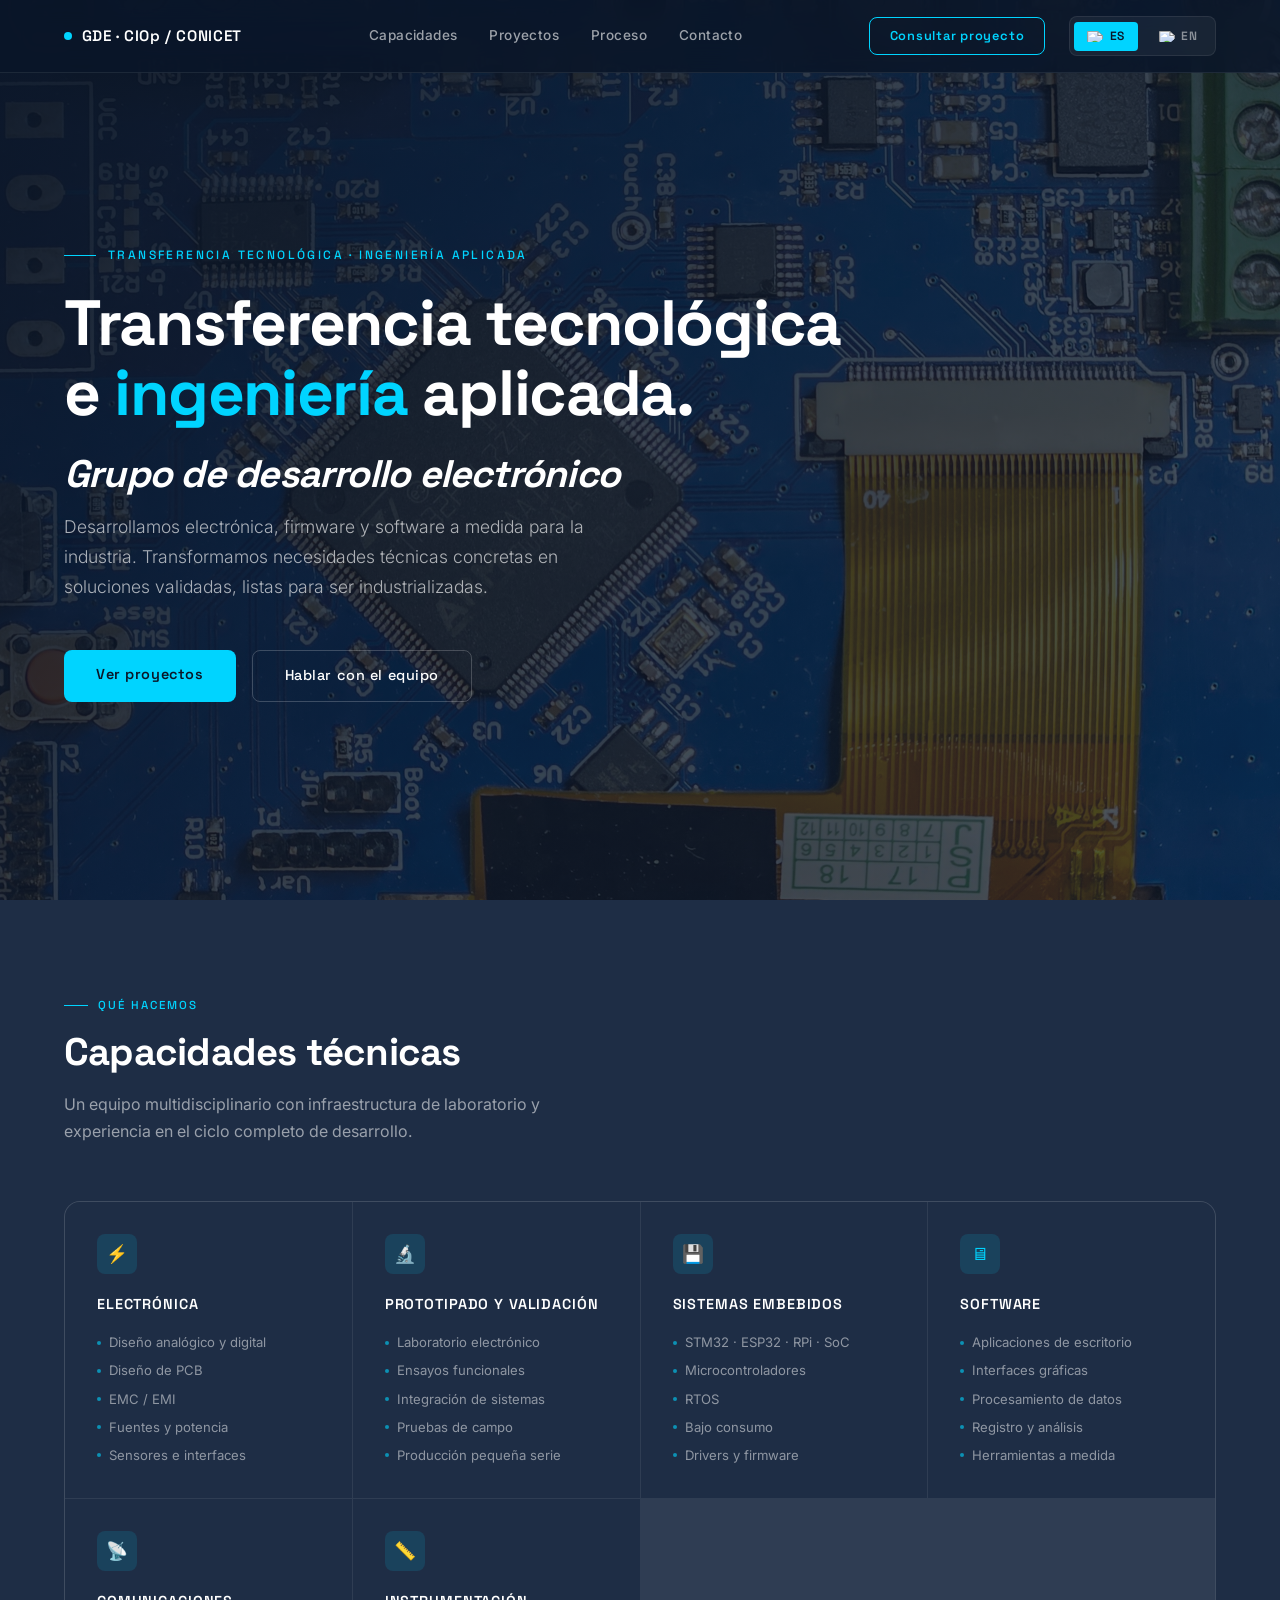
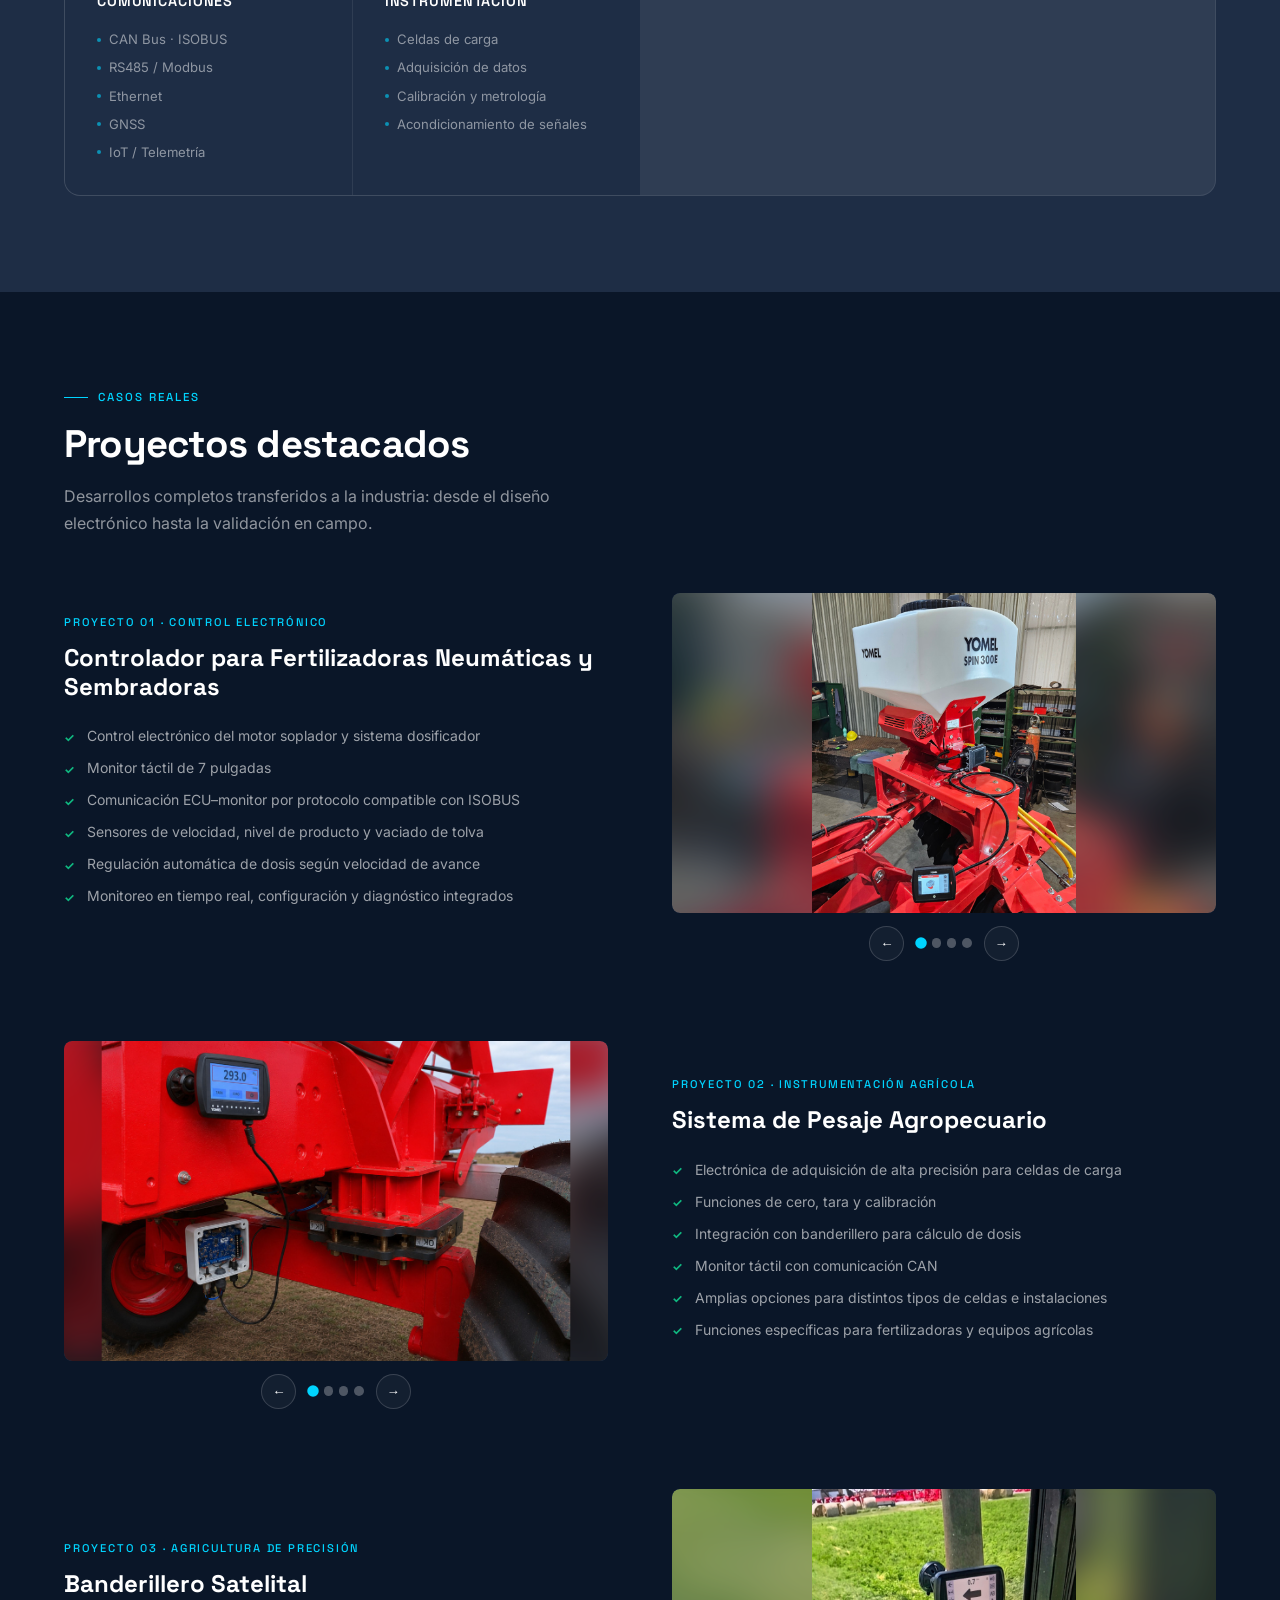
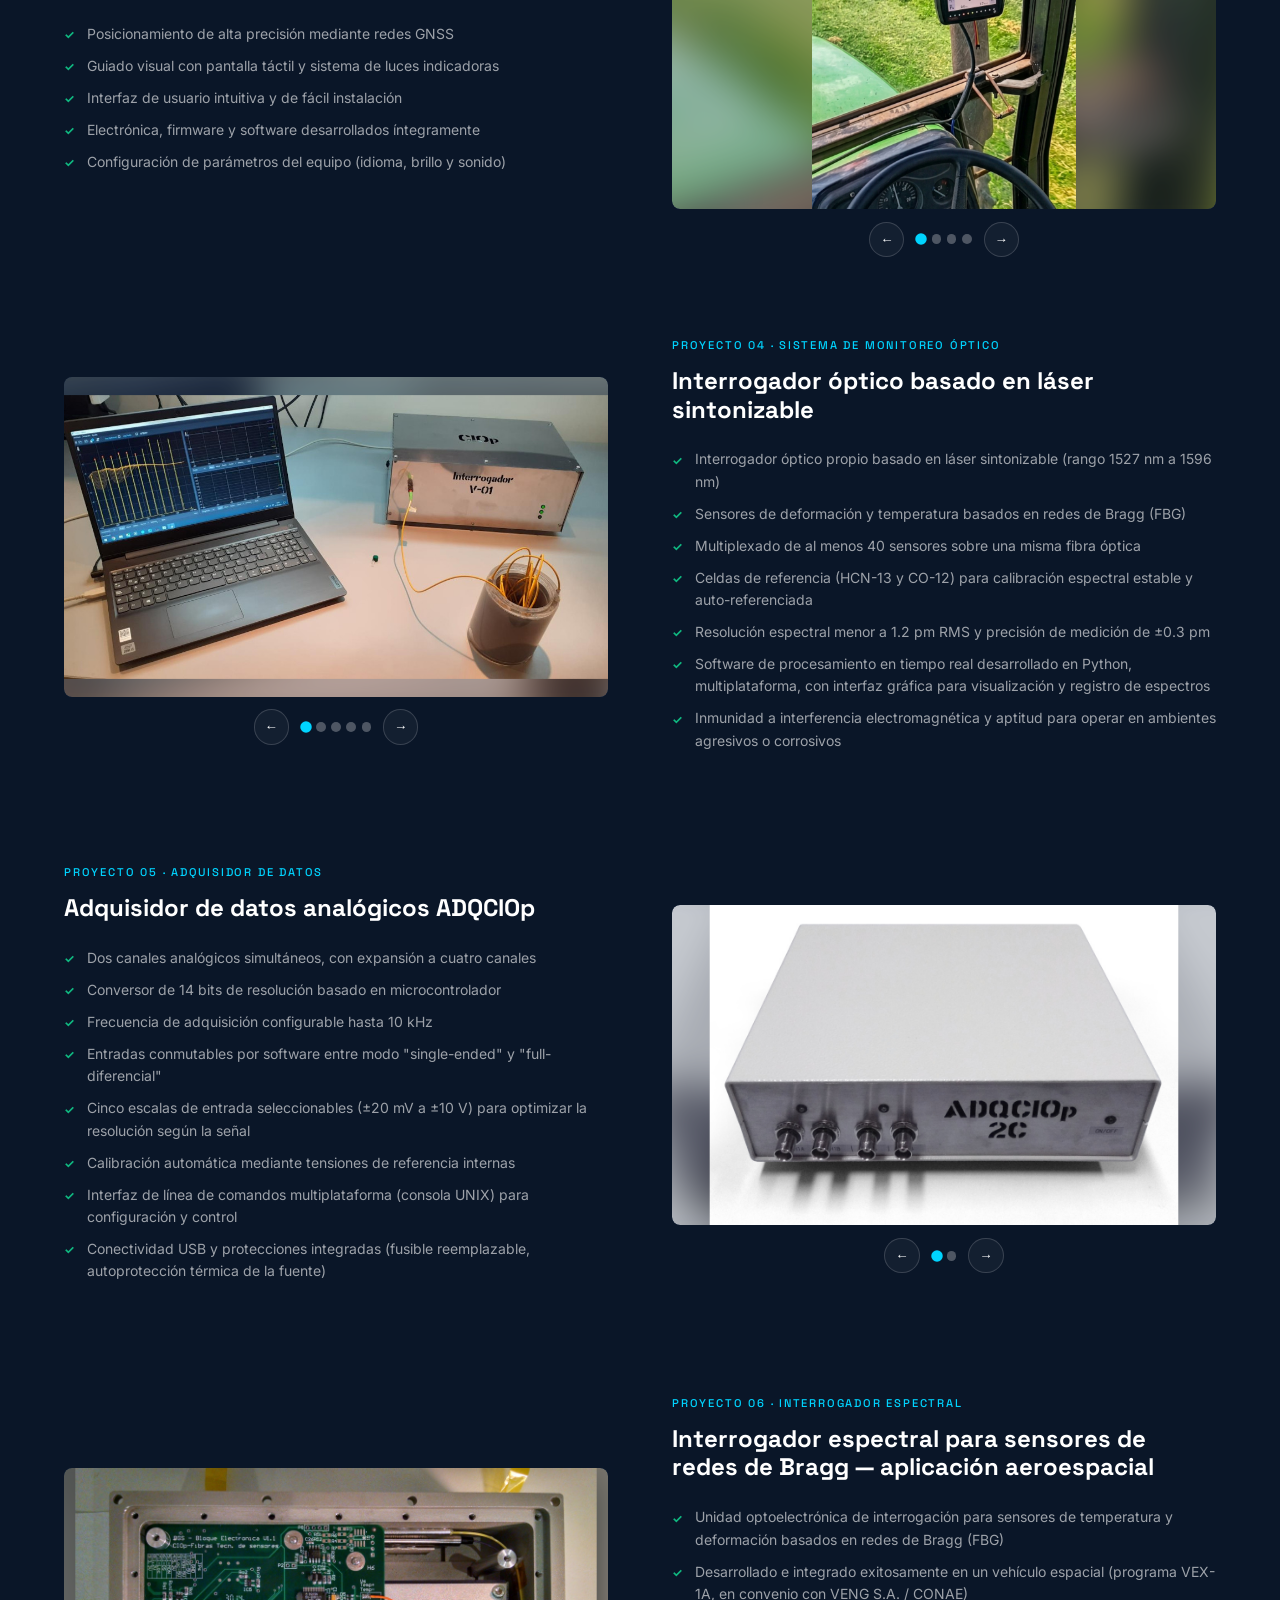
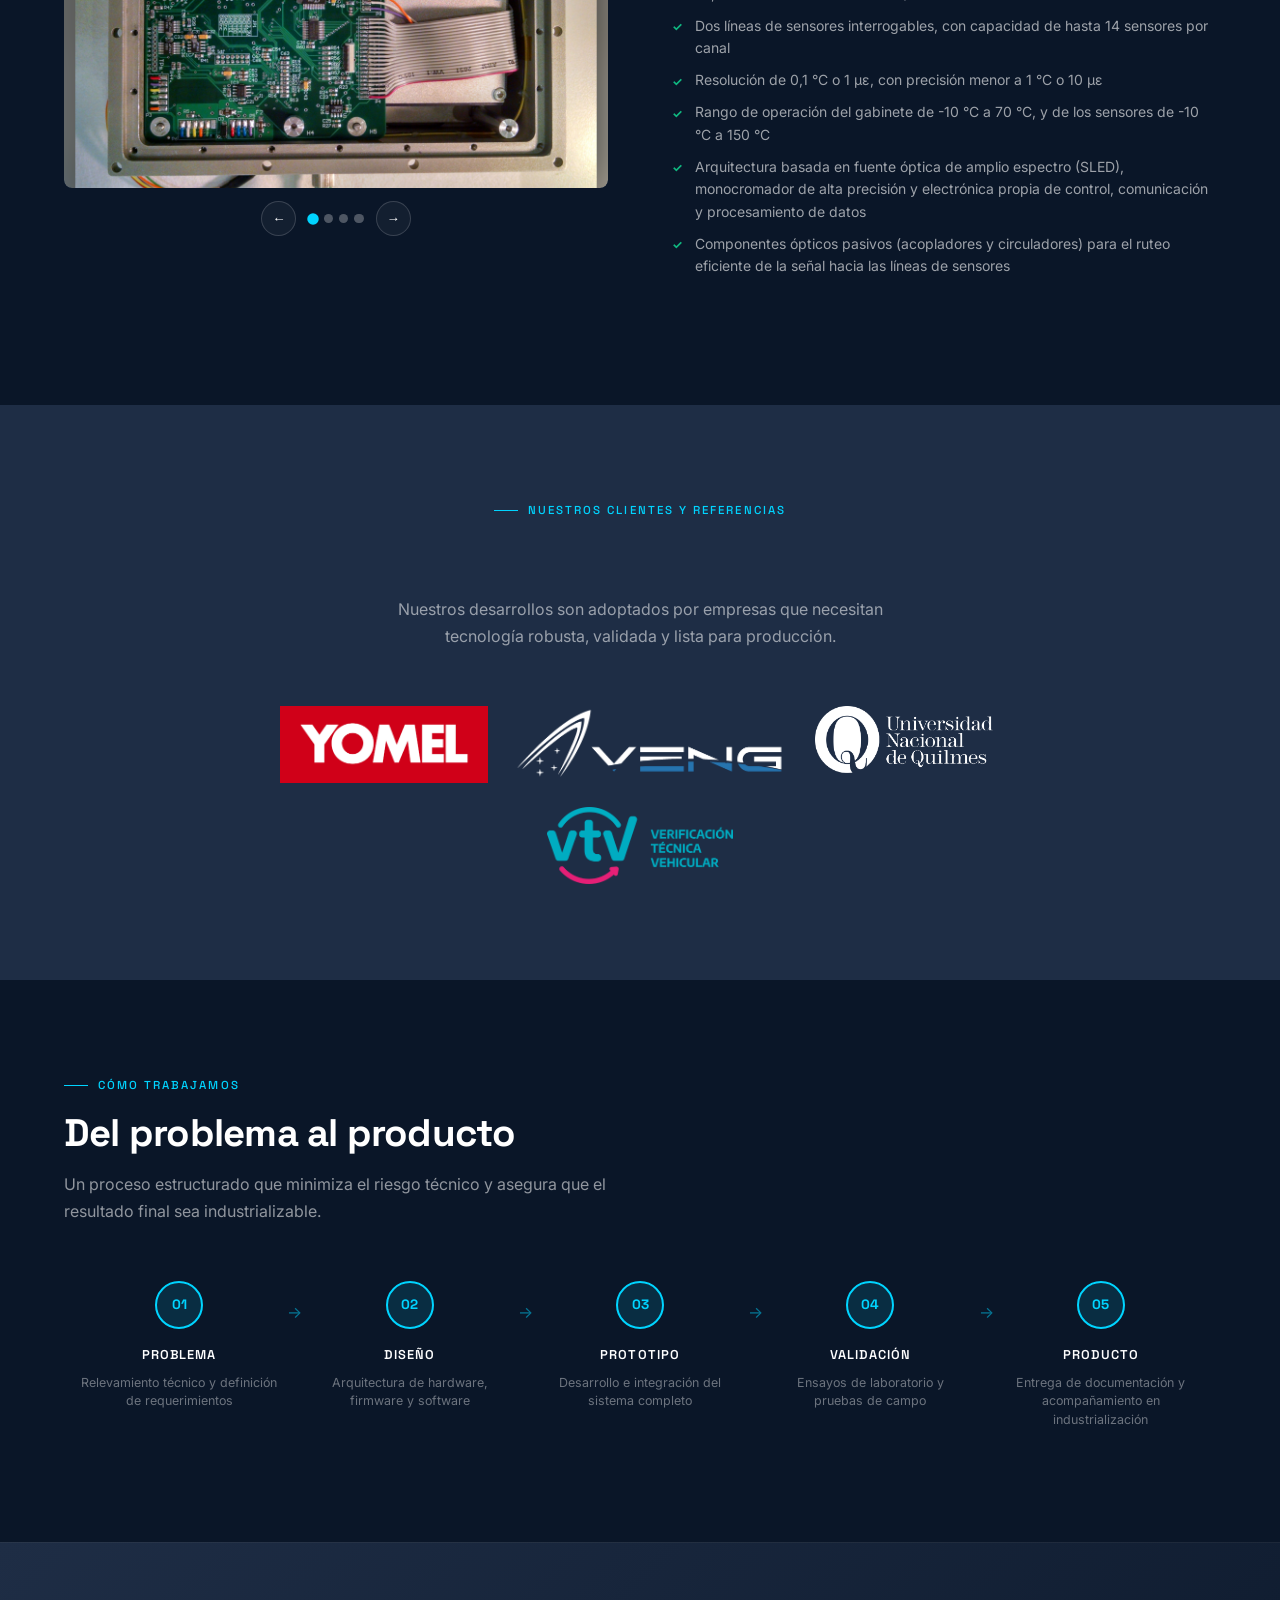
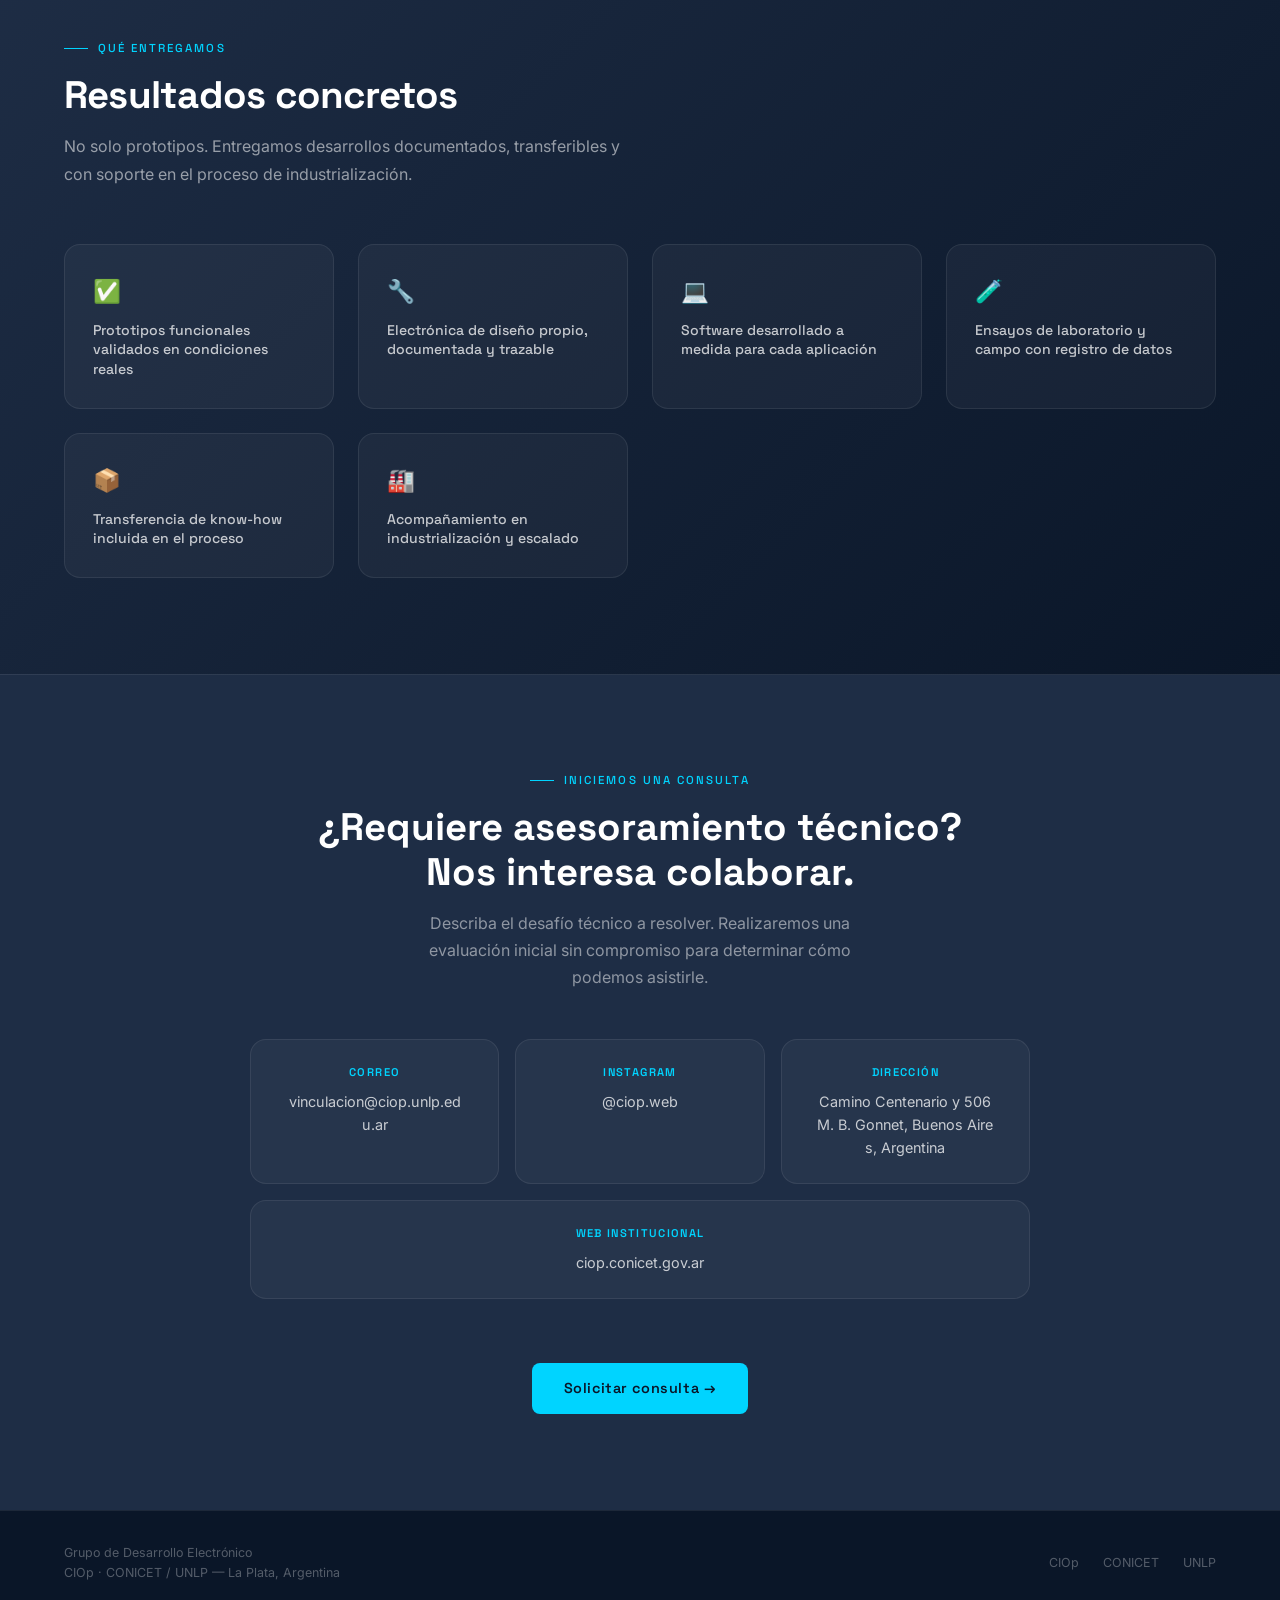
==== commit 55209172: "feat: add i18n demo page and update language switcher UI with country flags" ====
--- a/index.html
+++ b/index.html
@@ -30,8 +30,10 @@
     <div class="nav-controls">
       <a class="nav-cta" href="#contacto" data-i18n="nav.cta">Consultar proyecto</a>
       <div class="nav-lang-switch">
-        <button data-lang="es" class="nav-lang-btn">ES</button>
-        <button data-lang="en" class="nav-lang-btn">EN</button>
+        <button data-lang="es" class="nav-lang-btn"><img class="lang-flag" src="https://flagcdn.com/es.svg"
+            alt="Español" /> ES</button>
+        <button data-lang="en" class="nav-lang-btn"><img class="lang-flag" src="https://flagcdn.com/gb.svg"
+            alt="English" /> EN</button>
       </div>
     </div>
   </nav>
--- a/styles.css
+++ b/styles.css
@@ -156,6 +156,9 @@
   cursor: pointer;
   border-radius: 4px;
   transition: all 0.2s;
+  display: inline-flex;
+  align-items: center;
+  gap: 0.4rem;
 }
 
 .nav-lang-btn:hover {
@@ -165,6 +168,14 @@
 .nav-lang-btn.is-active {
   background: var(--accent);
   color: var(--ink);
+}
+
+.lang-flag {
+  width: 16px;
+  height: 11px;
+  object-fit: cover;
+  border-radius: 1px;
+  display: inline-block;
 }
 
 /* ── HERO ────────────────────────────────────────────────── */
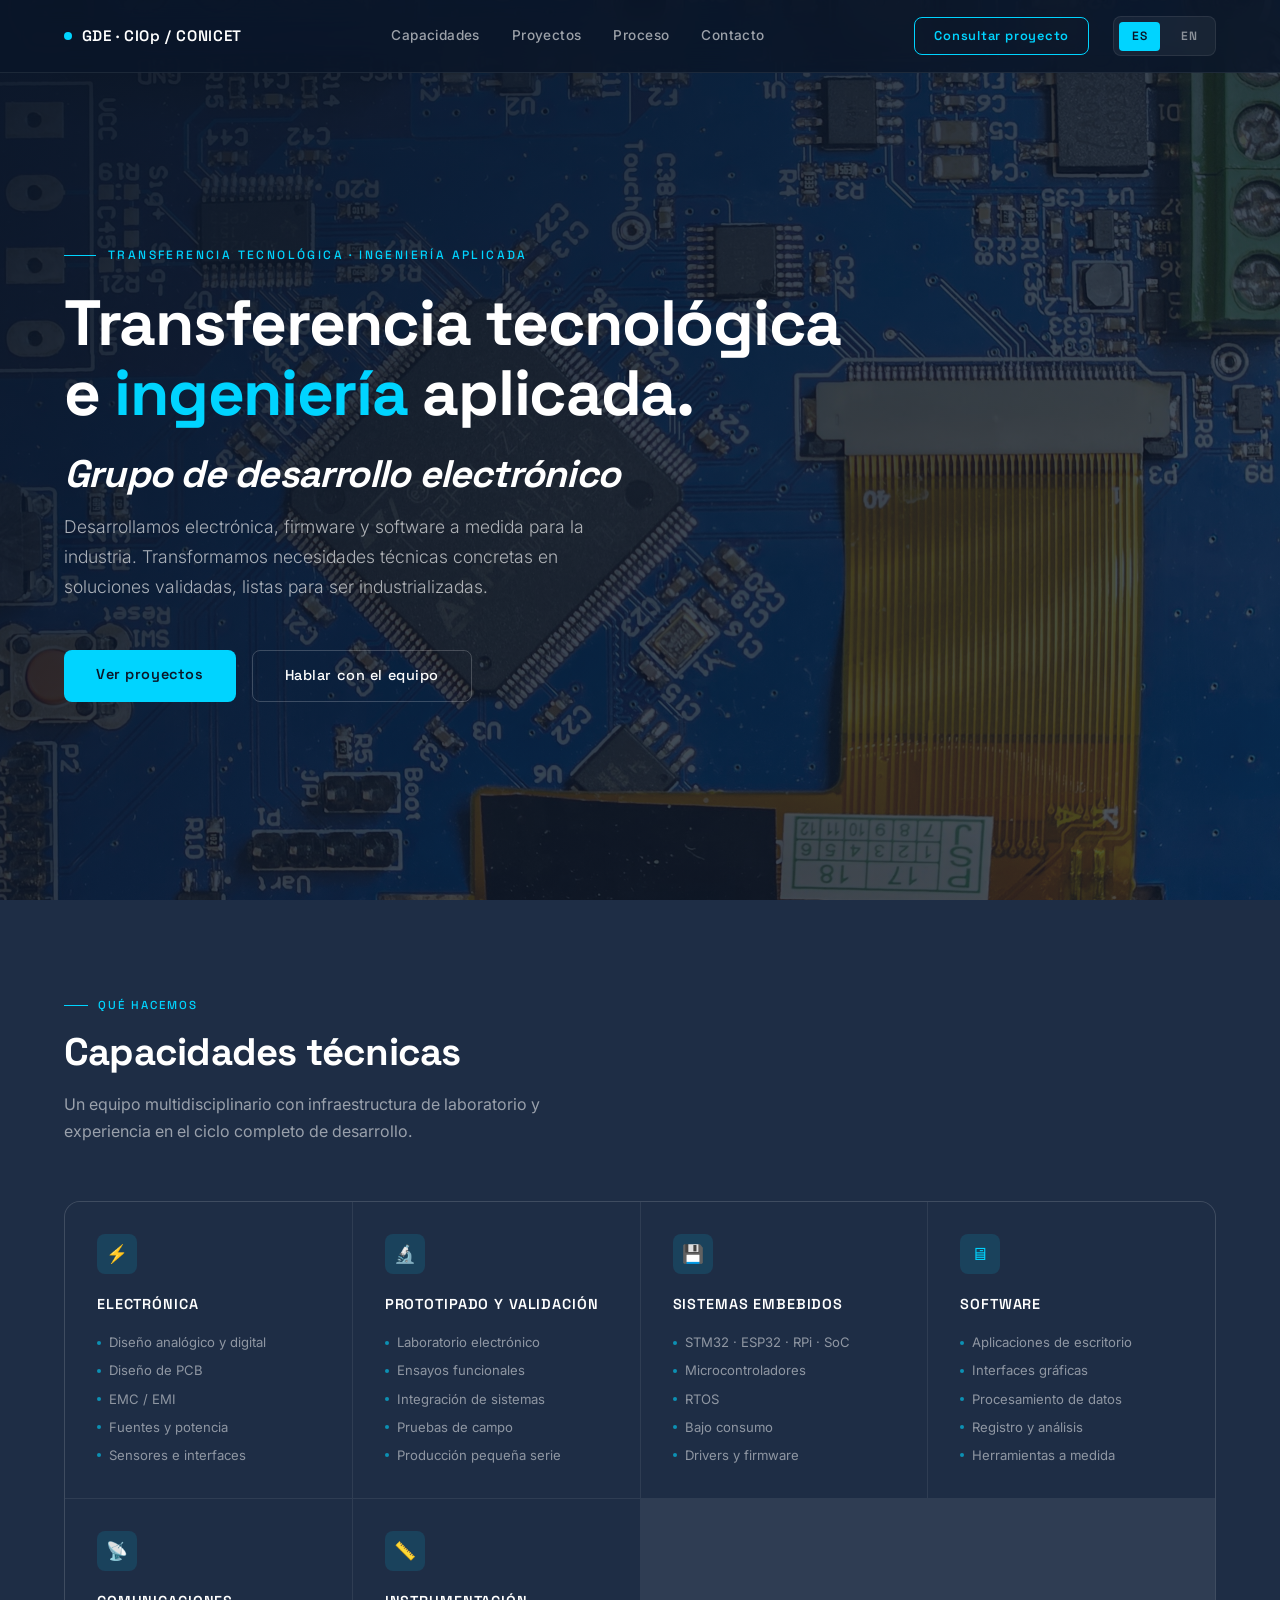
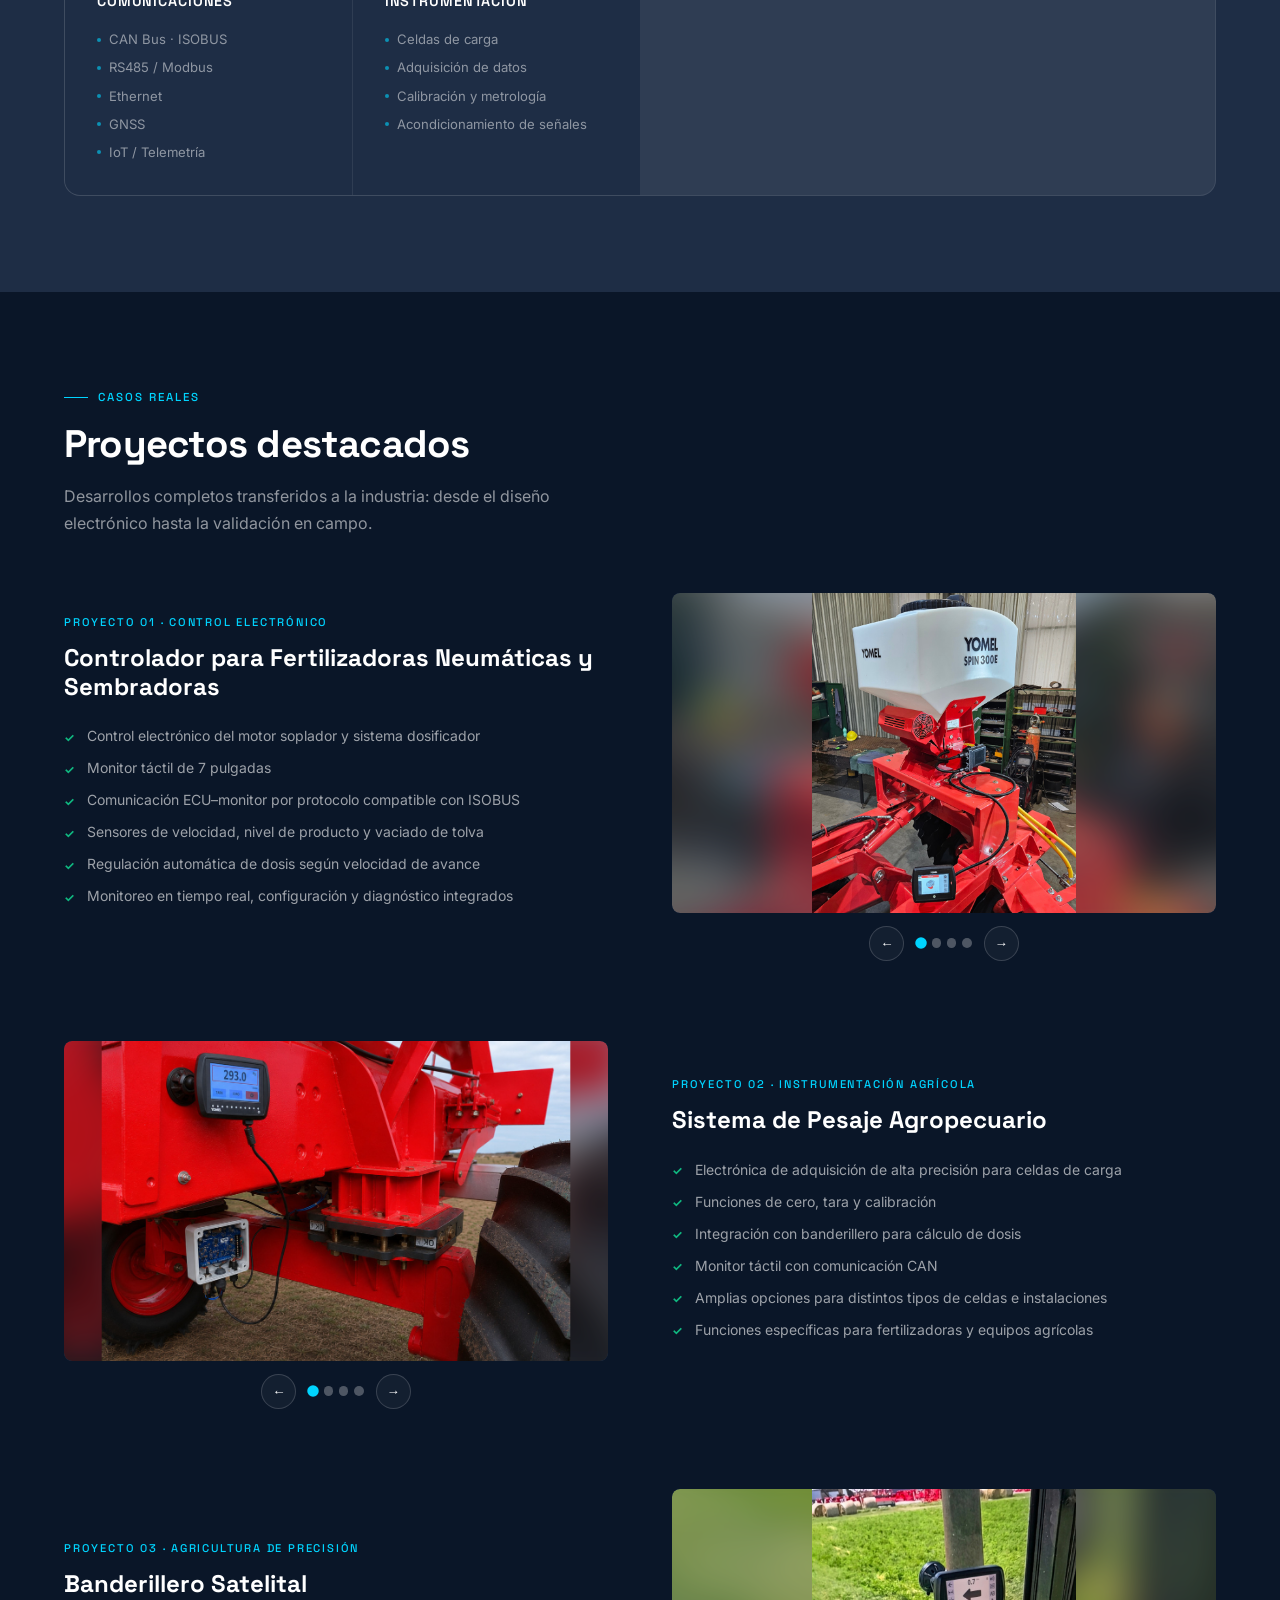
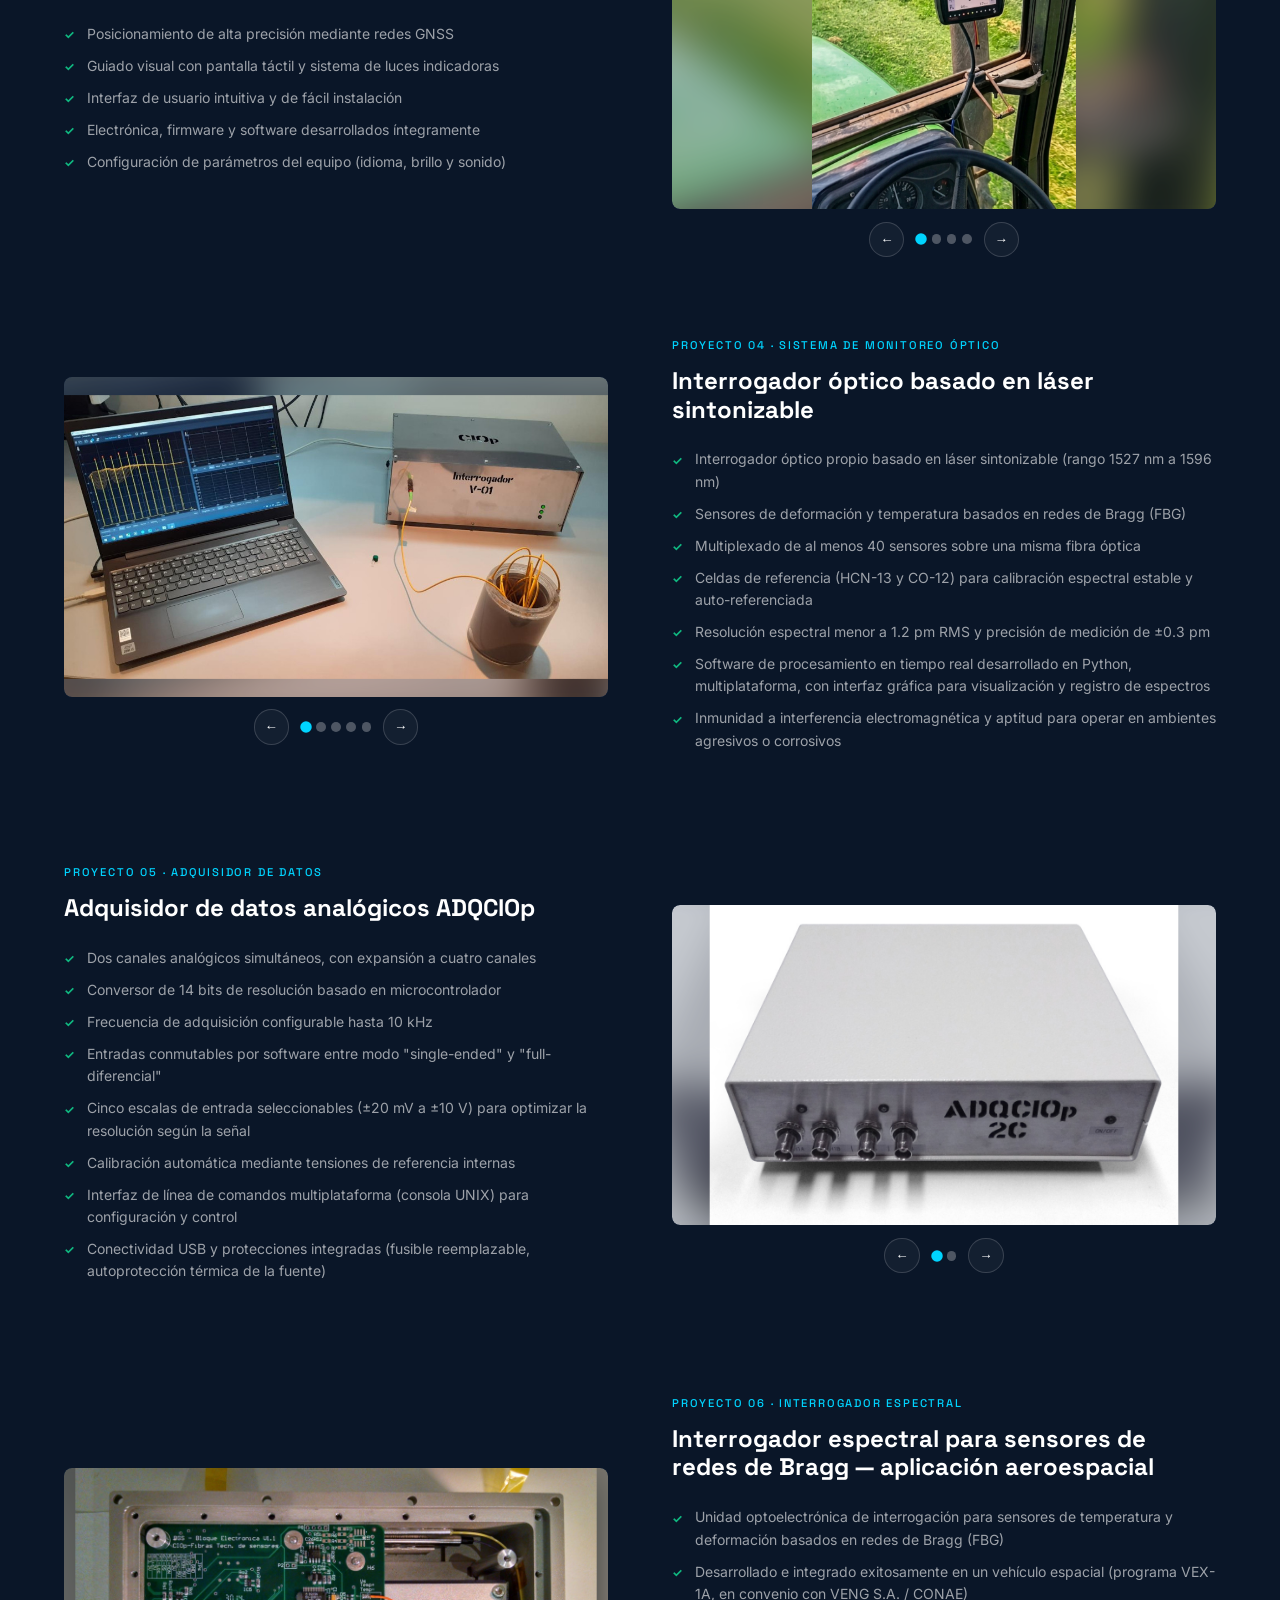
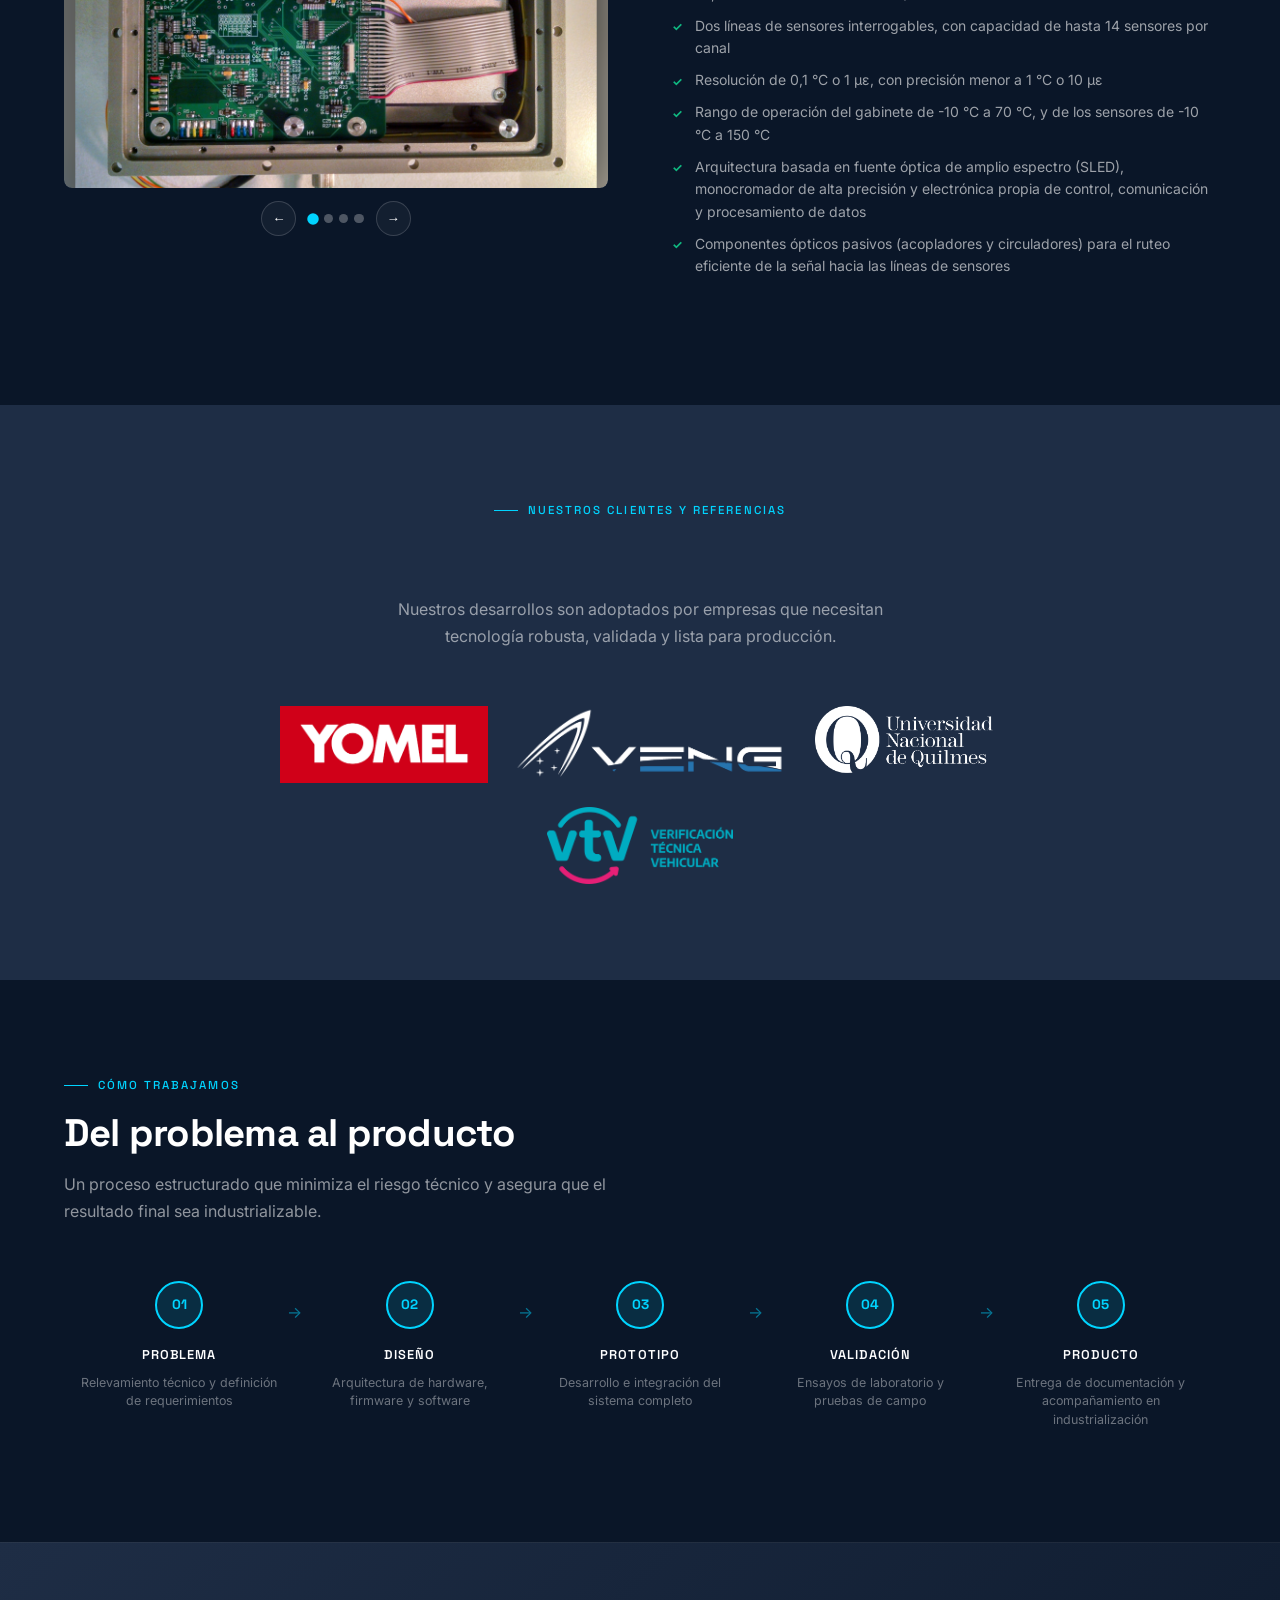
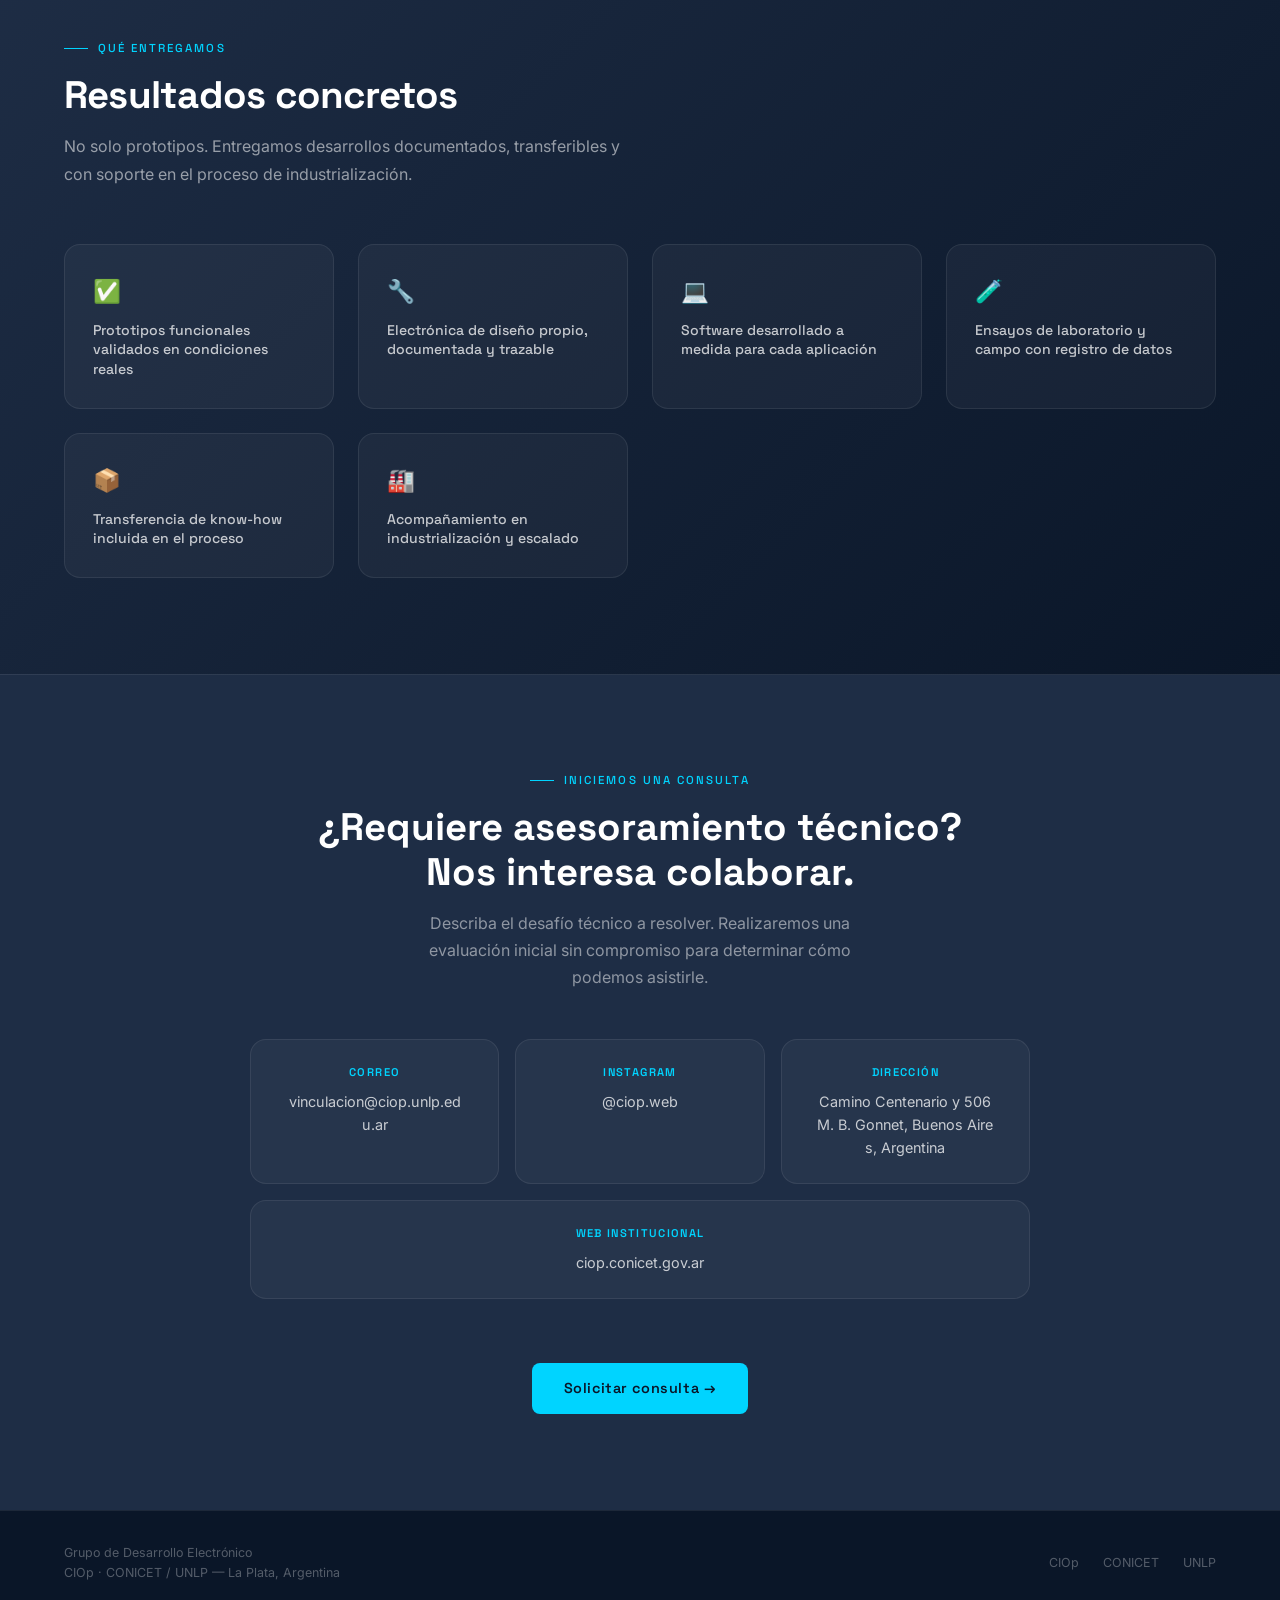
==== commit 2825d874: "Revert "feat: add i18n demo page and update language switcher UI with country flags" This reverts co" ====
--- a/index.html
+++ b/index.html
@@ -30,10 +30,8 @@
     <div class="nav-controls">
       <a class="nav-cta" href="#contacto" data-i18n="nav.cta">Consultar proyecto</a>
       <div class="nav-lang-switch">
-        <button data-lang="es" class="nav-lang-btn"><img class="lang-flag" src="https://flagcdn.com/es.svg"
-            alt="Español" /> ES</button>
-        <button data-lang="en" class="nav-lang-btn"><img class="lang-flag" src="https://flagcdn.com/gb.svg"
-            alt="English" /> EN</button>
+        <button data-lang="es" class="nav-lang-btn">ES</button>
+        <button data-lang="en" class="nav-lang-btn">EN</button>
       </div>
     </div>
   </nav>
--- a/styles.css
+++ b/styles.css
@@ -156,9 +156,6 @@
   cursor: pointer;
   border-radius: 4px;
   transition: all 0.2s;
-  display: inline-flex;
-  align-items: center;
-  gap: 0.4rem;
 }
 
 .nav-lang-btn:hover {
@@ -168,14 +165,6 @@
 .nav-lang-btn.is-active {
   background: var(--accent);
   color: var(--ink);
-}
-
-.lang-flag {
-  width: 16px;
-  height: 11px;
-  object-fit: cover;
-  border-radius: 1px;
-  display: inline-block;
 }
 
 /* ── HERO ────────────────────────────────────────────────── */
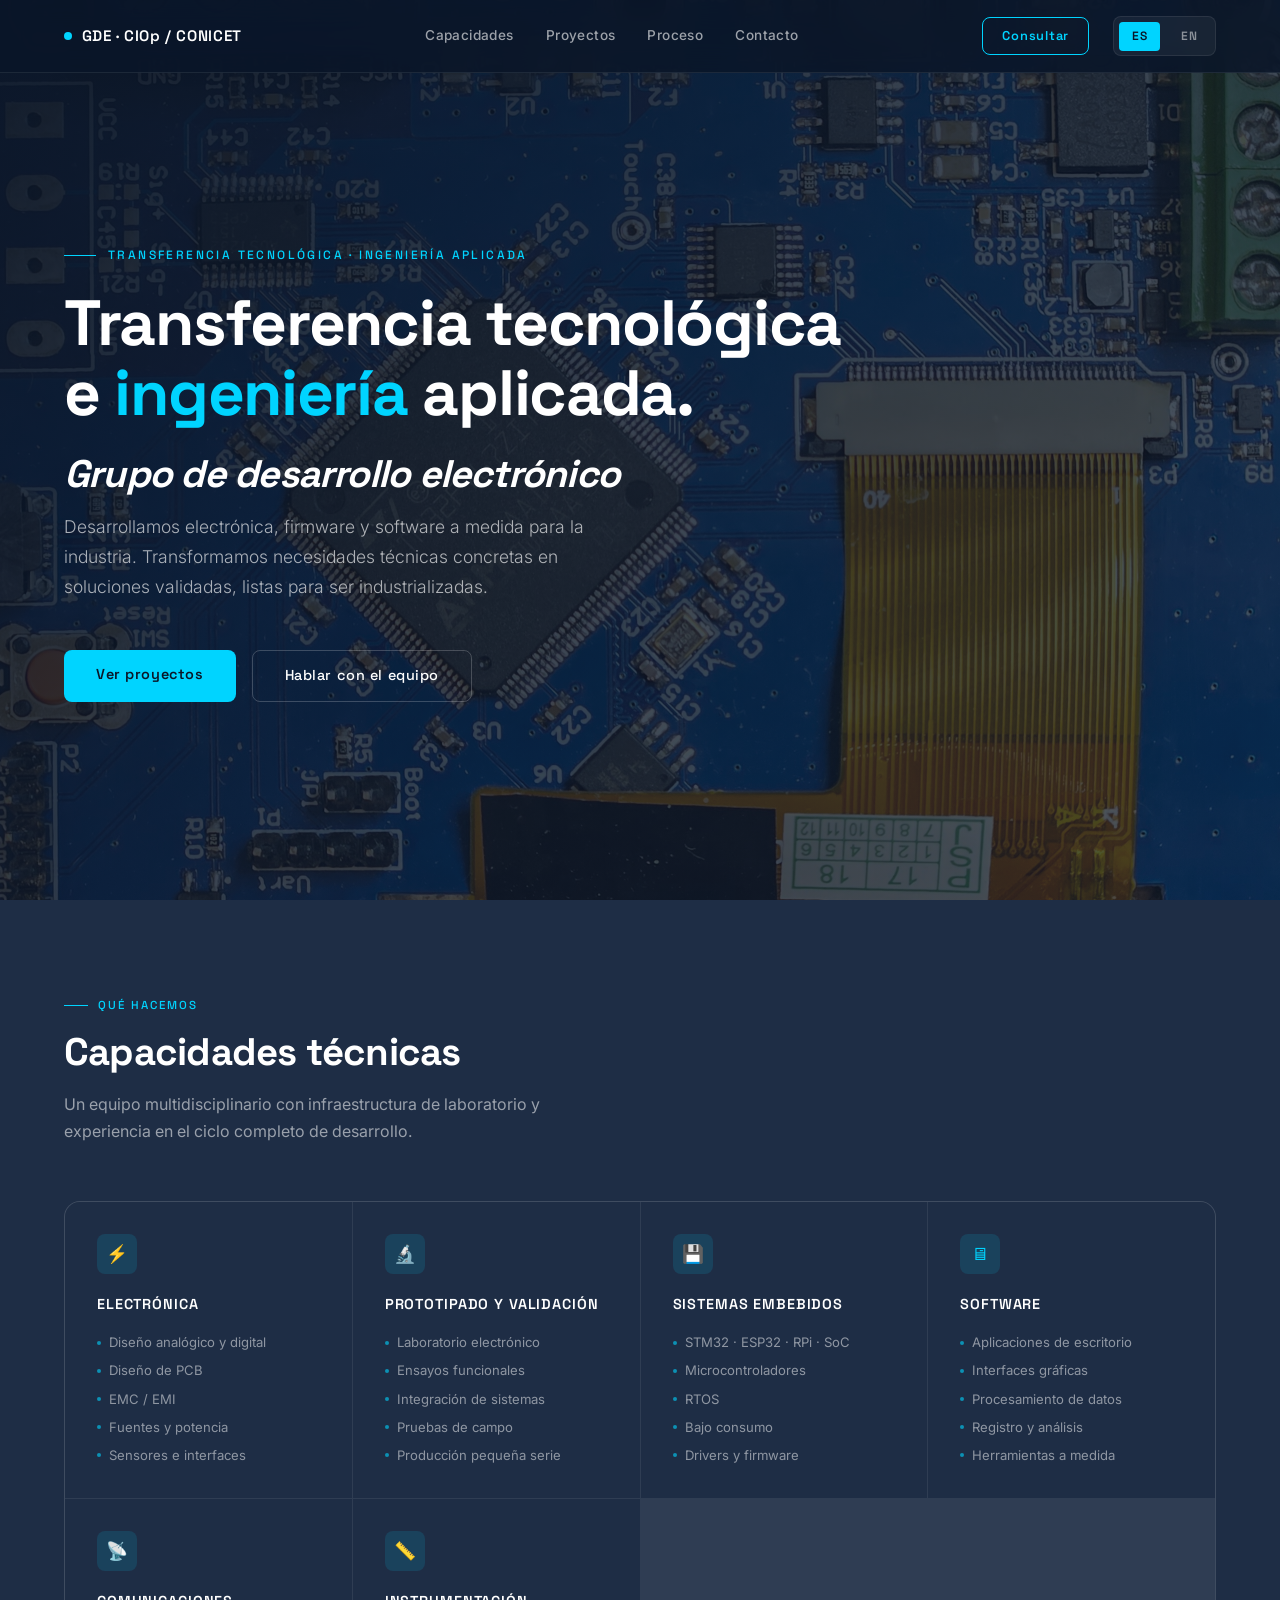
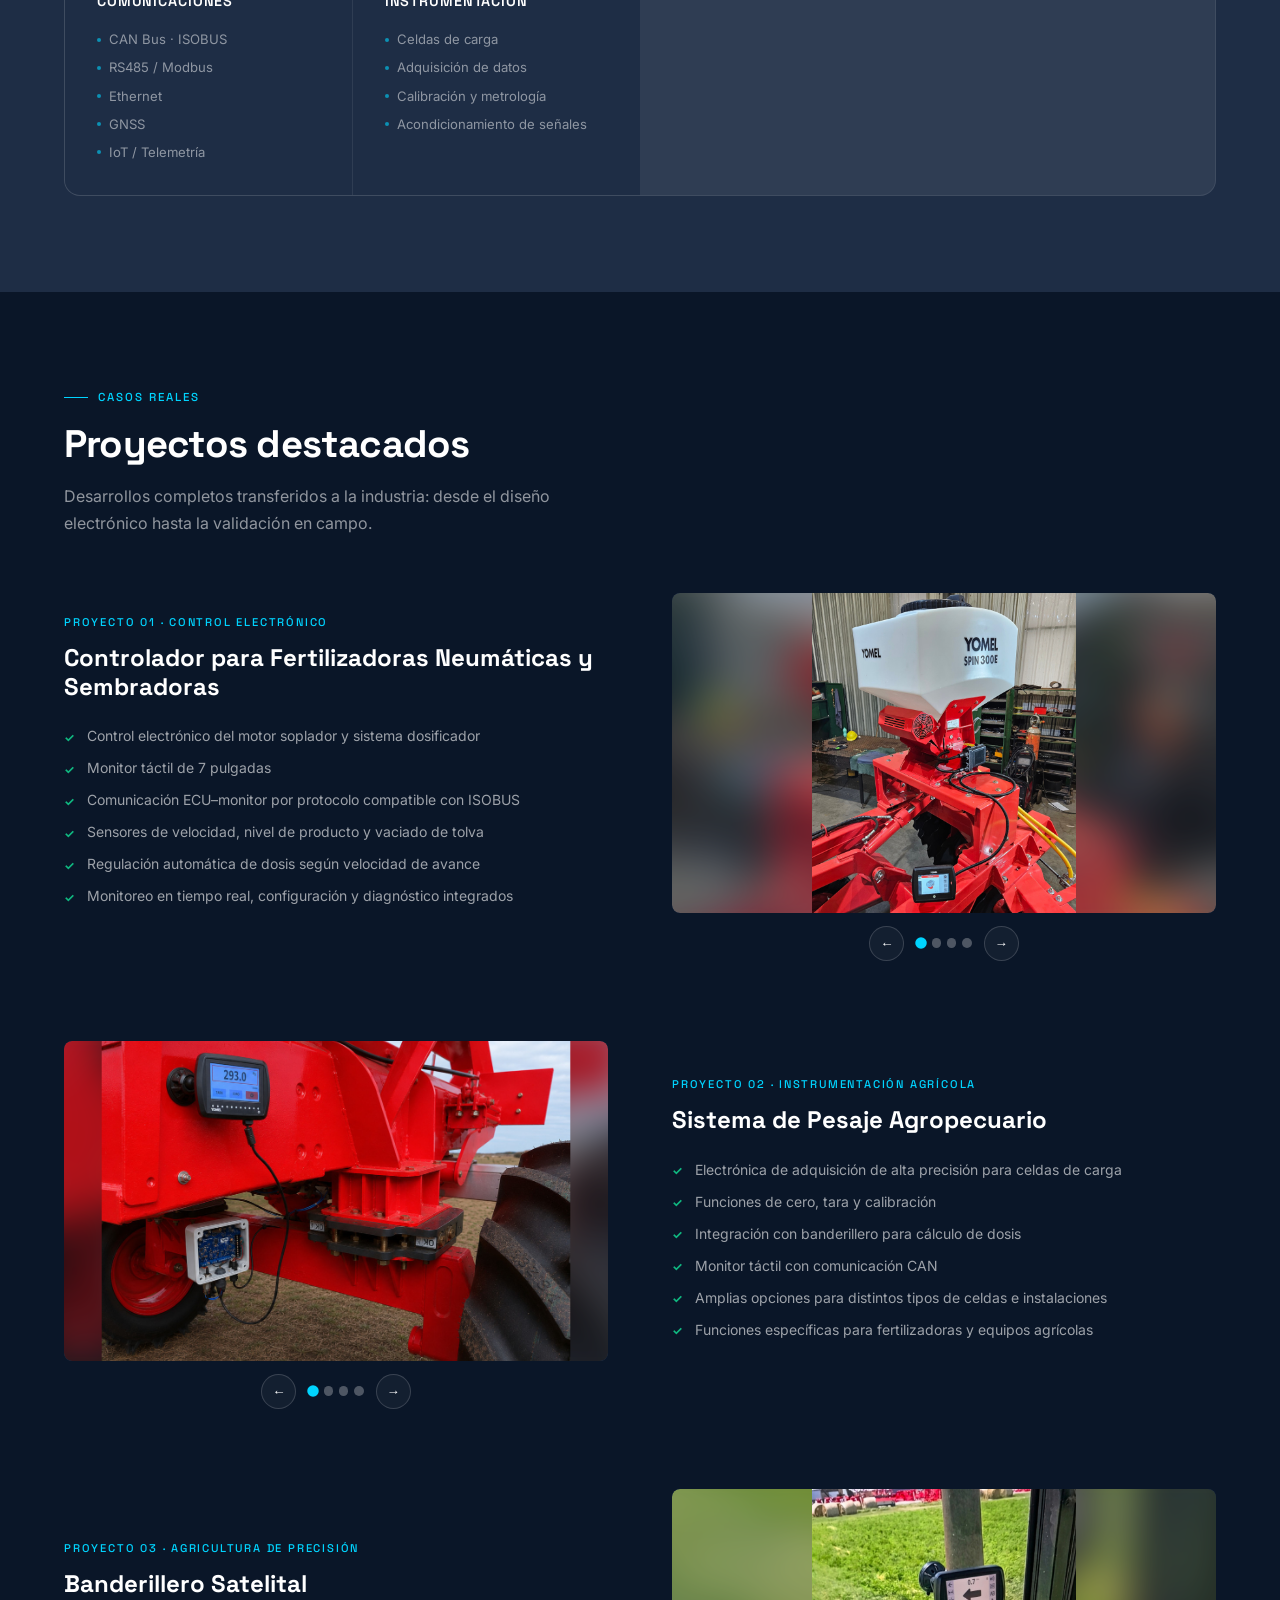
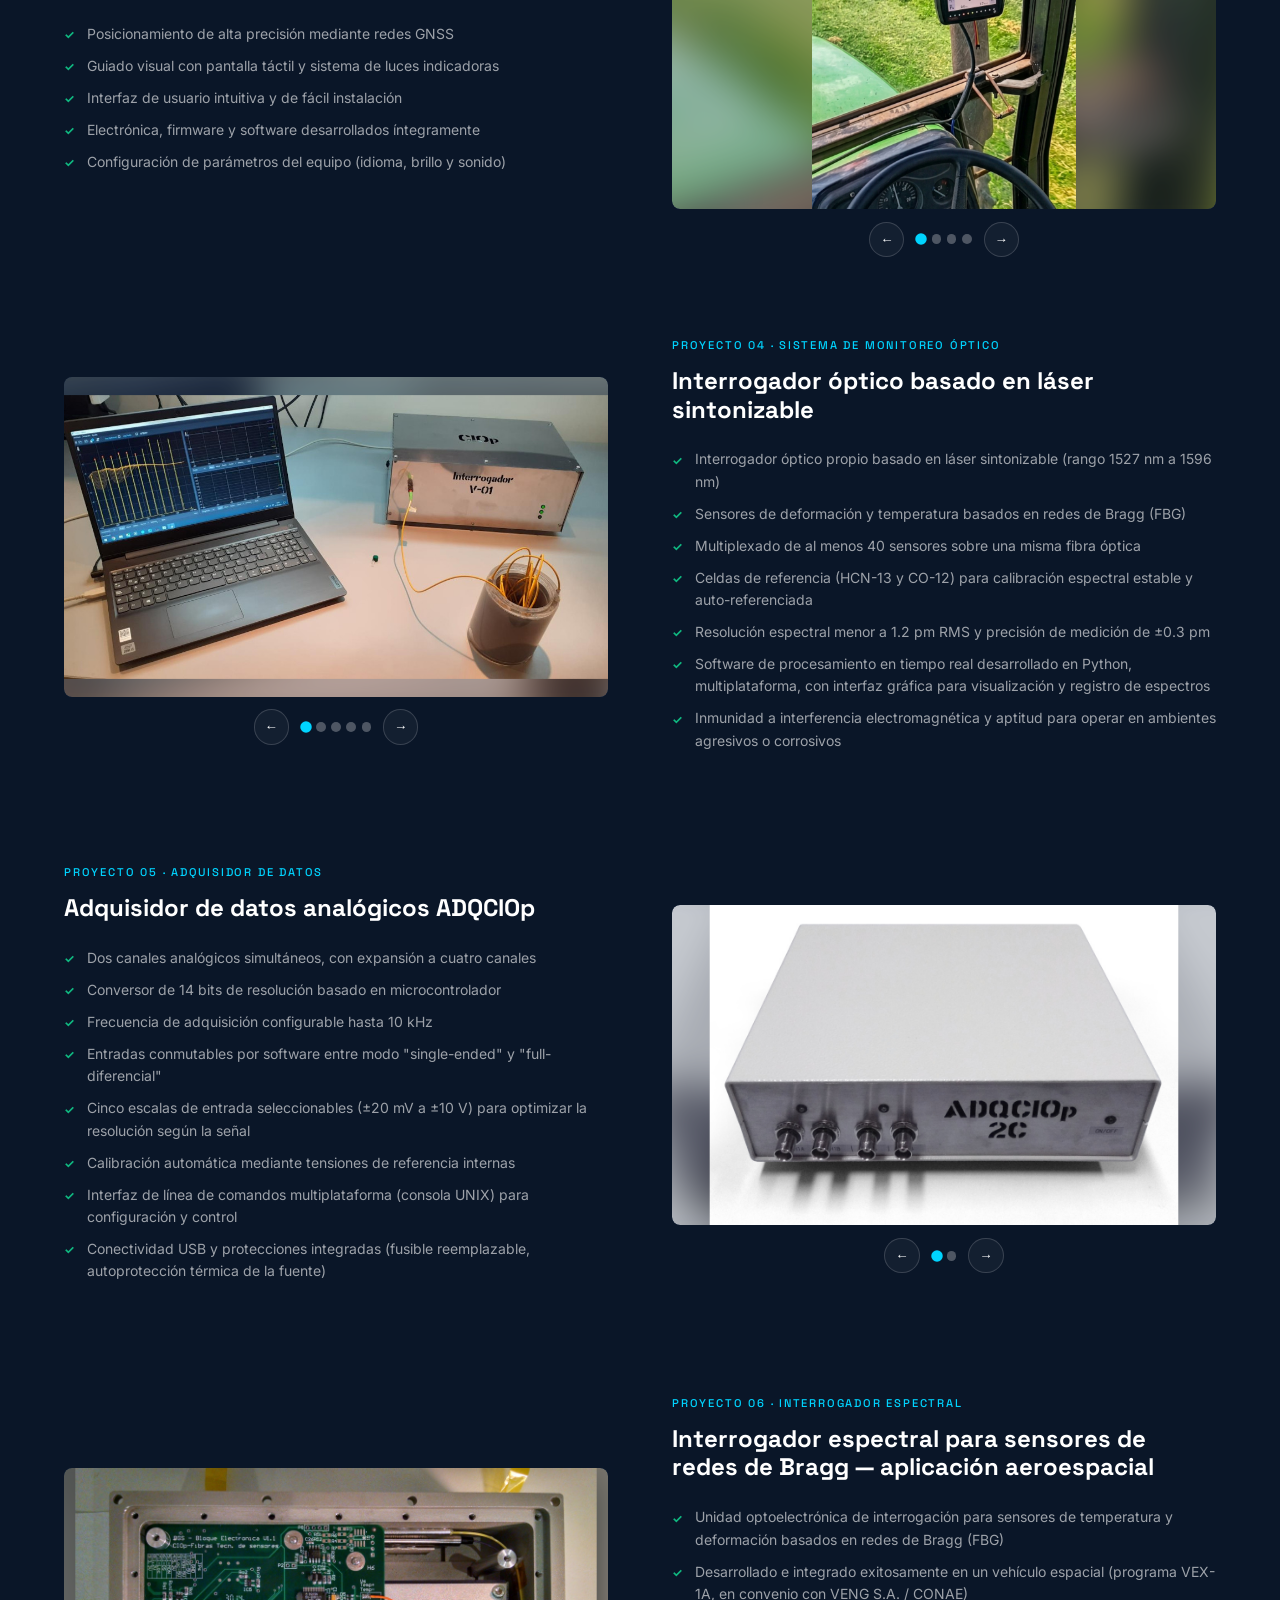
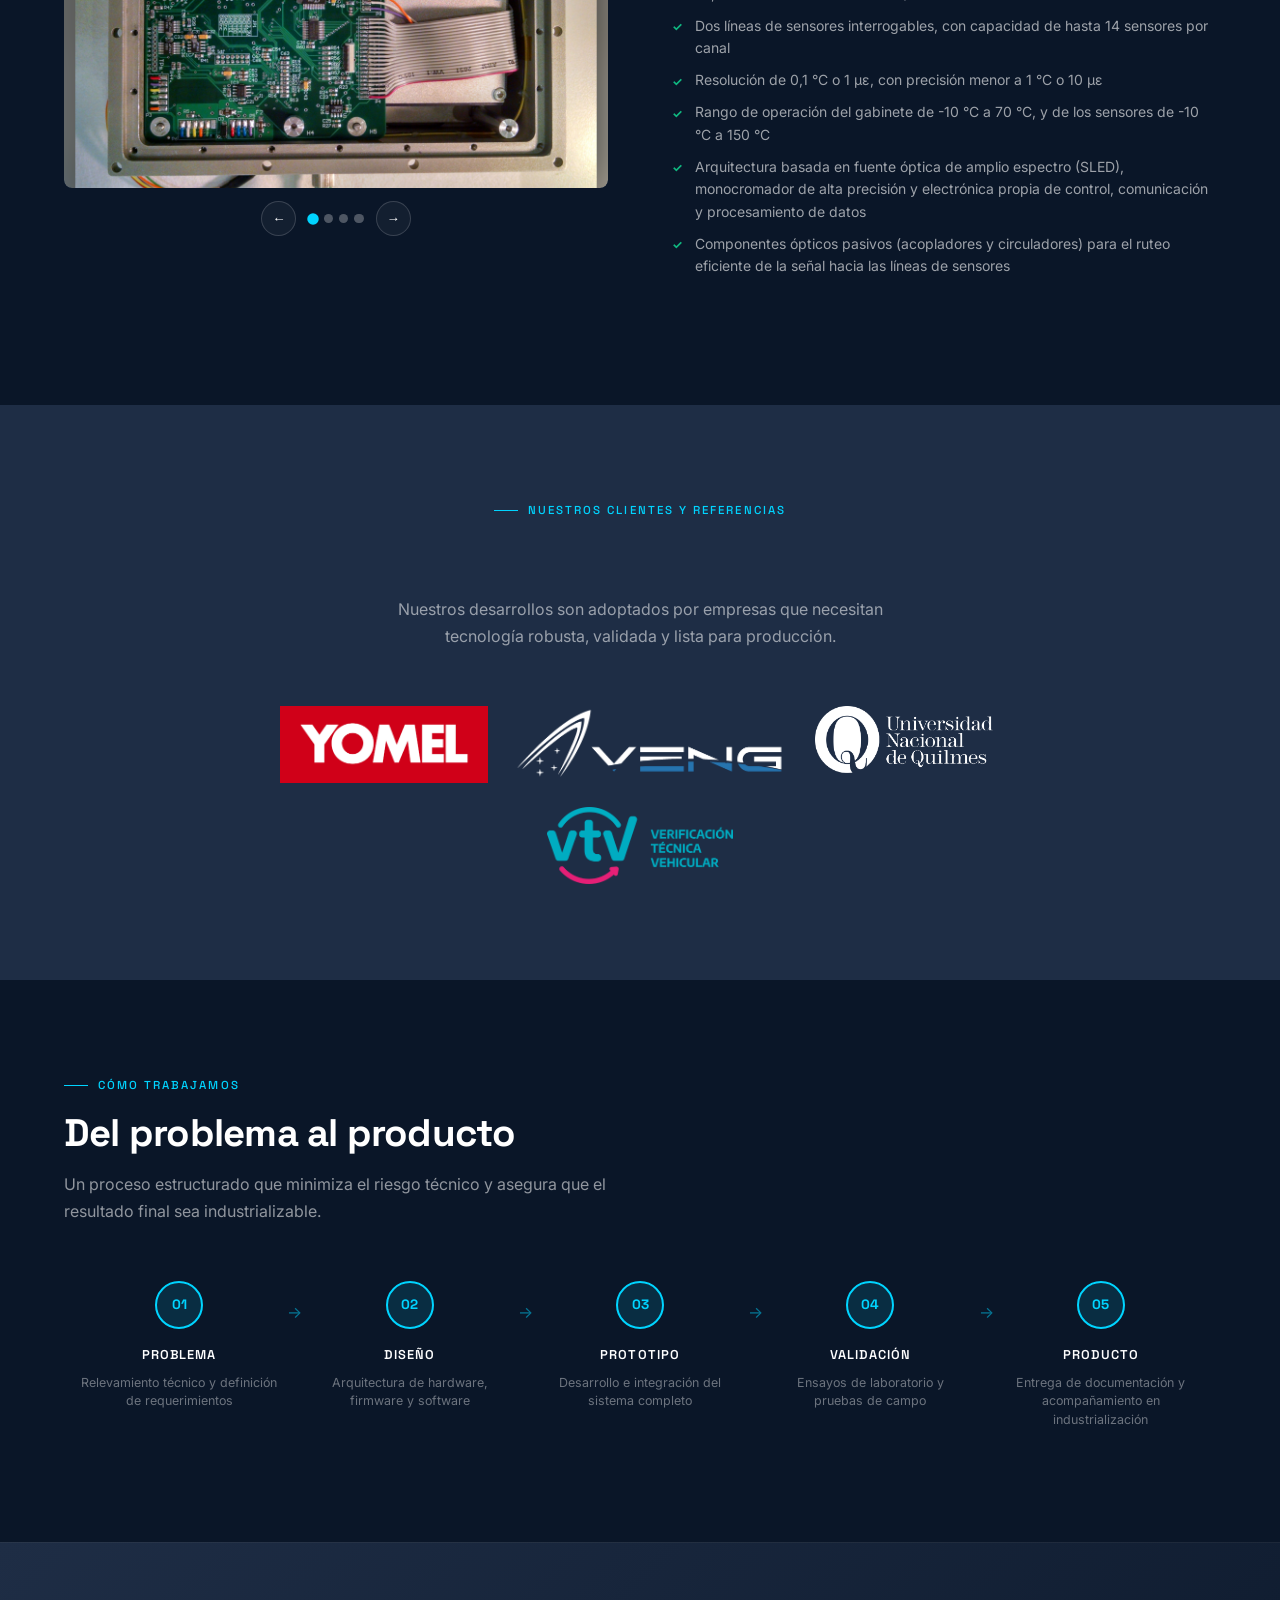
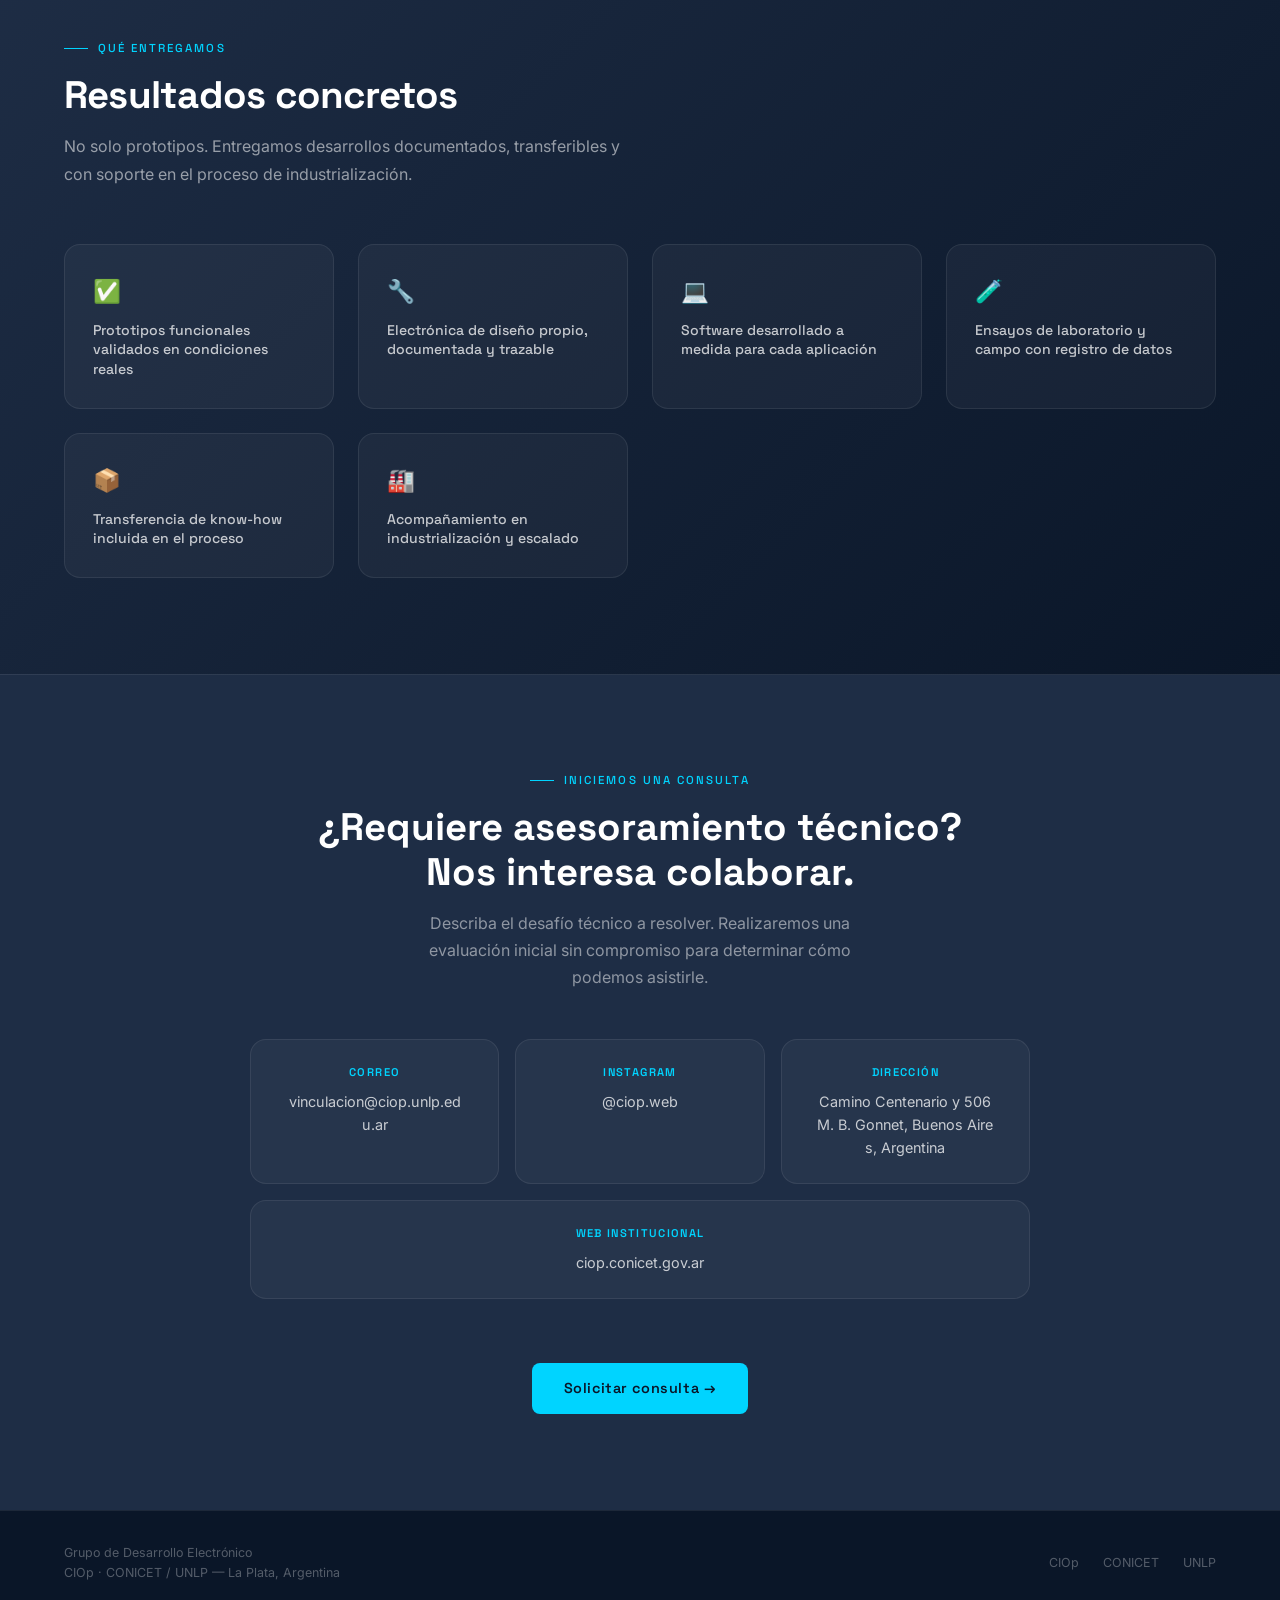
==== commit 476db698: "Boton de consulta más pequeño" ====
--- a/index.html
+++ b/index.html
@@ -28,7 +28,7 @@
       <li><a href="#contacto" data-i18n="nav.links.contacto">Contacto</a></li>
     </ul>
     <div class="nav-controls">
-      <a class="nav-cta" href="#contacto" data-i18n="nav.cta">Consultar proyecto</a>
+      <a class="nav-cta" href="#contacto" data-i18n="nav.cta">Consultar</a>
       <div class="nav-lang-switch">
         <button data-lang="es" class="nav-lang-btn">ES</button>
         <button data-lang="en" class="nav-lang-btn">EN</button>
